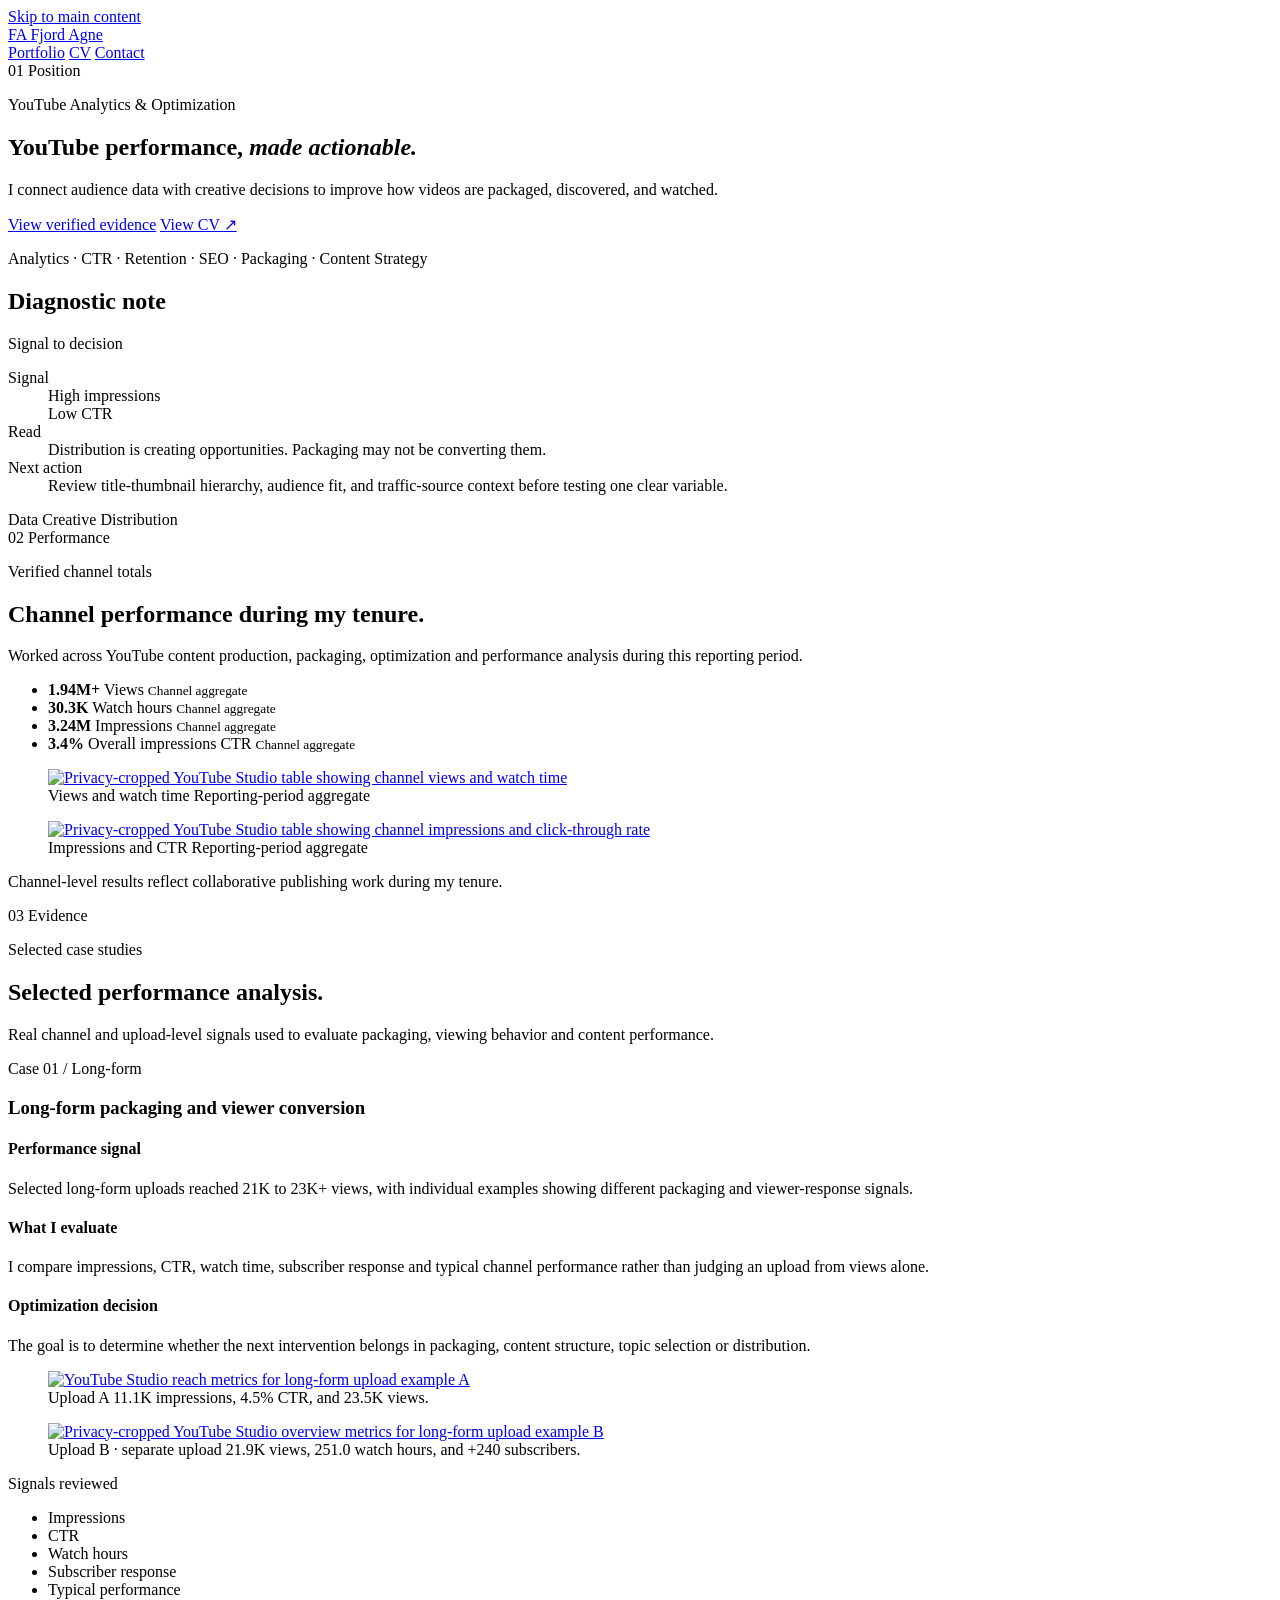
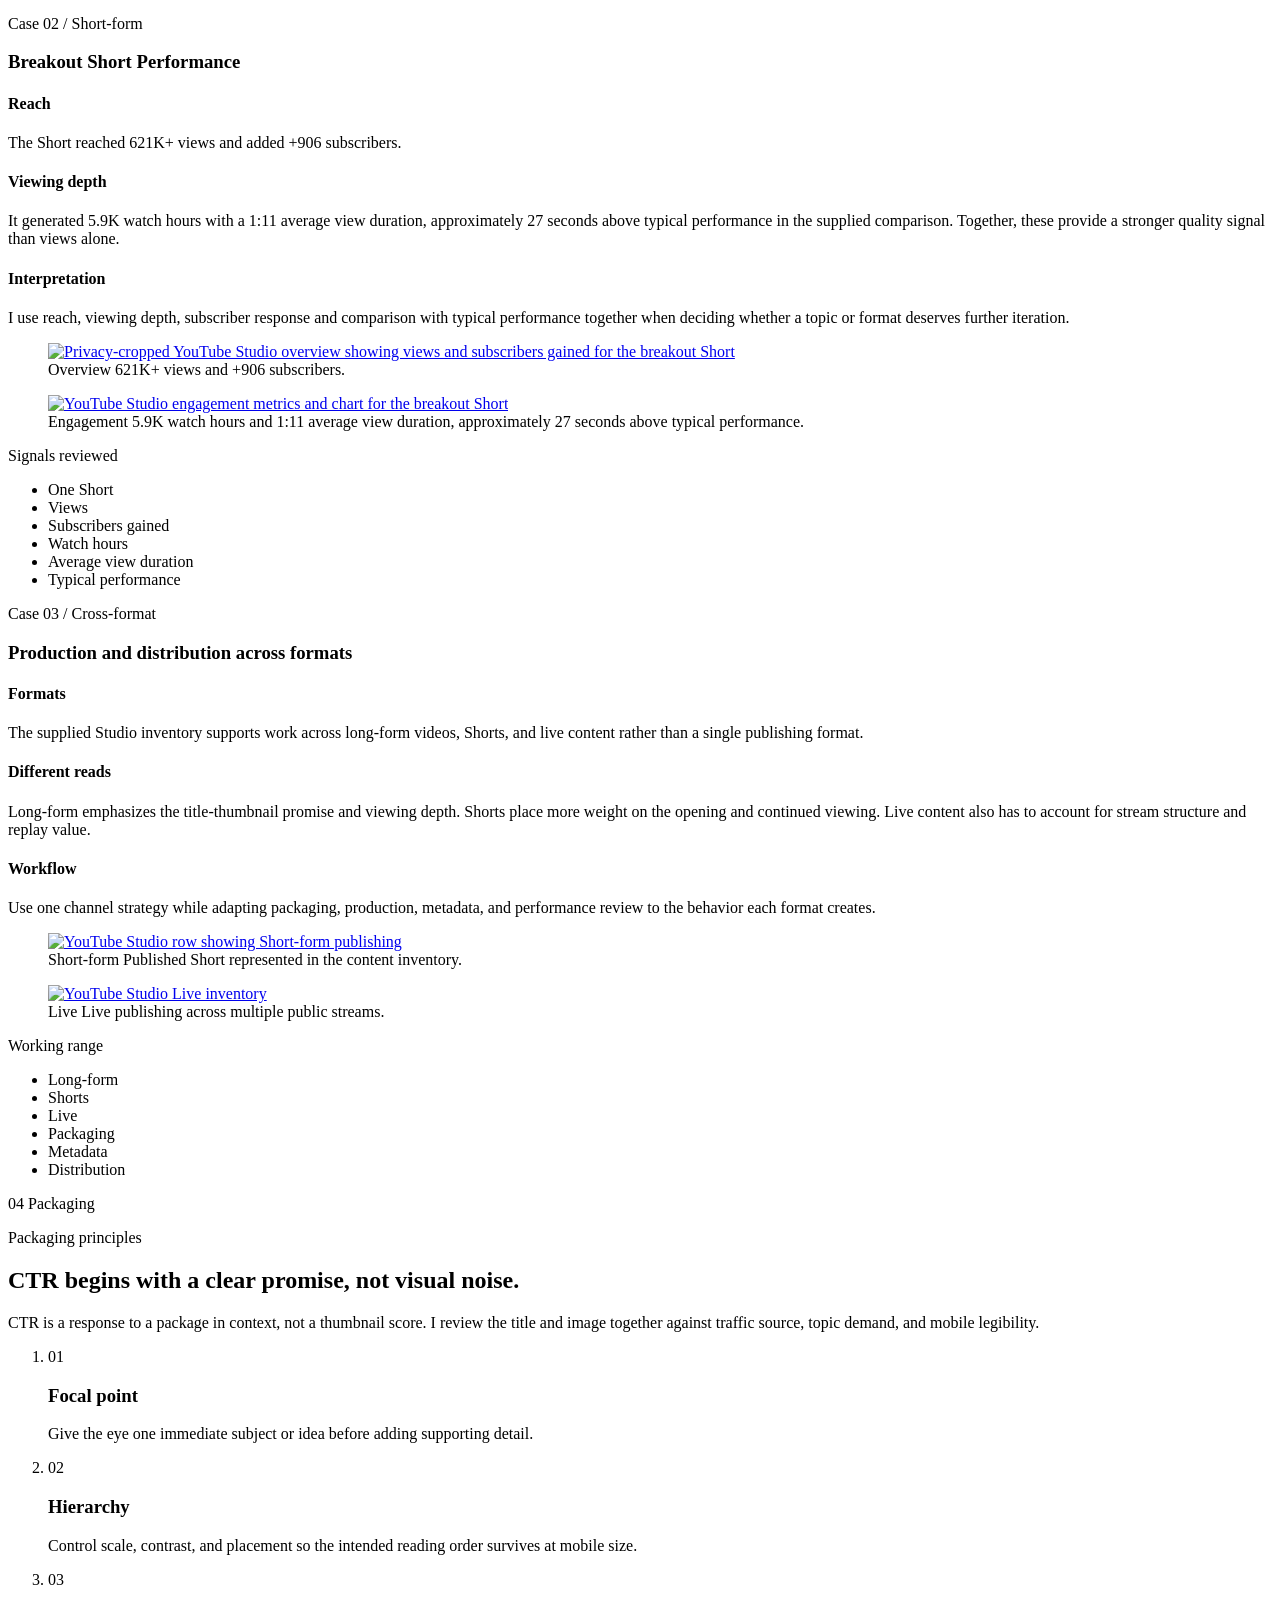
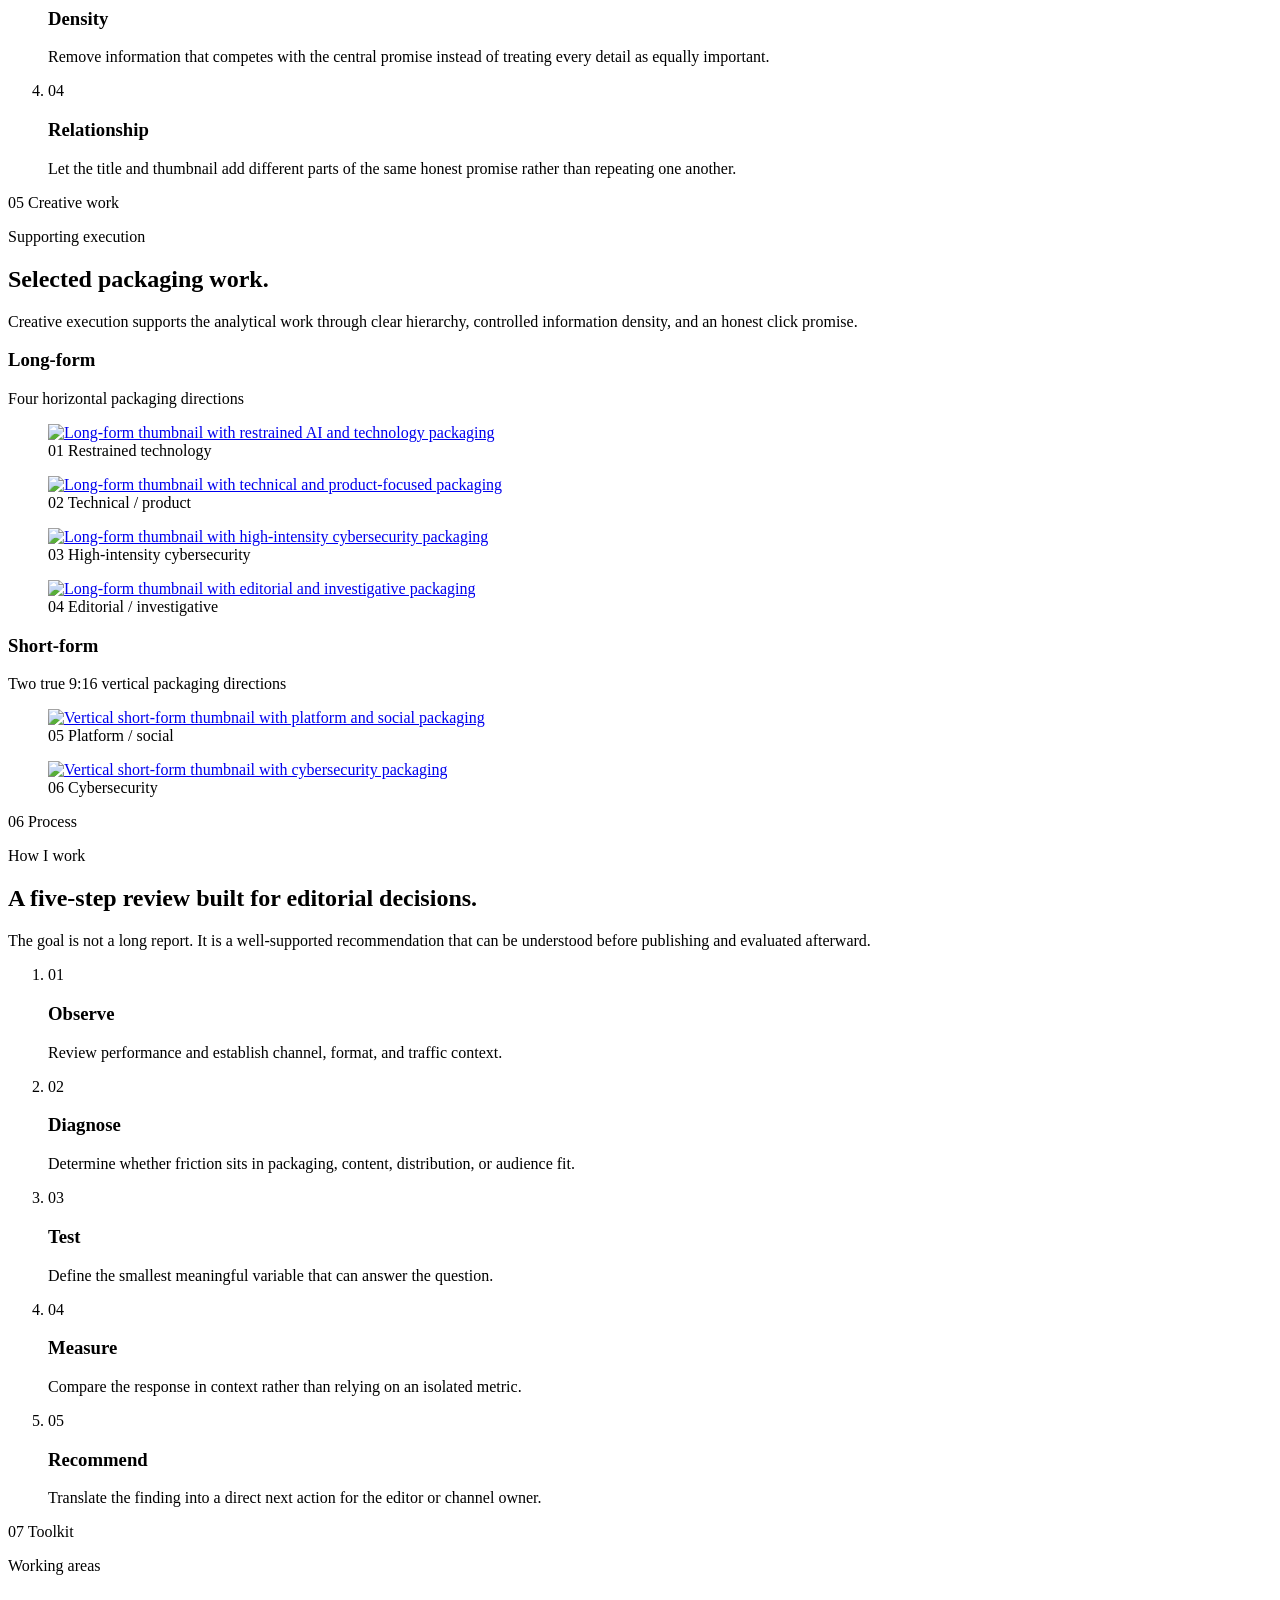
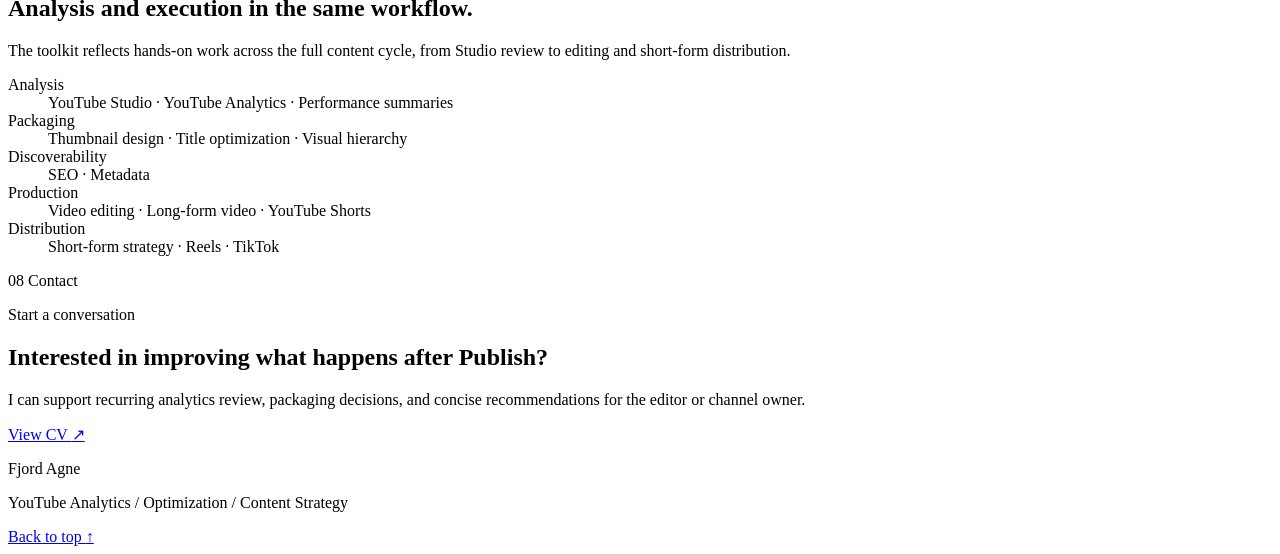
==== index.html @ 06c0db04 "Add files via upload" ====
<!doctype html>
<html lang="en">
<head>
  <meta charset="utf-8">
  <meta name="viewport" content="width=device-width, initial-scale=1">
  <title>Fjord Agne &mdash; YouTube Analytics &amp; Optimization</title>
  <meta name="description" content="Fjord Agne connects YouTube analytics with title, thumbnail, SEO, retention, and content decisions for long-form and short-form video.">
  <!-- STAGING: Change to "index, follow" only after the factual checklist in README.md is complete. -->
  <meta name="robots" content="noindex, nofollow">
  <meta name="theme-color" content="#f2efe7">
  <meta name="color-scheme" content="light">

  <meta property="og:type" content="website">
  <meta property="og:locale" content="en_US">
  <meta property="og:title" content="Fjord Agne &mdash; YouTube Analytics &amp; Optimization">
  <meta property="og:description" content="Audience data translated into practical decisions for packaging, content, and distribution.">
  <meta property="og:image" content="assets/og-cover.svg">
  <meta property="og:image:alt" content="Fjord Agne, YouTube Analytics and Optimization">
  <meta name="twitter:card" content="summary_large_image">
  <meta name="twitter:title" content="Fjord Agne &mdash; YouTube Analytics &amp; Optimization">
  <meta name="twitter:description" content="Audience data translated into practical decisions for packaging, content, and distribution.">
  <meta name="twitter:image" content="assets/og-cover.svg">

  <!-- DEPLOYMENT: Add the final absolute canonical URL here after GitHub Pages is enabled. -->
  <!-- Example: <link rel="canonical" href="https://USERNAME.github.io/youtube-analytics-portfolio/"> -->

  <link rel="icon" href="favicon.svg" type="image/svg+xml">
  <link rel="stylesheet" href="styles/main.css">
  <script src="scripts/main.js" defer></script>
</head>
<body class="page page--portfolio">
  <a class="skip-link" href="#main-content">Skip to main content</a>

  <header class="site-header">
    <div class="site-header__inner shell">
      <a class="brand" href="index.html" aria-label="Fjord Agne, portfolio home">
        <span class="brand__mark" aria-hidden="true">FA</span>
        <span class="brand__name">Fjord Agne</span>
      </a>

      <nav class="site-nav" aria-label="Primary navigation">
        <a href="index.html" aria-current="page">Portfolio</a>
        <a href="cv.html">CV</a>
        <a href="#contact">Contact</a>
      </nav>
    </div>
  </header>

  <main id="main-content">
    <section class="hero shell" aria-labelledby="hero-title">
      <div class="section-marker" aria-hidden="true">
        <span>01</span>
        <span>Position</span>
      </div>

      <div class="hero__grid">
        <div class="hero__content">
          <p class="eyebrow">YouTube Analytics &amp; Optimization</p>
          <h1 id="hero-title">
            <span>YouTube performance,</span>
            <em>made actionable.</em>
          </h1>
          <p class="hero__lede">I connect audience data with creative decisions to improve how videos are packaged, discovered, and watched.</p>

          <div class="hero__actions">
            <a class="button button--primary" href="#selected-work">View verified evidence</a>
            <a class="text-link" href="cv.html">View CV <span aria-hidden="true">&nearr;</span></a>
          </div>

          <p class="hero__scope">Analytics <span aria-hidden="true">&middot;</span> CTR <span aria-hidden="true">&middot;</span> Retention <span aria-hidden="true">&middot;</span> SEO <span aria-hidden="true">&middot;</span> Packaging <span aria-hidden="true">&middot;</span> Content Strategy</p>
        </div>

        <aside class="diagnostic-note" aria-labelledby="diagnostic-note-title">
          <div class="diagnostic-note__header">
            <h2 id="diagnostic-note-title">Diagnostic note</h2>
            <span>Signal to decision</span>
          </div>
          <dl>
            <div>
              <dt>Signal</dt>
              <dd>High impressions<br>Low CTR</dd>
            </div>
            <div>
              <dt>Read</dt>
              <dd>Distribution is creating opportunities. Packaging may not be converting them.</dd>
            </div>
            <div>
              <dt>Next action</dt>
              <dd>Review title-thumbnail hierarchy, audience fit, and traffic-source context before testing one clear variable.</dd>
            </div>
          </dl>
        </aside>
      </div>

      <div class="hero__footer" aria-hidden="true">
        <span>Data</span>
        <span>Creative</span>
        <span>Distribution</span>
      </div>
    </section>

    <section class="analytics-section channel-performance section" id="performance" aria-labelledby="performance-title">
      <div class="shell">
        <div class="section-heading section-heading--inverse">
          <div class="section-marker" aria-hidden="true">
            <span>02</span>
            <span>Performance</span>
          </div>
          <div>
            <p class="eyebrow">Verified channel totals</p>
            <h2 id="performance-title">Channel performance during my tenure.</h2>
          </div>
          <p class="section-heading__copy">Worked across YouTube content production, packaging, optimization and performance analysis during this reporting period.</p>
        </div>

        <ul class="channel-metrics" role="list" aria-label="Verified channel performance metrics">
          <li>
            <strong>1.94M+</strong>
            <span>Views</span>
            <small>Channel aggregate</small>
          </li>
          <li>
            <strong>30.3K</strong>
            <span>Watch hours</span>
            <small>Channel aggregate</small>
          </li>
          <li>
            <strong>3.24M</strong>
            <span>Impressions</span>
            <small>Channel aggregate</small>
          </li>
          <li>
            <strong>3.4%</strong>
            <span>Overall impressions CTR</span>
            <small>Channel aggregate</small>
          </li>
        </ul>

        <div class="channel-evidence" aria-label="Supporting channel screenshots">
          <figure>
            <a class="media-link" href="assets/analytics/channel-overview.png" target="_blank" rel="noopener" data-enlarge data-enlarge-caption="Reporting-period views and watch time from the supplied channel aggregate.">
              <img src="assets/analytics/channel-overview.png" width="359" height="135" alt="Privacy-cropped YouTube Studio table showing channel views and watch time" decoding="async">
            </a>
            <figcaption>Views and watch time <span>Reporting-period aggregate</span></figcaption>
          </figure>
          <figure>
            <a class="media-link" href="assets/analytics/channel-reach.png" target="_blank" rel="noopener" data-enlarge data-enlarge-caption="Reporting-period impressions and overall impressions click-through rate from the supplied channel aggregate.">
              <img src="assets/analytics/channel-reach.png" width="313" height="135" alt="Privacy-cropped YouTube Studio table showing channel impressions and click-through rate" decoding="async">
            </a>
            <figcaption>Impressions and CTR <span>Reporting-period aggregate</span></figcaption>
          </figure>
        </div>

        <p class="performance-attribution">Channel-level results reflect collaborative publishing work during my tenure.</p>
      </div>
    </section>

    <section class="work-section section shell" id="selected-work" aria-labelledby="work-title">
      <div class="section-heading">
        <div class="section-marker" aria-hidden="true">
          <span>03</span>
          <span>Evidence</span>
        </div>
        <div>
          <p class="eyebrow">Selected case studies</p>
          <h2 id="work-title">Selected performance analysis.</h2>
        </div>
        <p class="section-heading__copy">Real channel and upload-level signals used to evaluate packaging, viewing behavior and content performance.</p>
      </div>

      <article class="case-study" aria-labelledby="case-01-title">
        <header class="case-study__header">
          <p>Case 01 <span>/</span> Long-form</p>
          <h3 id="case-01-title">Long-form packaging and viewer conversion</h3>
        </header>

        <div class="case-study__grid">
          <div class="case-study__narrative">
            <section aria-labelledby="case-01-challenge">
              <h4 id="case-01-challenge">Performance signal</h4>
              <p>Selected long-form uploads reached 21K to 23K+ views, with individual examples showing different packaging and viewer-response signals.</p>
            </section>
            <section aria-labelledby="case-01-analysis">
              <h4 id="case-01-analysis">What I evaluate</h4>
              <p>I compare impressions, CTR, watch time, subscriber response and typical channel performance rather than judging an upload from views alone.</p>
            </section>
            <section aria-labelledby="case-01-recommendation">
              <h4 id="case-01-recommendation">Optimization decision</h4>
              <p>The goal is to determine whether the next intervention belongs in packaging, content structure, topic selection or distribution.</p>
            </section>
          </div>

          <div class="case-study__evidence evidence-stack">
            <figure class="evidence-card">
              <a class="media-link" href="assets/analytics/long-video-reach.png" target="_blank" rel="noopener" data-enlarge data-enlarge-caption="Long-form upload example A: 11.1K impressions, 4.5% impressions CTR, and 23.5K views.">
                <img src="assets/analytics/long-video-reach.png" width="1558" height="504" alt="YouTube Studio reach metrics for long-form upload example A" loading="lazy" decoding="async">
              </a>
              <figcaption><span>Upload A</span> 11.1K impressions, 4.5% CTR, and 23.5K views.</figcaption>
            </figure>
            <figure class="evidence-card">
              <a class="media-link" href="assets/analytics/long-video-overview.png" target="_blank" rel="noopener" data-enlarge data-enlarge-caption="Separate long-form upload example B: 21.9K views, 251.0 watch hours, and 240 subscribers gained.">
                <img src="assets/analytics/long-video-overview.png" width="830" height="140" alt="Privacy-cropped YouTube Studio overview metrics for long-form upload example B" loading="lazy" decoding="async">
              </a>
              <figcaption><span>Upload B &middot; separate upload</span> 21.9K views, 251.0 watch hours, and +240 subscribers.</figcaption>
            </figure>
          </div>
        </div>

        <div class="case-study__footer">
          <p>Signals reviewed</p>
          <ul class="term-list" role="list">
            <li>Impressions</li>
            <li>CTR</li>
            <li>Watch hours</li>
            <li>Subscriber response</li>
            <li>Typical performance</li>
          </ul>
        </div>
      </article>

      <article class="case-study" aria-labelledby="case-02-title">
        <header class="case-study__header">
          <p>Case 02 <span>/</span> Short-form</p>
          <h3 id="case-02-title">Breakout Short Performance</h3>
        </header>

        <div class="case-study__grid">
          <div class="case-study__narrative">
            <section aria-labelledby="case-02-challenge">
              <h4 id="case-02-challenge">Reach</h4>
              <p>The Short reached 621K+ views and added +906 subscribers.</p>
            </section>
            <section aria-labelledby="case-02-analysis">
              <h4 id="case-02-analysis">Viewing depth</h4>
              <p>It generated 5.9K watch hours with a 1:11 average view duration, approximately 27 seconds above typical performance in the supplied comparison. Together, these provide a stronger quality signal than views alone.</p>
            </section>
            <section aria-labelledby="case-02-recommendation">
              <h4 id="case-02-recommendation">Interpretation</h4>
              <p>I use reach, viewing depth, subscriber response and comparison with typical performance together when deciding whether a topic or format deserves further iteration.</p>
            </section>
          </div>

          <div class="case-study__evidence evidence-stack">
            <figure class="evidence-card">
              <a class="media-link" href="assets/analytics/short-overview.png" target="_blank" rel="noopener" data-enlarge data-enlarge-caption="Breakout Short overview: 621.1K views and 906 subscribers gained.">
                <img src="assets/analytics/short-overview.png" width="740" height="138" alt="Privacy-cropped YouTube Studio overview showing views and subscribers gained for the breakout Short" loading="lazy" decoding="async">
              </a>
              <figcaption><span>Overview</span> 621K+ views and +906 subscribers.</figcaption>
            </figure>
            <figure class="evidence-card">
              <a class="media-link" href="assets/analytics/short-engagement.png" target="_blank" rel="noopener" data-enlarge data-enlarge-caption="Breakout Short engagement: 5.9K watch hours and 1 minute 11 seconds average view duration, approximately 27 seconds above typical performance.">
                <img src="assets/analytics/short-engagement.png" width="1540" height="521" alt="YouTube Studio engagement metrics and chart for the breakout Short" loading="lazy" decoding="async">
              </a>
              <figcaption><span>Engagement</span> 5.9K watch hours and 1:11 average view duration, approximately 27 seconds above typical performance.</figcaption>
            </figure>
          </div>
        </div>

        <div class="case-study__footer">
          <p>Signals reviewed</p>
          <ul class="term-list" role="list">
            <li>One Short</li>
            <li>Views</li>
            <li>Subscribers gained</li>
            <li>Watch hours</li>
            <li>Average view duration</li>
            <li>Typical performance</li>
          </ul>
        </div>
      </article>

      <article class="case-study" aria-labelledby="case-03-title">
        <header class="case-study__header">
          <p>Case 03 <span>/</span> Cross-format</p>
          <h3 id="case-03-title">Production and distribution across formats</h3>
        </header>

        <div class="case-study__grid">
          <div class="case-study__narrative">
            <section aria-labelledby="case-03-challenge">
              <h4 id="case-03-challenge">Formats</h4>
              <p>The supplied Studio inventory supports work across long-form videos, Shorts, and live content rather than a single publishing format.</p>
            </section>
            <section aria-labelledby="case-03-analysis">
              <h4 id="case-03-analysis">Different reads</h4>
              <p>Long-form emphasizes the title-thumbnail promise and viewing depth. Shorts place more weight on the opening and continued viewing. Live content also has to account for stream structure and replay value.</p>
            </section>
            <section aria-labelledby="case-03-recommendation">
              <h4 id="case-03-recommendation">Workflow</h4>
              <p>Use one channel strategy while adapting packaging, production, metadata, and performance review to the behavior each format creates.</p>
            </section>
          </div>

          <div class="case-study__evidence evidence-stack format-evidence">
            <figure class="evidence-card">
              <a class="media-link" href="assets/analytics/content-formats.png" target="_blank" rel="noopener" data-enlarge data-enlarge-caption="Studio content row showing a published Short and its view count.">
                <img src="assets/analytics/content-formats.png" width="766" height="165" alt="YouTube Studio row showing Short-form publishing" loading="lazy" decoding="async">
              </a>
              <figcaption><span>Short-form</span> Published Short represented in the content inventory.</figcaption>
            </figure>
            <figure class="evidence-card">
              <a class="media-link" href="assets/analytics/content-live.png" target="_blank" rel="noopener" data-enlarge data-enlarge-caption="Studio Live inventory showing public streams, dates, and views.">
                <img src="assets/analytics/content-live.png" width="848" height="650" alt="YouTube Studio Live inventory" loading="lazy" decoding="async">
              </a>
              <figcaption><span>Live</span> Live publishing across multiple public streams.</figcaption>
            </figure>
          </div>
        </div>

        <div class="case-study__footer">
          <p>Working range</p>
          <ul class="term-list" role="list">
            <li>Long-form</li>
            <li>Shorts</li>
            <li>Live</li>
            <li>Packaging</li>
            <li>Metadata</li>
            <li>Distribution</li>
          </ul>
        </div>
      </article>
    </section>

    <section class="positioning section shell" id="packaging" aria-labelledby="packaging-title">
      <div class="section-heading">
        <div class="section-marker" aria-hidden="true">
          <span>04</span>
          <span>Packaging</span>
        </div>
        <div>
          <p class="eyebrow">Packaging principles</p>
          <h2 id="packaging-title">CTR begins with a clear promise, not visual noise.</h2>
        </div>
        <p class="section-heading__copy">CTR is a response to a package in context, not a thumbnail score. I review the title and image together against traffic source, topic demand, and mobile legibility.</p>
      </div>

      <ol class="practice-model packaging-principles" role="list" aria-label="Thumbnail and title packaging principles">
        <li>
          <div class="practice-model__topline">
            <span>01</span>
            <h3>Focal point</h3>
          </div>
          <p>Give the eye one immediate subject or idea before adding supporting detail.</p>
        </li>
        <li>
          <div class="practice-model__topline">
            <span>02</span>
            <h3>Hierarchy</h3>
          </div>
          <p>Control scale, contrast, and placement so the intended reading order survives at mobile size.</p>
        </li>
        <li>
          <div class="practice-model__topline">
            <span>03</span>
            <h3>Density</h3>
          </div>
          <p>Remove information that competes with the central promise instead of treating every detail as equally important.</p>
        </li>
        <li>
          <div class="practice-model__topline">
            <span>04</span>
            <h3>Relationship</h3>
          </div>
          <p>Let the title and thumbnail add different parts of the same honest promise rather than repeating one another.</p>
        </li>
      </ol>
    </section>

    <section class="creative-work section shell" id="creative-work" aria-labelledby="creative-work-title">
      <div class="section-heading section-heading--compact">
        <div class="section-marker" aria-hidden="true">
          <span>05</span>
          <span>Creative work</span>
        </div>
        <div>
          <p class="eyebrow">Supporting execution</p>
          <h2 id="creative-work-title">Selected packaging work.</h2>
        </div>
        <p class="section-heading__copy">Creative execution supports the analytical work through clear hierarchy, controlled information density, and an honest click promise.</p>
      </div>

      <section class="creative-group" aria-labelledby="long-form-work-title">
        <header class="creative-group__header">
          <h3 id="long-form-work-title">Long-form</h3>
          <p>Four horizontal packaging directions</p>
        </header>
        <div class="thumbnail-gallery thumbnail-gallery--long">
          <figure>
            <a class="media-link" href="assets/work/long-openai.png" target="_blank" rel="noopener" data-enlarge data-enlarge-caption="Restrained AI and technology packaging direction.">
              <img src="assets/work/long-openai.png" width="1672" height="941" alt="Long-form thumbnail with restrained AI and technology packaging" loading="lazy" decoding="async">
            </a>
            <figcaption><span>01</span> Restrained technology</figcaption>
          </figure>
          <figure>
            <a class="media-link" href="assets/work/long-hacking-gadgets.png" target="_blank" rel="noopener" data-enlarge data-enlarge-caption="Technical and product-focused long-form packaging direction.">
              <img src="assets/work/long-hacking-gadgets.png" width="1288" height="738" alt="Long-form thumbnail with technical and product-focused packaging" loading="lazy" decoding="async">
            </a>
            <figcaption><span>02</span> Technical / product</figcaption>
          </figure>
          <figure>
            <a class="media-link" href="assets/work/long-hacked.png" target="_blank" rel="noopener" data-enlarge data-enlarge-caption="High-intensity cybersecurity packaging direction.">
              <img src="assets/work/long-hacked.png" width="1282" height="730" alt="Long-form thumbnail with high-intensity cybersecurity packaging" loading="lazy" decoding="async">
            </a>
            <figcaption><span>03</span> High-intensity cybersecurity</figcaption>
          </figure>
          <figure>
            <a class="media-link" href="assets/work/long-editorial-investigation.png" target="_blank" rel="noopener" data-enlarge data-enlarge-caption="Editorial and investigative long-form packaging direction.">
              <img src="assets/work/long-editorial-investigation.png" width="1280" height="730" alt="Long-form thumbnail with editorial and investigative packaging" loading="lazy" decoding="async">
            </a>
            <figcaption><span>04</span> Editorial / investigative</figcaption>
          </figure>
        </div>
      </section>

      <section class="creative-group" aria-labelledby="short-form-work-title">
        <header class="creative-group__header">
          <h3 id="short-form-work-title">Short-form</h3>
          <p>Two true 9:16 vertical packaging directions</p>
        </header>
        <div class="thumbnail-gallery thumbnail-gallery--vertical">
          <figure>
            <a class="media-link" href="assets/work/short-linkedin.png" target="_blank" rel="noopener" data-enlarge data-enlarge-caption="Vertical platform and social packaging direction.">
              <img src="assets/work/short-linkedin.png" width="941" height="1672" alt="Vertical short-form thumbnail with platform and social packaging" loading="lazy" decoding="async">
            </a>
            <figcaption><span>05</span> Platform / social</figcaption>
          </figure>
          <figure>
            <a class="media-link" href="assets/work/short-spygram.png" target="_blank" rel="noopener" data-enlarge data-enlarge-caption="Vertical cybersecurity packaging direction.">
              <img src="assets/work/short-spygram.png" width="941" height="1672" alt="Vertical short-form thumbnail with cybersecurity packaging" loading="lazy" decoding="async">
            </a>
            <figcaption><span>06</span> Cybersecurity</figcaption>
          </figure>
        </div>
      </section>
    </section>

    <section class="process-section section shell" id="process" aria-labelledby="process-title">
      <div class="section-heading">
        <div class="section-marker" aria-hidden="true">
          <span>06</span>
          <span>Process</span>
        </div>
        <div>
          <p class="eyebrow">How I work</p>
          <h2 id="process-title">A five-step review built for editorial decisions.</h2>
        </div>
        <p class="section-heading__copy">The goal is not a long report. It is a well-supported recommendation that can be understood before publishing and evaluated afterward.</p>
      </div>

      <ol class="process-list" role="list">
        <li>
          <span>01</span>
          <h3>Observe</h3>
          <p>Review performance and establish channel, format, and traffic context.</p>
        </li>
        <li>
          <span>02</span>
          <h3>Diagnose</h3>
          <p>Determine whether friction sits in packaging, content, distribution, or audience fit.</p>
        </li>
        <li>
          <span>03</span>
          <h3>Test</h3>
          <p>Define the smallest meaningful variable that can answer the question.</p>
        </li>
        <li>
          <span>04</span>
          <h3>Measure</h3>
          <p>Compare the response in context rather than relying on an isolated metric.</p>
        </li>
        <li>
          <span>05</span>
          <h3>Recommend</h3>
          <p>Translate the finding into a direct next action for the editor or channel owner.</p>
        </li>
      </ol>
    </section>

    <section class="toolkit-section section shell" id="toolkit" aria-labelledby="toolkit-title">
      <div class="section-heading">
        <div class="section-marker" aria-hidden="true">
          <span>07</span>
          <span>Toolkit</span>
        </div>
        <div>
          <p class="eyebrow">Working areas</p>
          <h2 id="toolkit-title">Analysis and execution in the same workflow.</h2>
        </div>
        <p class="section-heading__copy">The toolkit reflects hands-on work across the full content cycle, from Studio review to editing and short-form distribution.</p>
      </div>

      <dl class="toolkit-list">
        <div>
          <dt>Analysis</dt>
          <dd>YouTube Studio <span>&middot;</span> YouTube Analytics <span>&middot;</span> Performance summaries</dd>
        </div>
        <div>
          <dt>Packaging</dt>
          <dd>Thumbnail design <span>&middot;</span> Title optimization <span>&middot;</span> Visual hierarchy</dd>
        </div>
        <div>
          <dt>Discoverability</dt>
          <dd>SEO <span>&middot;</span> Metadata</dd>
        </div>
        <div>
          <dt>Production</dt>
          <dd>Video editing <span>&middot;</span> Long-form video <span>&middot;</span> YouTube Shorts</dd>
        </div>
        <div>
          <dt>Distribution</dt>
          <dd>Short-form strategy <span>&middot;</span> Reels <span>&middot;</span> TikTok</dd>
        </div>
      </dl>
    </section>

    <section class="contact-section" id="contact" aria-labelledby="contact-title">
      <div class="contact-section__inner shell">
        <div class="section-marker section-marker--inverse" aria-hidden="true">
          <span>08</span>
          <span>Contact</span>
        </div>
        <div class="contact-section__main">
          <p class="eyebrow">Start a conversation</p>
          <h2 id="contact-title">Interested in improving what happens after Publish?</h2>
          <p>I can support recurring analytics review, packaging decisions, and concise recommendations for the editor or channel owner.</p>
        </div>
        <nav class="contact-section__links" aria-label="Contact links">
          <!-- Add a verified mailto href and remove hidden before publication. -->
          <a data-contact-link="email" hidden>Email <span aria-hidden="true">&nearr;</span></a>
          <!-- Add a verified https href and remove hidden before publication. -->
          <a data-contact-link="linkedin" hidden rel="me noopener noreferrer">LinkedIn <span aria-hidden="true">&nearr;</span></a>
          <a href="cv.html">View CV <span aria-hidden="true">&nearr;</span></a>
        </nav>
      </div>
    </section>
  </main>

  <footer class="site-footer">
    <div class="site-footer__inner shell">
      <p>Fjord Agne</p>
      <p>YouTube Analytics <span aria-hidden="true">/</span> Optimization <span aria-hidden="true">/</span> Content Strategy</p>
      <a href="#main-content">Back to top <span aria-hidden="true">&uarr;</span></a>
    </div>
  </footer>

  <dialog class="media-dialog" data-media-dialog aria-labelledby="media-dialog-caption">
    <div class="media-dialog__inner">
      <button class="media-dialog__close" type="button" data-media-dialog-close>Close <span aria-hidden="true">&times;</span></button>
      <img data-media-dialog-image alt="">
      <p id="media-dialog-caption" data-media-dialog-caption></p>
    </div>
  </dialog>
</body>
</html>
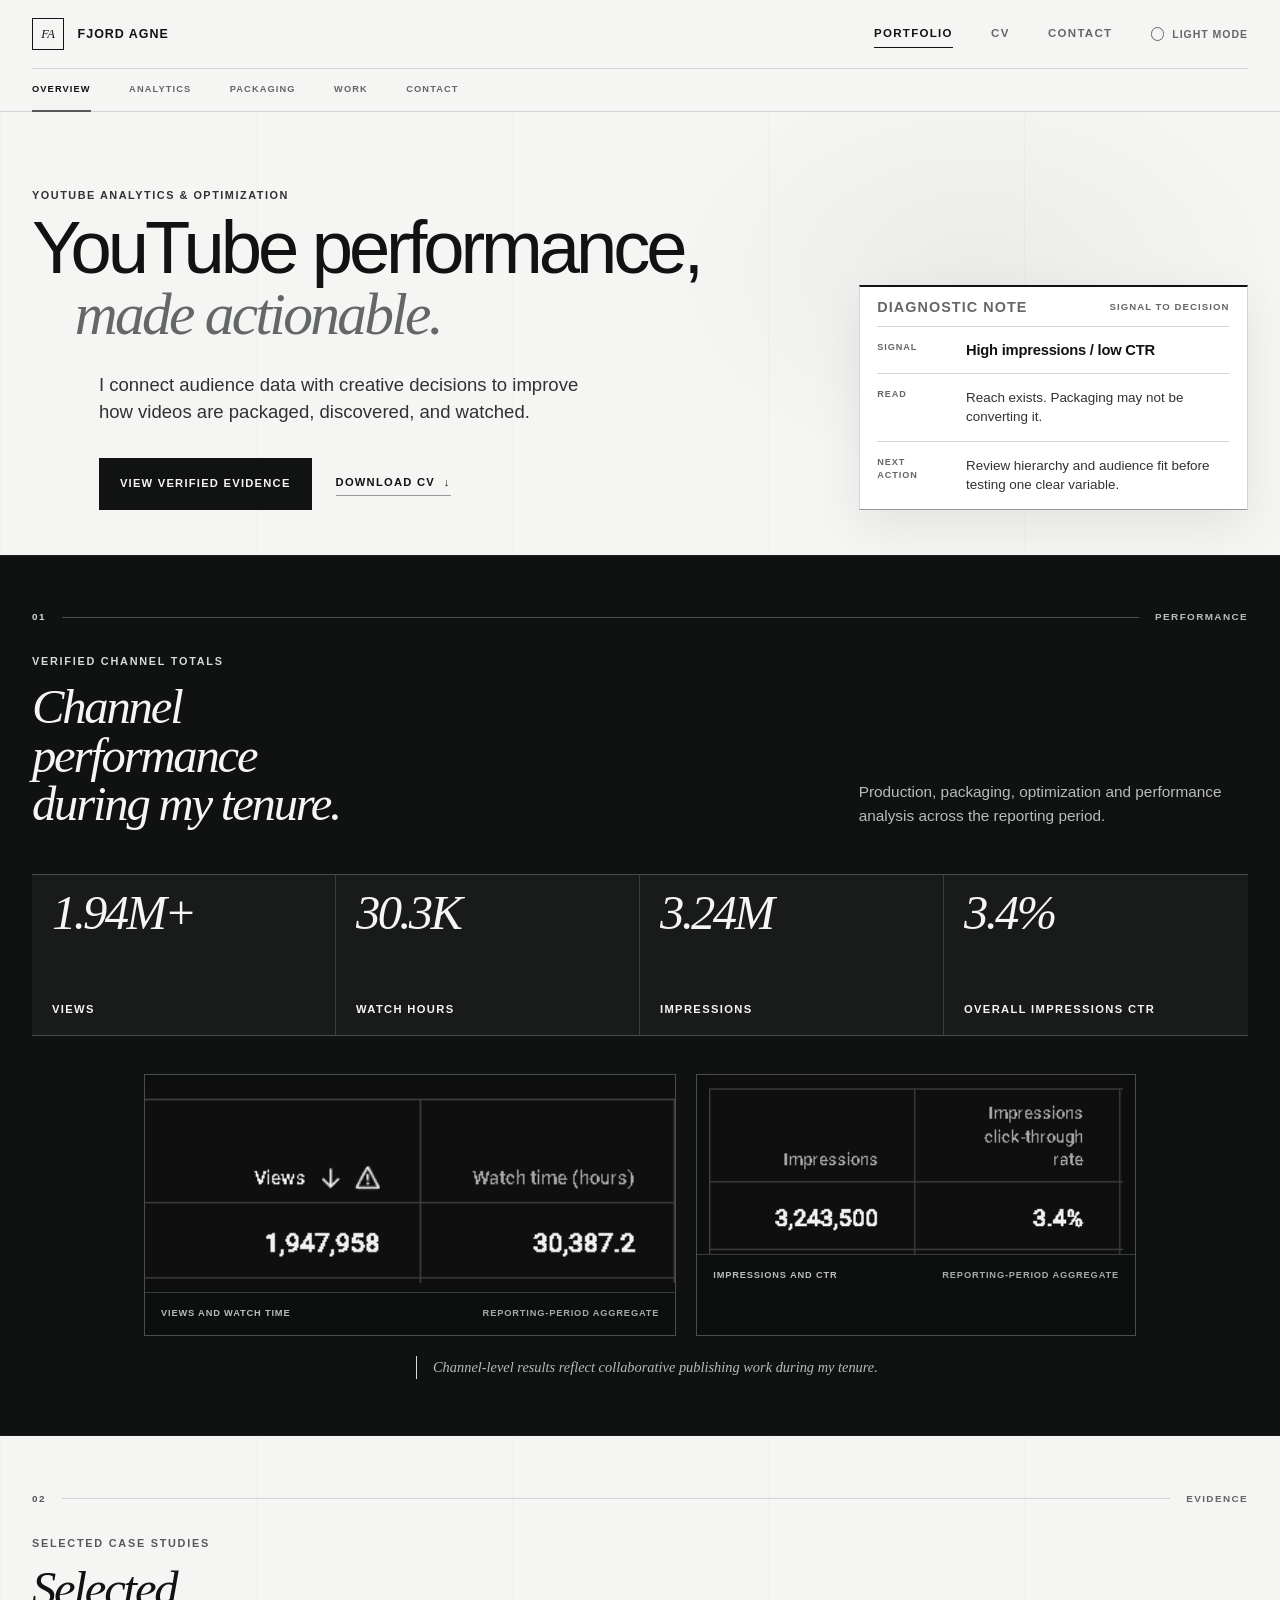
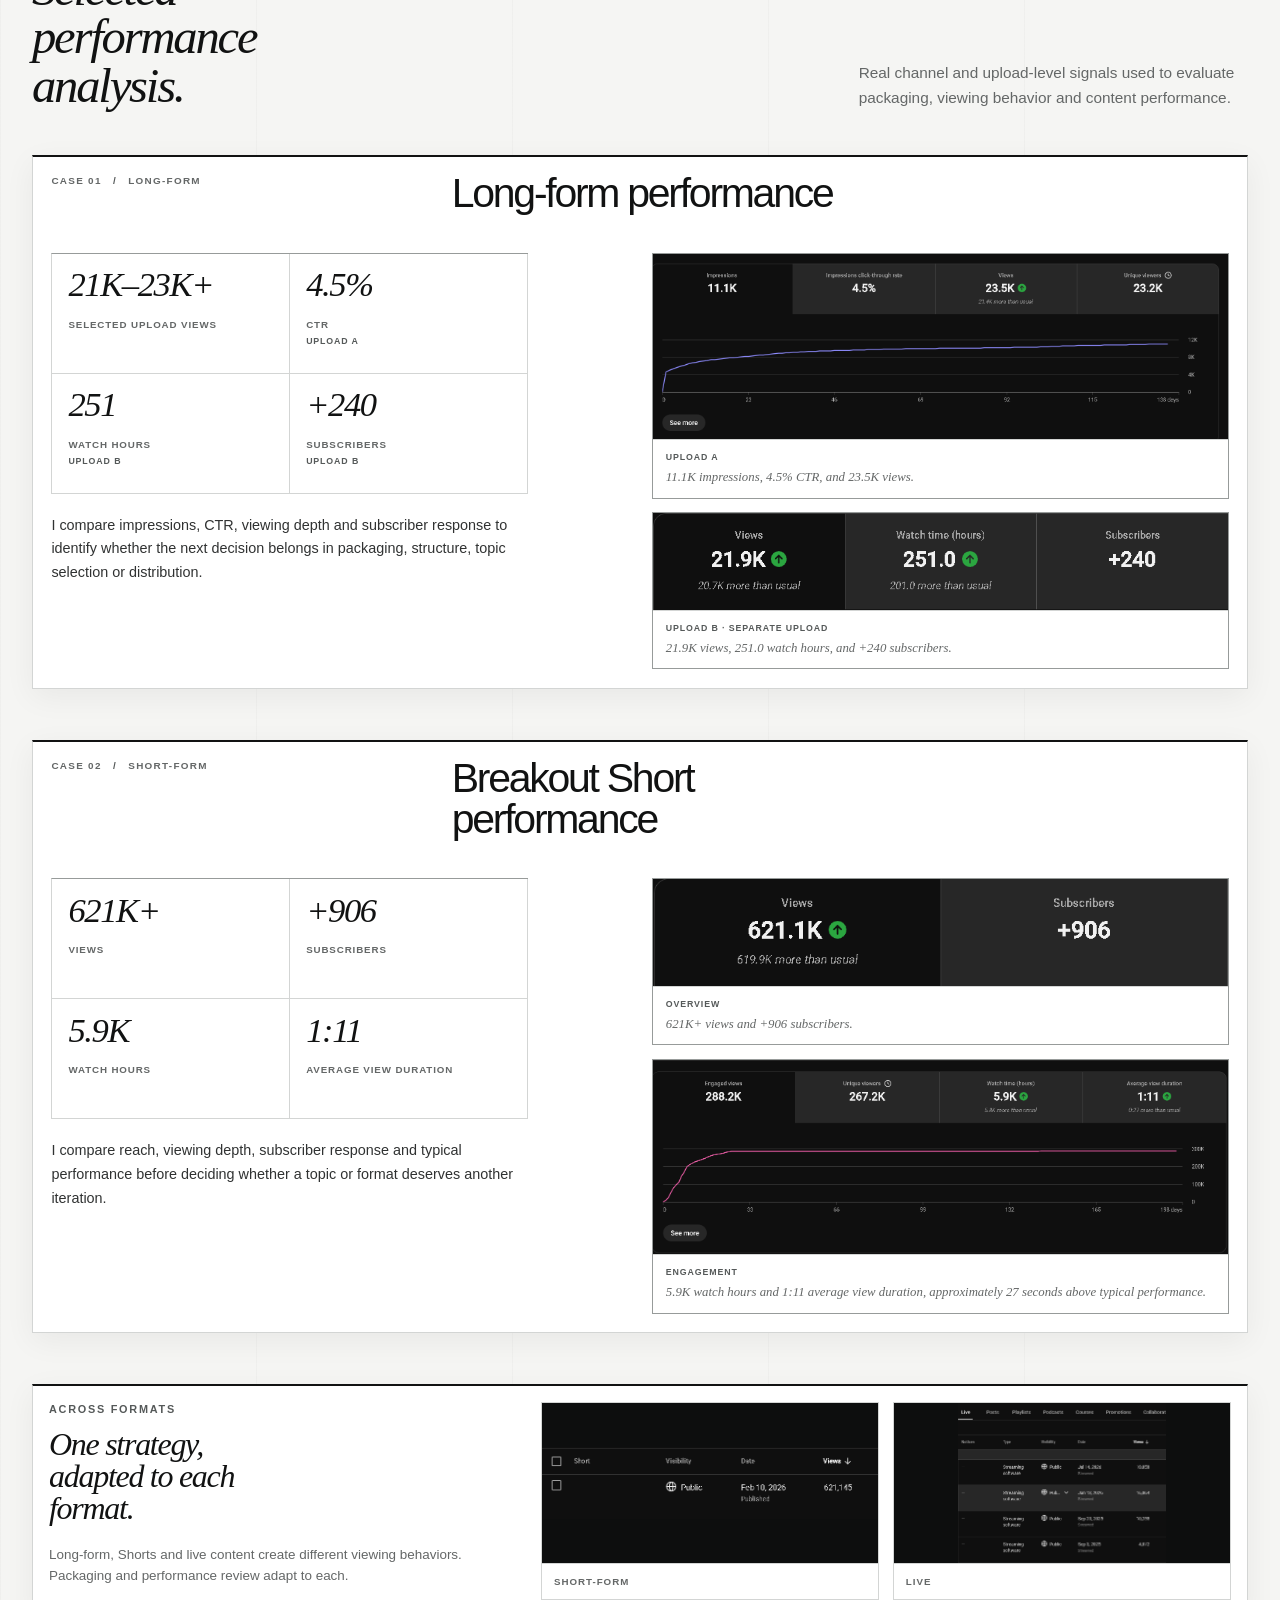
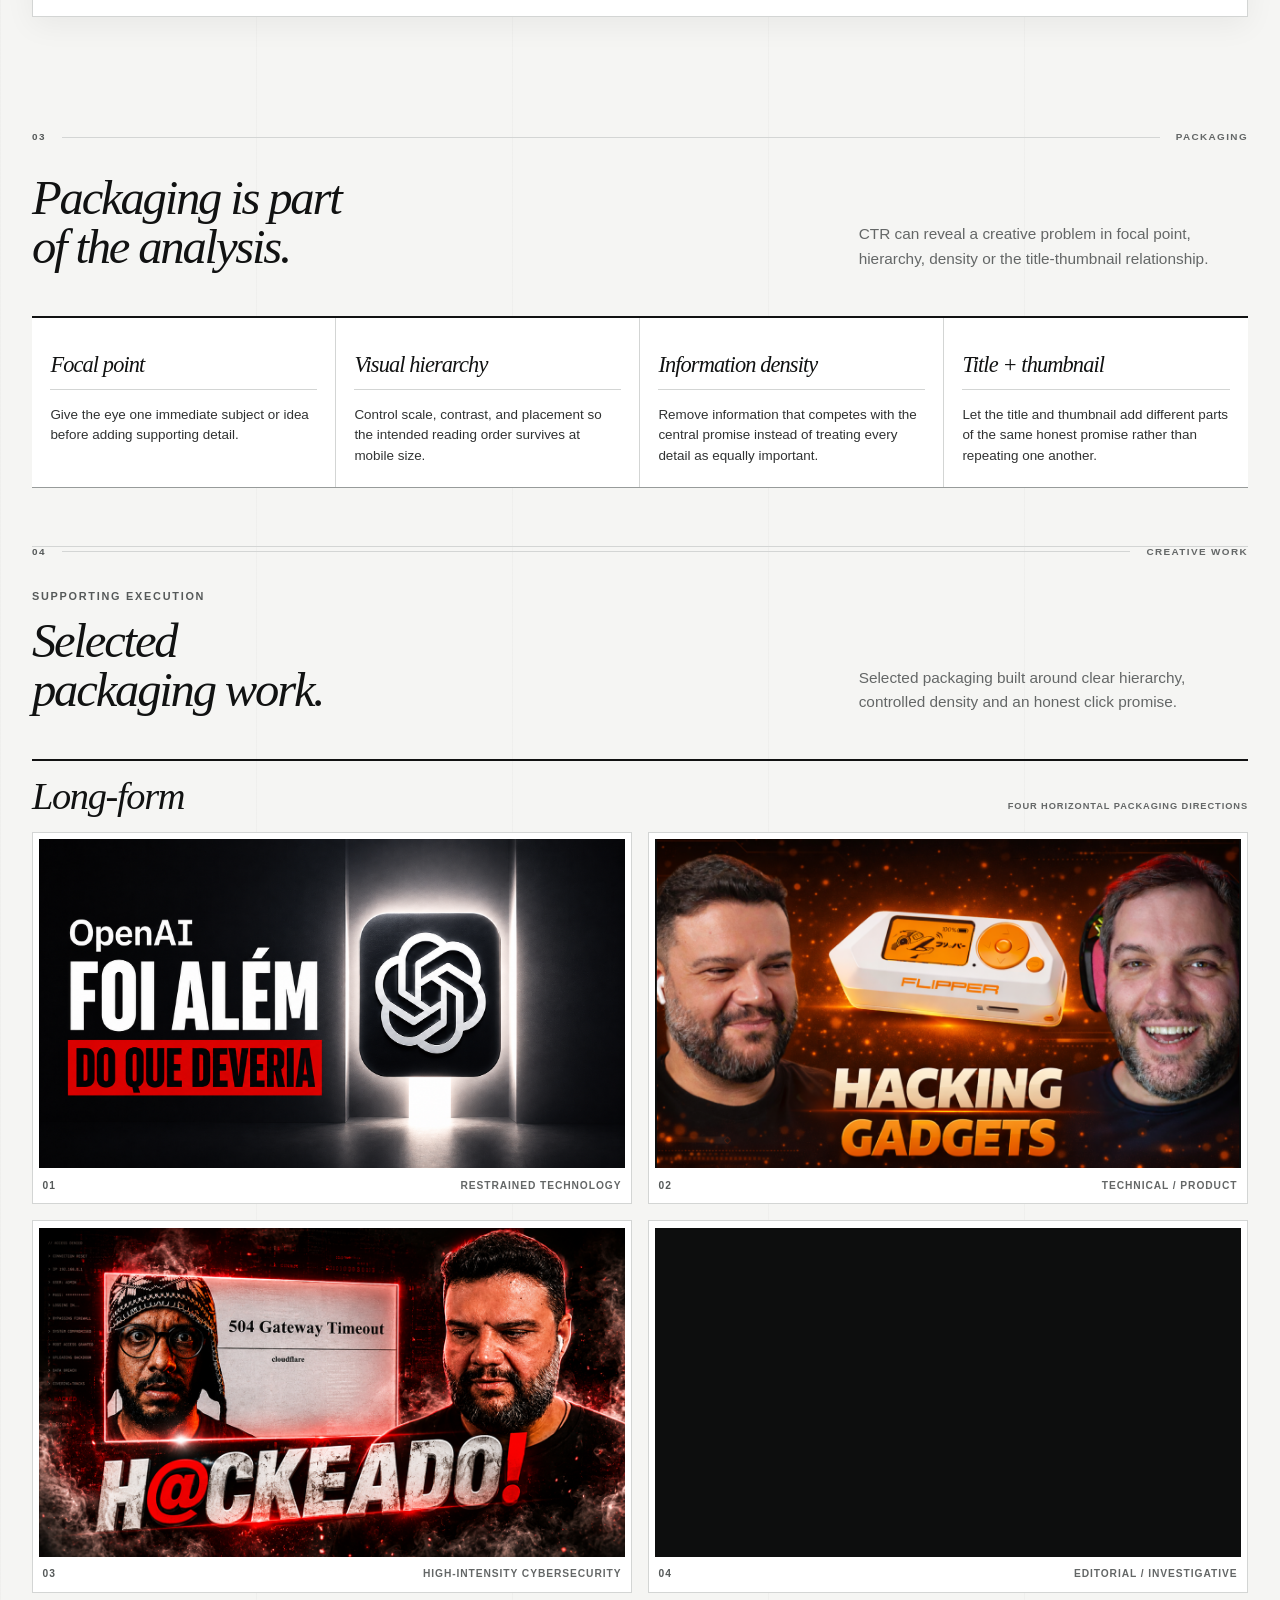
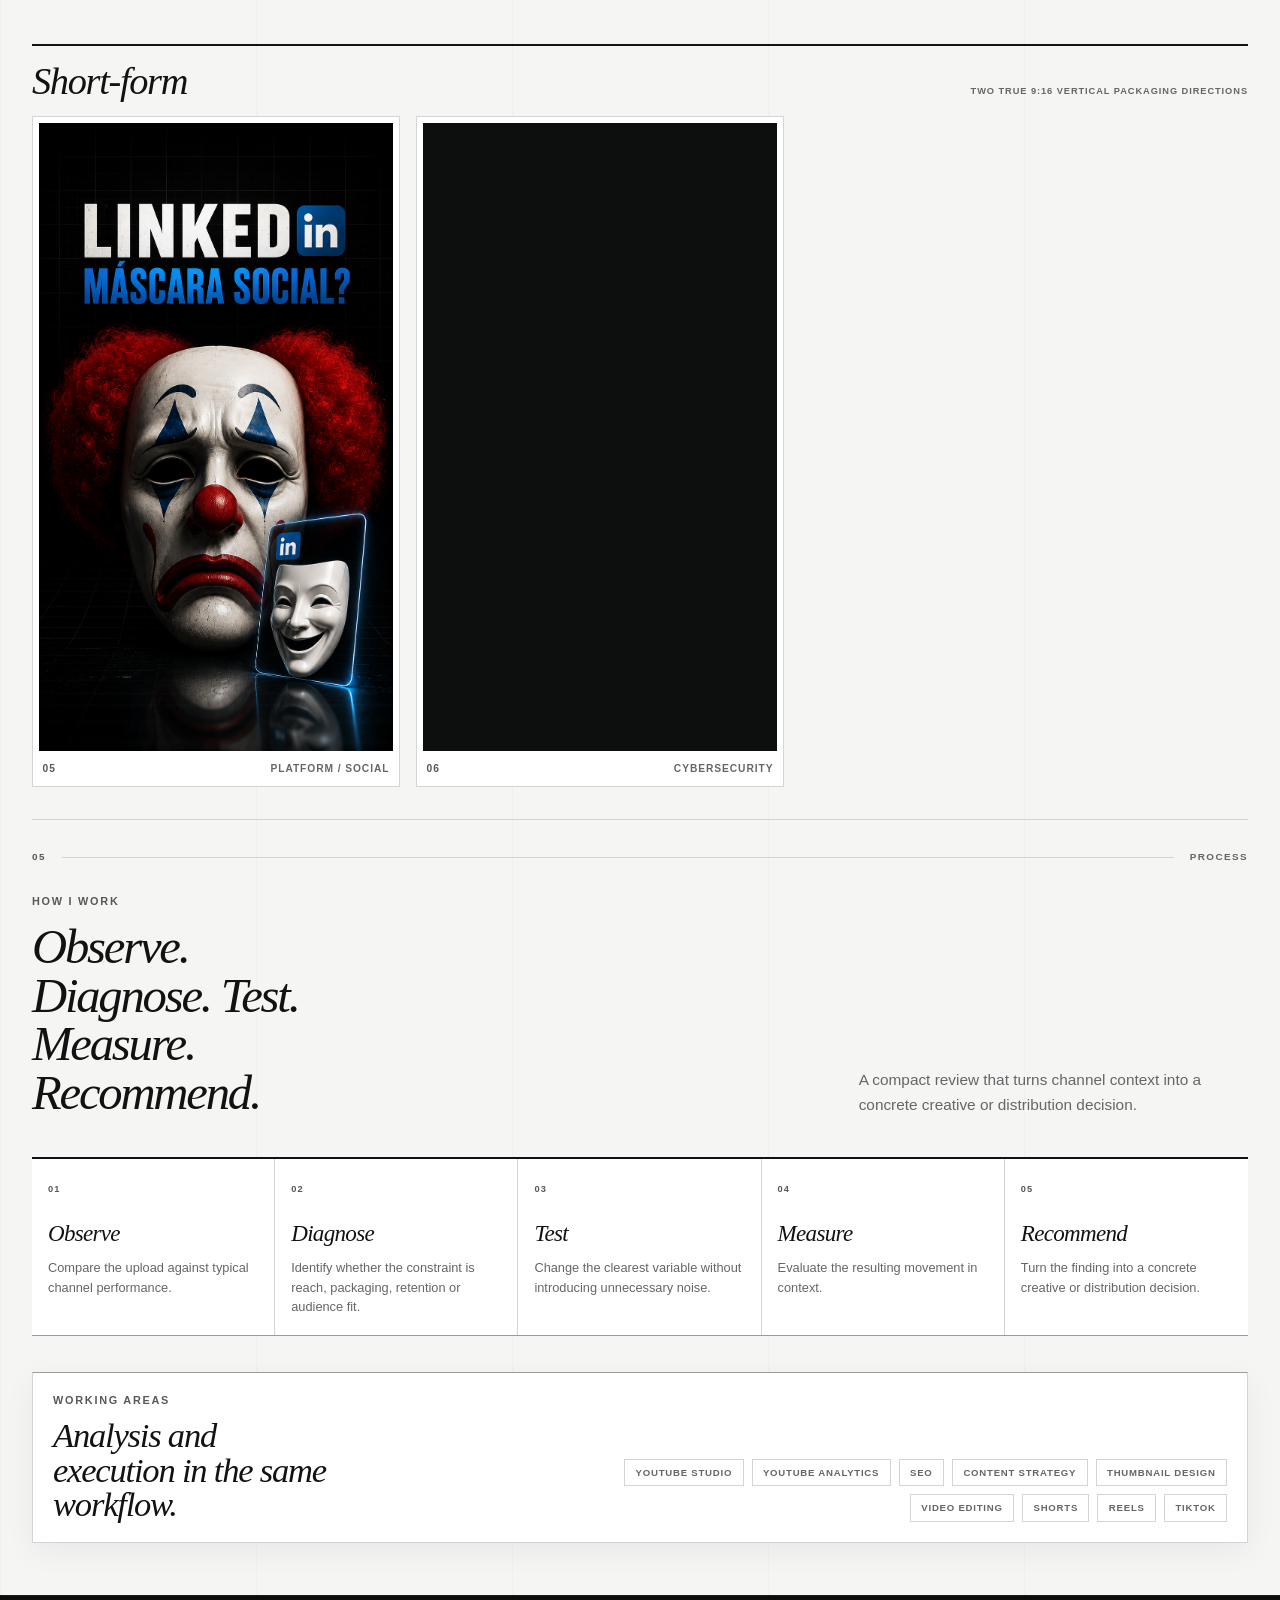
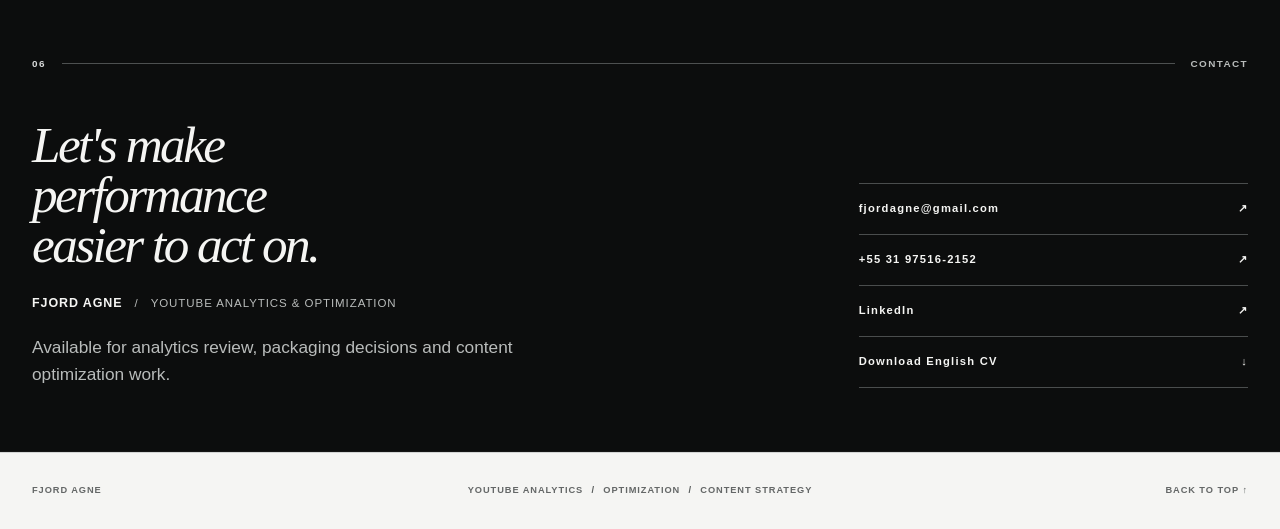
==== commit 22250fc4: "Add files via upload" ====
--- a/index.html
+++ b/index.html
@@ -7,8 +7,8 @@
   <meta name="description" content="Fjord Agne connects YouTube analytics with title, thumbnail, SEO, retention, and content decisions for long-form and short-form video.">
   <!-- STAGING: Change to "index, follow" only after the factual checklist in README.md is complete. -->
   <meta name="robots" content="noindex, nofollow">
-  <meta name="theme-color" content="#f2efe7">
-  <meta name="color-scheme" content="light">
+  <meta name="theme-color" content="#101111">
+  <meta name="color-scheme" content="dark light">
 
   <meta property="og:type" content="website">
   <meta property="og:locale" content="en_US">
@@ -22,9 +22,21 @@
   <meta name="twitter:image" content="assets/og-cover.svg">
 
   <!-- DEPLOYMENT: Add the final absolute canonical URL here after GitHub Pages is enabled. -->
-  <!-- Example: <link rel="canonical" href="https://USERNAME.github.io/youtube-analytics-portfolio/"> -->
 
   <link rel="icon" href="favicon.svg" type="image/svg+xml">
+  <script>
+    (() => {
+      const key = "fjord-theme";
+      let saved;
+      try { saved = localStorage.getItem(key); } catch {}
+      const theme = saved === "dark" || saved === "light"
+        ? saved
+        : matchMedia("(prefers-color-scheme: dark)").matches ? "dark" : "light";
+      document.documentElement.dataset.theme = theme;
+      document.documentElement.classList.add("has-js");
+      document.querySelector('meta[name="theme-color"]').content = theme === "dark" ? "#101111" : "#f5f5f3";
+    })();
+  </script>
   <link rel="stylesheet" href="styles/main.css">
   <script src="scripts/main.js" defer></script>
 </head>
@@ -42,17 +54,23 @@
         <a href="index.html" aria-current="page">Portfolio</a>
         <a href="cv.html">CV</a>
         <a href="#contact">Contact</a>
+        <button class="theme-toggle" type="button" data-theme-toggle aria-label="Switch theme">
+          <span class="theme-toggle__icon" aria-hidden="true"></span>
+          <span data-theme-label>Theme</span>
+        </button>
       </nav>
     </div>
+    <nav class="section-nav shell" aria-label="Portfolio sections">
+      <a href="#main-content" data-section-link="main-content">Overview</a>
+      <a href="#selected-work" data-section-link="selected-work">Analytics</a>
+      <a href="#packaging" data-section-link="packaging">Packaging</a>
+      <a href="#creative-work" data-section-link="creative-work">Work</a>
+      <a href="#contact" data-section-link="contact">Contact</a>
+    </nav>
   </header>
 
   <main id="main-content">
     <section class="hero shell" aria-labelledby="hero-title">
-      <div class="section-marker" aria-hidden="true">
-        <span>01</span>
-        <span>Position</span>
-      </div>
-
       <div class="hero__grid">
         <div class="hero__content">
           <p class="eyebrow">YouTube Analytics &amp; Optimization</p>
@@ -64,10 +82,8 @@
 
           <div class="hero__actions">
             <a class="button button--primary" href="#selected-work">View verified evidence</a>
-            <a class="text-link" href="cv.html">View CV <span aria-hidden="true">&nearr;</span></a>
-          </div>
-
-          <p class="hero__scope">Analytics <span aria-hidden="true">&middot;</span> CTR <span aria-hidden="true">&middot;</span> Retention <span aria-hidden="true">&middot;</span> SEO <span aria-hidden="true">&middot;</span> Packaging <span aria-hidden="true">&middot;</span> Content Strategy</p>
+            <a class="text-link" href="assets/Fjord_Agne_CV_EN.pdf" download>Download CV <span aria-hidden="true">&darr;</span></a>
+          </div>
         </div>
 
         <aside class="diagnostic-note" aria-labelledby="diagnostic-note-title">
@@ -78,61 +94,52 @@
           <dl>
             <div>
               <dt>Signal</dt>
-              <dd>High impressions<br>Low CTR</dd>
+              <dd>High impressions / low CTR</dd>
             </div>
             <div>
               <dt>Read</dt>
-              <dd>Distribution is creating opportunities. Packaging may not be converting them.</dd>
+              <dd>Reach exists. Packaging may not be converting it.</dd>
             </div>
             <div>
               <dt>Next action</dt>
-              <dd>Review title-thumbnail hierarchy, audience fit, and traffic-source context before testing one clear variable.</dd>
+              <dd>Review hierarchy and audience fit before testing one clear variable.</dd>
             </div>
           </dl>
         </aside>
       </div>
 
-      <div class="hero__footer" aria-hidden="true">
-        <span>Data</span>
-        <span>Creative</span>
-        <span>Distribution</span>
-      </div>
     </section>
 
     <section class="analytics-section channel-performance section" id="performance" aria-labelledby="performance-title">
       <div class="shell">
         <div class="section-heading section-heading--inverse">
           <div class="section-marker" aria-hidden="true">
-            <span>02</span>
+            <span>01</span>
             <span>Performance</span>
           </div>
           <div>
             <p class="eyebrow">Verified channel totals</p>
             <h2 id="performance-title">Channel performance during my tenure.</h2>
           </div>
-          <p class="section-heading__copy">Worked across YouTube content production, packaging, optimization and performance analysis during this reporting period.</p>
+          <p class="section-heading__copy">Production, packaging, optimization and performance analysis across the reporting period.</p>
         </div>
 
         <ul class="channel-metrics" role="list" aria-label="Verified channel performance metrics">
           <li>
             <strong>1.94M+</strong>
             <span>Views</span>
-            <small>Channel aggregate</small>
           </li>
           <li>
             <strong>30.3K</strong>
             <span>Watch hours</span>
-            <small>Channel aggregate</small>
           </li>
           <li>
             <strong>3.24M</strong>
             <span>Impressions</span>
-            <small>Channel aggregate</small>
           </li>
           <li>
             <strong>3.4%</strong>
             <span>Overall impressions CTR</span>
-            <small>Channel aggregate</small>
           </li>
         </ul>
 
@@ -158,7 +165,7 @@
     <section class="work-section section shell" id="selected-work" aria-labelledby="work-title">
       <div class="section-heading">
         <div class="section-marker" aria-hidden="true">
-          <span>03</span>
+          <span>02</span>
           <span>Evidence</span>
         </div>
         <div>
@@ -171,23 +178,18 @@
       <article class="case-study" aria-labelledby="case-01-title">
         <header class="case-study__header">
           <p>Case 01 <span>/</span> Long-form</p>
-          <h3 id="case-01-title">Long-form packaging and viewer conversion</h3>
+          <h3 id="case-01-title">Long-form performance</h3>
         </header>
 
         <div class="case-study__grid">
-          <div class="case-study__narrative">
-            <section aria-labelledby="case-01-challenge">
-              <h4 id="case-01-challenge">Performance signal</h4>
-              <p>Selected long-form uploads reached 21K to 23K+ views, with individual examples showing different packaging and viewer-response signals.</p>
-            </section>
-            <section aria-labelledby="case-01-analysis">
-              <h4 id="case-01-analysis">What I evaluate</h4>
-              <p>I compare impressions, CTR, watch time, subscriber response and typical channel performance rather than judging an upload from views alone.</p>
-            </section>
-            <section aria-labelledby="case-01-recommendation">
-              <h4 id="case-01-recommendation">Optimization decision</h4>
-              <p>The goal is to determine whether the next intervention belongs in packaging, content structure, topic selection or distribution.</p>
-            </section>
+          <div class="case-study__summary">
+            <dl class="case-metrics" aria-label="Selected long-form performance metrics">
+              <div><dt>21K&ndash;23K+</dt><dd>Selected upload views</dd></div>
+              <div><dt>4.5%</dt><dd>CTR <small>Upload A</small></dd></div>
+              <div><dt>251</dt><dd>Watch hours <small>Upload B</small></dd></div>
+              <div><dt>+240</dt><dd>Subscribers <small>Upload B</small></dd></div>
+            </dl>
+            <p>I compare impressions, CTR, viewing depth and subscriber response to identify whether the next decision belongs in packaging, structure, topic selection or distribution.</p>
           </div>
 
           <div class="case-study__evidence evidence-stack">
@@ -206,38 +208,23 @@
           </div>
         </div>
 
-        <div class="case-study__footer">
-          <p>Signals reviewed</p>
-          <ul class="term-list" role="list">
-            <li>Impressions</li>
-            <li>CTR</li>
-            <li>Watch hours</li>
-            <li>Subscriber response</li>
-            <li>Typical performance</li>
-          </ul>
-        </div>
       </article>
 
       <article class="case-study" aria-labelledby="case-02-title">
         <header class="case-study__header">
           <p>Case 02 <span>/</span> Short-form</p>
-          <h3 id="case-02-title">Breakout Short Performance</h3>
+          <h3 id="case-02-title">Breakout Short performance</h3>
         </header>
 
         <div class="case-study__grid">
-          <div class="case-study__narrative">
-            <section aria-labelledby="case-02-challenge">
-              <h4 id="case-02-challenge">Reach</h4>
-              <p>The Short reached 621K+ views and added +906 subscribers.</p>
-            </section>
-            <section aria-labelledby="case-02-analysis">
-              <h4 id="case-02-analysis">Viewing depth</h4>
-              <p>It generated 5.9K watch hours with a 1:11 average view duration, approximately 27 seconds above typical performance in the supplied comparison. Together, these provide a stronger quality signal than views alone.</p>
-            </section>
-            <section aria-labelledby="case-02-recommendation">
-              <h4 id="case-02-recommendation">Interpretation</h4>
-              <p>I use reach, viewing depth, subscriber response and comparison with typical performance together when deciding whether a topic or format deserves further iteration.</p>
-            </section>
+          <div class="case-study__summary">
+            <dl class="case-metrics" aria-label="Breakout Short performance metrics">
+              <div><dt>621K+</dt><dd>Views</dd></div>
+              <div><dt>+906</dt><dd>Subscribers</dd></div>
+              <div><dt>5.9K</dt><dd>Watch hours</dd></div>
+              <div><dt>1:11</dt><dd>Average view duration</dd></div>
+            </dl>
+            <p>I compare reach, viewing depth, subscriber response and typical performance before deciding whether a topic or format deserves another iteration.</p>
           </div>
 
           <div class="case-study__evidence evidence-stack">
@@ -256,67 +243,29 @@
           </div>
         </div>
 
-        <div class="case-study__footer">
-          <p>Signals reviewed</p>
-          <ul class="term-list" role="list">
-            <li>One Short</li>
-            <li>Views</li>
-            <li>Subscribers gained</li>
-            <li>Watch hours</li>
-            <li>Average view duration</li>
-            <li>Typical performance</li>
-          </ul>
-        </div>
       </article>
 
-      <article class="case-study" aria-labelledby="case-03-title">
-        <header class="case-study__header">
-          <p>Case 03 <span>/</span> Cross-format</p>
-          <h3 id="case-03-title">Production and distribution across formats</h3>
+      <article class="format-proof" aria-labelledby="format-proof-title">
+        <header>
+          <div>
+            <p class="eyebrow">Across formats</p>
+            <h3 id="format-proof-title">One strategy, adapted to each format.</h3>
+          </div>
+          <p>Long-form, Shorts and live content create different viewing behaviors. Packaging and performance review adapt to each.</p>
         </header>
-
-        <div class="case-study__grid">
-          <div class="case-study__narrative">
-            <section aria-labelledby="case-03-challenge">
-              <h4 id="case-03-challenge">Formats</h4>
-              <p>The supplied Studio inventory supports work across long-form videos, Shorts, and live content rather than a single publishing format.</p>
-            </section>
-            <section aria-labelledby="case-03-analysis">
-              <h4 id="case-03-analysis">Different reads</h4>
-              <p>Long-form emphasizes the title-thumbnail promise and viewing depth. Shorts place more weight on the opening and continued viewing. Live content also has to account for stream structure and replay value.</p>
-            </section>
-            <section aria-labelledby="case-03-recommendation">
-              <h4 id="case-03-recommendation">Workflow</h4>
-              <p>Use one channel strategy while adapting packaging, production, metadata, and performance review to the behavior each format creates.</p>
-            </section>
-          </div>
-
-          <div class="case-study__evidence evidence-stack format-evidence">
-            <figure class="evidence-card">
+        <div class="format-proof__evidence">
+            <figure>
               <a class="media-link" href="assets/analytics/content-formats.png" target="_blank" rel="noopener" data-enlarge data-enlarge-caption="Studio content row showing a published Short and its view count.">
                 <img src="assets/analytics/content-formats.png" width="766" height="165" alt="YouTube Studio row showing Short-form publishing" loading="lazy" decoding="async">
               </a>
-              <figcaption><span>Short-form</span> Published Short represented in the content inventory.</figcaption>
-            </figure>
-            <figure class="evidence-card">
+              <figcaption>Short-form</figcaption>
+            </figure>
+            <figure>
               <a class="media-link" href="assets/analytics/content-live.png" target="_blank" rel="noopener" data-enlarge data-enlarge-caption="Studio Live inventory showing public streams, dates, and views.">
                 <img src="assets/analytics/content-live.png" width="848" height="650" alt="YouTube Studio Live inventory" loading="lazy" decoding="async">
               </a>
-              <figcaption><span>Live</span> Live publishing across multiple public streams.</figcaption>
-            </figure>
-          </div>
-        </div>
-
-        <div class="case-study__footer">
-          <p>Working range</p>
-          <ul class="term-list" role="list">
-            <li>Long-form</li>
-            <li>Shorts</li>
-            <li>Live</li>
-            <li>Packaging</li>
-            <li>Metadata</li>
-            <li>Distribution</li>
-          </ul>
+              <figcaption>Live</figcaption>
+            </figure>
         </div>
       </article>
     </section>
@@ -324,42 +273,37 @@
     <section class="positioning section shell" id="packaging" aria-labelledby="packaging-title">
       <div class="section-heading">
         <div class="section-marker" aria-hidden="true">
-          <span>04</span>
+          <span>03</span>
           <span>Packaging</span>
         </div>
         <div>
-          <p class="eyebrow">Packaging principles</p>
-          <h2 id="packaging-title">CTR begins with a clear promise, not visual noise.</h2>
-        </div>
-        <p class="section-heading__copy">CTR is a response to a package in context, not a thumbnail score. I review the title and image together against traffic source, topic demand, and mobile legibility.</p>
+          <h2 id="packaging-title">Packaging is part of the analysis.</h2>
+        </div>
+        <p class="section-heading__copy">CTR can reveal a creative problem in focal point, hierarchy, density or the title-thumbnail relationship.</p>
       </div>
 
       <ol class="practice-model packaging-principles" role="list" aria-label="Thumbnail and title packaging principles">
         <li>
           <div class="practice-model__topline">
-            <span>01</span>
             <h3>Focal point</h3>
           </div>
           <p>Give the eye one immediate subject or idea before adding supporting detail.</p>
         </li>
         <li>
           <div class="practice-model__topline">
-            <span>02</span>
-            <h3>Hierarchy</h3>
+            <h3>Visual hierarchy</h3>
           </div>
           <p>Control scale, contrast, and placement so the intended reading order survives at mobile size.</p>
         </li>
         <li>
           <div class="practice-model__topline">
-            <span>03</span>
-            <h3>Density</h3>
+            <h3>Information density</h3>
           </div>
           <p>Remove information that competes with the central promise instead of treating every detail as equally important.</p>
         </li>
         <li>
           <div class="practice-model__topline">
-            <span>04</span>
-            <h3>Relationship</h3>
+            <h3>Title + thumbnail</h3>
           </div>
           <p>Let the title and thumbnail add different parts of the same honest promise rather than repeating one another.</p>
         </li>
@@ -369,14 +313,14 @@
     <section class="creative-work section shell" id="creative-work" aria-labelledby="creative-work-title">
       <div class="section-heading section-heading--compact">
         <div class="section-marker" aria-hidden="true">
-          <span>05</span>
+          <span>04</span>
           <span>Creative work</span>
         </div>
         <div>
           <p class="eyebrow">Supporting execution</p>
           <h2 id="creative-work-title">Selected packaging work.</h2>
         </div>
-        <p class="section-heading__copy">Creative execution supports the analytical work through clear hierarchy, controlled information density, and an honest click promise.</p>
+        <p class="section-heading__copy">Selected packaging built around clear hierarchy, controlled density and an honest click promise.</p>
       </div>
 
       <section class="creative-group" aria-labelledby="long-form-work-title">
@@ -437,100 +381,82 @@
     <section class="process-section section shell" id="process" aria-labelledby="process-title">
       <div class="section-heading">
         <div class="section-marker" aria-hidden="true">
-          <span>06</span>
+          <span>05</span>
           <span>Process</span>
         </div>
         <div>
           <p class="eyebrow">How I work</p>
-          <h2 id="process-title">A five-step review built for editorial decisions.</h2>
-        </div>
-        <p class="section-heading__copy">The goal is not a long report. It is a well-supported recommendation that can be understood before publishing and evaluated afterward.</p>
+          <h2 id="process-title">Observe. Diagnose. Test. Measure. Recommend.</h2>
+        </div>
+        <p class="section-heading__copy">A compact review that turns channel context into a concrete creative or distribution decision.</p>
       </div>
 
       <ol class="process-list" role="list">
         <li>
           <span>01</span>
           <h3>Observe</h3>
-          <p>Review performance and establish channel, format, and traffic context.</p>
+          <p>Compare the upload against typical channel performance.</p>
         </li>
         <li>
           <span>02</span>
           <h3>Diagnose</h3>
-          <p>Determine whether friction sits in packaging, content, distribution, or audience fit.</p>
+          <p>Identify whether the constraint is reach, packaging, retention or audience fit.</p>
         </li>
         <li>
           <span>03</span>
           <h3>Test</h3>
-          <p>Define the smallest meaningful variable that can answer the question.</p>
+          <p>Change the clearest variable without introducing unnecessary noise.</p>
         </li>
         <li>
           <span>04</span>
           <h3>Measure</h3>
-          <p>Compare the response in context rather than relying on an isolated metric.</p>
+          <p>Evaluate the resulting movement in context.</p>
         </li>
         <li>
           <span>05</span>
           <h3>Recommend</h3>
-          <p>Translate the finding into a direct next action for the editor or channel owner.</p>
+          <p>Turn the finding into a concrete creative or distribution decision.</p>
         </li>
       </ol>
     </section>
 
     <section class="toolkit-section section shell" id="toolkit" aria-labelledby="toolkit-title">
-      <div class="section-heading">
-        <div class="section-marker" aria-hidden="true">
-          <span>07</span>
-          <span>Toolkit</span>
-        </div>
+      <div class="toolkit-compact">
         <div>
           <p class="eyebrow">Working areas</p>
           <h2 id="toolkit-title">Analysis and execution in the same workflow.</h2>
         </div>
-        <p class="section-heading__copy">The toolkit reflects hands-on work across the full content cycle, from Studio review to editing and short-form distribution.</p>
-      </div>
-
-      <dl class="toolkit-list">
-        <div>
-          <dt>Analysis</dt>
-          <dd>YouTube Studio <span>&middot;</span> YouTube Analytics <span>&middot;</span> Performance summaries</dd>
-        </div>
-        <div>
-          <dt>Packaging</dt>
-          <dd>Thumbnail design <span>&middot;</span> Title optimization <span>&middot;</span> Visual hierarchy</dd>
-        </div>
-        <div>
-          <dt>Discoverability</dt>
-          <dd>SEO <span>&middot;</span> Metadata</dd>
-        </div>
-        <div>
-          <dt>Production</dt>
-          <dd>Video editing <span>&middot;</span> Long-form video <span>&middot;</span> YouTube Shorts</dd>
-        </div>
-        <div>
-          <dt>Distribution</dt>
-          <dd>Short-form strategy <span>&middot;</span> Reels <span>&middot;</span> TikTok</dd>
-        </div>
-      </dl>
+        <ul class="toolkit-strip" role="list">
+          <li>YouTube Studio</li>
+          <li>YouTube Analytics</li>
+          <li>SEO</li>
+          <li>Content Strategy</li>
+          <li>Thumbnail Design</li>
+          <li>Video Editing</li>
+          <li>Shorts</li>
+          <li>Reels</li>
+          <li>TikTok</li>
+        </ul>
+      </div>
     </section>
 
     <section class="contact-section" id="contact" aria-labelledby="contact-title">
       <div class="contact-section__inner shell">
         <div class="section-marker section-marker--inverse" aria-hidden="true">
-          <span>08</span>
+          <span>06</span>
           <span>Contact</span>
         </div>
         <div class="contact-section__main">
-          <p class="eyebrow">Start a conversation</p>
-          <h2 id="contact-title">Interested in improving what happens after Publish?</h2>
-          <p>I can support recurring analytics review, packaging decisions, and concise recommendations for the editor or channel owner.</p>
-        </div>
-        <nav class="contact-section__links" aria-label="Contact links">
-          <!-- Add a verified mailto href and remove hidden before publication. -->
-          <a data-contact-link="email" hidden>Email <span aria-hidden="true">&nearr;</span></a>
-          <!-- Add a verified https href and remove hidden before publication. -->
-          <a data-contact-link="linkedin" hidden rel="me noopener noreferrer">LinkedIn <span aria-hidden="true">&nearr;</span></a>
-          <a href="cv.html">View CV <span aria-hidden="true">&nearr;</span></a>
-        </nav>
+          <h2 id="contact-title">Let's make performance easier to act on.</h2>
+          <p class="contact-section__identity"><strong>Fjord Agne</strong><span>YouTube Analytics &amp; Optimization</span></p>
+          <p>Available for analytics review, packaging decisions and content optimization work.</p>
+        </div>
+        <address class="contact-section__links" aria-label="Contact details">
+          <a href="mailto:fjordagne@gmail.com"><span>fjordagne@gmail.com</span><span aria-hidden="true">&nearr;</span></a>
+          <a href="tel:+5531975162152"><span>+55 31 97516-2152</span><span aria-hidden="true">&nearr;</span></a>
+          <a href="https://www.linkedin.com/in/fjord-agne" target="_blank" rel="me noopener noreferrer"><span>LinkedIn</span><span aria-hidden="true">&nearr;</span></a>
+          <a href="assets/Fjord_Agne_CV_EN.pdf" download><span>Download English CV</span><span aria-hidden="true">&darr;</span></a>
+        </address>
       </div>
     </section>
   </main>
--- a/styles/main.css
+++ b/styles/main.css
@@ -0,0 +1,3763 @@
+:root {
+  color-scheme: light;
+  --paper: #f5f5f3;
+  --paper-light: #ffffff;
+  --paper-deep: #e9eae8;
+  --ink: #111212;
+  --ink-soft: #303232;
+  --muted: #646767;
+  --muted-light: #8d9090;
+  --line: #d3d5d4;
+  --line-strong: #979b9a;
+  --charcoal: #101111;
+  --charcoal-light: #191a1a;
+  --steel: #a7aaaa;
+  --bronze: #555959;
+  --champagne: #d8dada;
+  --focus: #252828;
+  --focus-inverse: #f1f2f1;
+  --inverse: #f5f5f3;
+  --inverse-muted: #b9bcbb;
+  --contact: #0c0d0d;
+  --ambient-glow: rgba(17, 18, 18, 0.045);
+  --ambient-line: rgba(17, 18, 18, 0.025);
+  --surface-hover: #f0f1ef;
+  --surface-shadow: 0 1rem 3rem rgba(0, 0, 0, 0.08);
+  --surface-shadow-soft: 0 0.5rem 1.8rem rgba(0, 0, 0, 0.055);
+  --font-sans: "Helvetica Neue", "Segoe UI", Arial, sans-serif;
+  --font-serif: "Iowan Old Style", Baskerville, "Times New Roman", serif;
+  --shell: min(calc(100% - 4rem), 87.5rem);
+  --section-space: clamp(6rem, 10vw, 10rem);
+  --ease: cubic-bezier(0.22, 1, 0.36, 1);
+}
+
+:root[data-theme="dark"] {
+  color-scheme: dark;
+  --paper: #101111;
+  --paper-light: #171818;
+  --paper-deep: #222424;
+  --ink: #f3f3f1;
+  --ink-soft: #d4d6d5;
+  --muted: #a6a9a8;
+  --muted-light: #7f8281;
+  --line: #343636;
+  --line-strong: #5d6060;
+  --charcoal: #090a0a;
+  --charcoal-light: #151616;
+  --steel: #adb0af;
+  --bronze: #b9bcbb;
+  --champagne: #e0e1df;
+  --focus: #f1f2f1;
+  --focus-inverse: #f1f2f1;
+  --inverse: #f5f5f3;
+  --inverse-muted: #b9bcbb;
+  --contact: #080909;
+  --ambient-glow: rgba(255, 255, 255, 0.035);
+  --ambient-line: rgba(255, 255, 255, 0.018);
+  --surface-hover: #1c1e1e;
+  --surface-shadow: 0 1rem 3rem rgba(0, 0, 0, 0.28), 0 0 2.5rem rgba(255, 255, 255, 0.025);
+  --surface-shadow-soft: 0 0.75rem 2rem rgba(0, 0, 0, 0.18), 0 0 2rem rgba(255, 255, 255, 0.012);
+}
+
+*,
+*::before,
+*::after {
+  box-sizing: border-box;
+}
+
+html {
+  overflow-x: clip;
+  scroll-behavior: smooth;
+  scroll-padding-top: 6rem;
+}
+
+body {
+  margin: 0;
+  overflow-x: clip;
+  background: var(--paper);
+  background-image: linear-gradient(to right, var(--ambient-line) 1px, transparent 1px);
+  background-position: center top;
+  background-size: clamp(12rem, 20vw, 18rem) 100%;
+  color: var(--ink);
+  font-family: var(--font-sans);
+  font-size: 1rem;
+  font-kerning: normal;
+  line-height: 1.6;
+  text-rendering: optimizeLegibility;
+  -webkit-font-smoothing: antialiased;
+  -moz-osx-font-smoothing: grayscale;
+}
+
+[hidden] {
+  display: none !important;
+}
+
+img,
+svg {
+  display: block;
+  max-width: 100%;
+}
+
+button,
+input,
+textarea,
+select {
+  font: inherit;
+}
+
+button,
+a {
+  -webkit-tap-highlight-color: transparent;
+}
+
+a {
+  color: inherit;
+}
+
+p,
+h1,
+h2,
+h3,
+h4,
+dl,
+dd,
+figure,
+blockquote {
+  margin: 0;
+}
+
+ul,
+ol {
+  margin: 0;
+  padding: 0;
+}
+
+::selection {
+  background: var(--champagne);
+  color: var(--ink);
+}
+
+:focus-visible {
+  outline: 2px solid var(--focus);
+  outline-offset: 4px;
+}
+
+.analytics-section :focus-visible,
+.contact-section :focus-visible {
+  outline-color: var(--focus-inverse);
+}
+
+.shell {
+  width: var(--shell);
+  margin-inline: auto;
+}
+
+.skip-link {
+  position: fixed;
+  z-index: 100;
+  top: 0.75rem;
+  left: 0.75rem;
+  padding: 0.65rem 0.9rem;
+  background: var(--ink);
+  color: var(--paper);
+  font-size: 0.8rem;
+  font-weight: 700;
+  text-decoration: none;
+  transform: translateY(-180%);
+  transition: transform 180ms var(--ease);
+}
+
+.skip-link:focus {
+  transform: translateY(0);
+}
+
+.site-header {
+  position: sticky;
+  top: 0;
+  z-index: 20;
+  border-bottom: 1px solid var(--line);
+  background: var(--paper);
+}
+
+.site-header__inner {
+  display: flex;
+  min-height: 5rem;
+  align-items: center;
+  justify-content: space-between;
+  gap: 2rem;
+}
+
+.brand {
+  display: inline-flex;
+  align-items: center;
+  gap: 0.85rem;
+  font-size: 0.78rem;
+  font-weight: 700;
+  letter-spacing: 0.08em;
+  line-height: 1;
+  text-decoration: none;
+  text-transform: uppercase;
+}
+
+.brand__mark {
+  display: grid;
+  width: 2rem;
+  height: 2rem;
+  border: 1px solid var(--ink);
+  place-items: center;
+  font-family: var(--font-serif);
+  font-size: 0.78rem;
+  font-style: italic;
+  font-weight: 400;
+  letter-spacing: 0;
+}
+
+.brand__name {
+  position: relative;
+}
+
+.site-nav {
+  display: flex;
+  align-items: center;
+  gap: clamp(1.3rem, 3vw, 3rem);
+}
+
+.site-nav a {
+  position: relative;
+  padding-block: 0.5rem;
+  color: var(--muted);
+  font-size: 0.72rem;
+  font-weight: 700;
+  letter-spacing: 0.11em;
+  line-height: 1;
+  text-decoration: none;
+  text-transform: uppercase;
+  transition: color 180ms ease;
+}
+
+.site-nav a::after {
+  position: absolute;
+  right: 0;
+  bottom: 0;
+  left: 0;
+  height: 1px;
+  background: currentColor;
+  content: "";
+  transform: scaleX(0);
+  transform-origin: right;
+  transition: transform 220ms var(--ease);
+}
+
+.site-nav a:hover,
+.site-nav a[aria-current="page"] {
+  color: var(--ink);
+}
+
+.site-nav a:hover::after,
+.site-nav a[aria-current="page"]::after {
+  transform: scaleX(1);
+  transform-origin: left;
+}
+
+.section {
+  padding-block: clamp(4rem, 6vw, 5rem);
+}
+
+.eyebrow {
+  color: var(--bronze);
+  font-size: 0.68rem;
+  font-weight: 700;
+  letter-spacing: 0.16em;
+  line-height: 1.4;
+  text-transform: uppercase;
+}
+
+.section-marker {
+  display: grid;
+  grid-template-columns: auto 1fr auto;
+  align-items: center;
+  gap: 1rem;
+  color: var(--muted);
+  font-size: 0.62rem;
+  font-weight: 700;
+  letter-spacing: 0.14em;
+  line-height: 1;
+  text-transform: uppercase;
+}
+
+.section-marker::before {
+  grid-column: 2;
+  grid-row: 1;
+  height: 1px;
+  background: var(--line);
+  content: "";
+}
+
+.section-marker span:first-child {
+  grid-column: 1;
+  grid-row: 1;
+  color: var(--bronze);
+}
+
+.section-marker span:last-child {
+  grid-column: 3;
+  grid-row: 1;
+}
+
+.section-marker--inverse,
+.section-heading--inverse .section-marker {
+  color: var(--inverse-muted);
+}
+
+.section-marker--inverse::before,
+.section-heading--inverse .section-marker::before {
+  background: #4d5050;
+}
+
+.section-marker--inverse span:first-child,
+.section-heading--inverse .section-marker span:first-child {
+  color: var(--champagne);
+}
+
+.section-heading {
+  display: grid;
+  grid-template-columns: repeat(12, minmax(0, 1fr));
+  column-gap: 1.5rem;
+  row-gap: clamp(2.5rem, 5vw, 4.5rem);
+  margin-bottom: clamp(4rem, 7vw, 6.5rem);
+}
+
+.section-heading > .section-marker {
+  grid-column: 1 / -1;
+}
+
+.section-heading > div:not(.section-marker) {
+  grid-column: 1 / span 8;
+}
+
+.section-heading__copy {
+  grid-column: 9 / -1;
+  align-self: end;
+  max-width: 31.5rem;
+  color: var(--muted);
+  font-size: clamp(0.95rem, 1.2vw, 1.08rem);
+  line-height: 1.6;
+}
+
+.section-heading h2 {
+  max-width: 13ch;
+  margin-top: 0.85rem;
+  font-family: var(--font-serif);
+  font-size: clamp(2.7rem, 5vw, 5rem);
+  font-style: italic;
+  font-weight: 400;
+  letter-spacing: -0.045em;
+  line-height: 0.98;
+}
+
+.section-heading--inverse h2 {
+  color: var(--inverse);
+}
+
+.section-heading--inverse .section-heading__copy {
+  color: var(--inverse-muted);
+}
+
+.section-heading--compact {
+  margin-bottom: 3rem;
+}
+
+.button {
+  display: inline-flex;
+  min-height: 3.25rem;
+  align-items: center;
+  justify-content: center;
+  border: 1px solid var(--ink);
+  padding: 0.8rem 1.25rem;
+  font-size: 0.7rem;
+  font-weight: 700;
+  letter-spacing: 0.11em;
+  line-height: 1;
+  text-decoration: none;
+  text-transform: uppercase;
+  transition: background-color 180ms ease, border-color 180ms ease, box-shadow 220ms ease, color 180ms ease, transform 180ms var(--ease);
+}
+
+.button:hover {
+  transform: translateY(-2px);
+}
+
+.button--primary {
+  background: var(--ink);
+  color: var(--paper);
+}
+
+.button--primary:hover {
+  background: var(--bronze);
+  border-color: var(--bronze);
+}
+
+.text-link,
+.print-link {
+  position: relative;
+  display: inline-flex;
+  align-items: center;
+  gap: 0.55rem;
+  border: 0;
+  border-bottom: 1px solid var(--line-strong);
+  padding: 0.35rem 0 0.4rem;
+  background: transparent;
+  color: var(--ink);
+  cursor: pointer;
+  font-size: 0.7rem;
+  font-weight: 700;
+  letter-spacing: 0.11em;
+  line-height: 1;
+  text-decoration: none;
+  text-transform: uppercase;
+  transition: border-color 180ms ease, color 180ms ease;
+}
+
+.text-link:hover,
+.print-link:hover {
+  border-color: var(--bronze);
+  color: var(--bronze);
+}
+
+.print-link {
+  display: none;
+}
+
+.has-js .print-link {
+  display: inline-flex;
+}
+
+/* Hero */
+
+.hero {
+  display: flex;
+  flex-direction: column;
+  padding-top: clamp(2.5rem, 5vw, 4rem);
+}
+
+.hero__grid {
+  display: grid;
+  flex: 1 0 auto;
+  grid-template-columns: repeat(12, minmax(0, 1fr));
+  align-items: center;
+  gap: 1.5rem;
+  padding-block: clamp(2.5rem, 5vw, 4rem);
+}
+
+.hero__content {
+  grid-column: 1 / span 8;
+}
+
+.hero h1 {
+  margin-top: 1.1rem;
+  font-size: clamp(4.2rem, 7vw, 6.8rem);
+  font-weight: 500;
+  letter-spacing: -0.072em;
+  line-height: 0.86;
+}
+
+.hero h1 span,
+.hero h1 em {
+  display: block;
+}
+
+.hero h1 em {
+  margin-left: 0.7em;
+  color: var(--bronze);
+  font-family: var(--font-serif);
+  font-size: 0.96em;
+  font-weight: 400;
+}
+
+.hero__lede {
+  max-width: 35rem;
+  margin-top: clamp(2rem, 4vw, 3.5rem);
+  margin-left: max(0rem, 8.333%);
+  color: var(--ink-soft);
+  font-size: clamp(1.1rem, 1.7vw, 1.4rem);
+  line-height: 1.55;
+}
+
+.hero__actions {
+  display: flex;
+  align-items: center;
+  gap: 1.5rem;
+  margin-top: 2rem;
+  margin-left: max(0rem, 8.333%);
+}
+
+.diagnostic-note {
+  grid-column: 9 / -1;
+  align-self: end;
+  border-top: 2px solid var(--ink);
+  border-bottom: 1px solid var(--line-strong);
+}
+
+.diagnostic-note__header {
+  display: flex;
+  align-items: center;
+  justify-content: space-between;
+  padding-block: 0.85rem;
+  border-bottom: 1px solid var(--line);
+  color: var(--muted);
+  font-size: 0.61rem;
+  font-weight: 700;
+  letter-spacing: 0.13em;
+  line-height: 1;
+  text-transform: uppercase;
+}
+
+.diagnostic-note dl > div {
+  display: grid;
+  grid-template-columns: 5rem 1fr;
+  gap: 1rem;
+  padding-block: 1rem;
+  border-bottom: 1px solid var(--line);
+}
+
+.diagnostic-note dl > div:last-child {
+  border-bottom: 0;
+}
+
+.diagnostic-note dt {
+  color: var(--bronze);
+  font-size: 0.58rem;
+  font-weight: 700;
+  letter-spacing: 0.12em;
+  line-height: 1.5;
+  text-transform: uppercase;
+}
+
+.diagnostic-note dd {
+  color: var(--ink-soft);
+  font-size: 0.84rem;
+  line-height: 1.55;
+}
+
+.diagnostic-note dl > div:first-child dd {
+  color: var(--ink);
+  font-family: var(--font-serif);
+  font-size: 1.35rem;
+  font-style: italic;
+  line-height: 1.15;
+}
+
+/* Positioning */
+
+.positioning {
+  border-bottom: 1px solid var(--line);
+}
+
+.practice-model {
+  display: grid;
+  grid-template-columns: repeat(3, minmax(0, 1fr));
+  border-top: 2px solid var(--ink);
+  border-bottom: 1px solid var(--line-strong);
+  list-style: none;
+}
+
+.practice-model > li {
+  min-height: 22rem;
+  padding: 1.2rem 1.5rem 1.5rem;
+}
+
+.practice-model > li:not(:last-child) {
+  border-right: 1px solid var(--line);
+}
+
+.practice-model__topline {
+  display: flex;
+  align-items: baseline;
+  justify-content: space-between;
+  gap: 1rem;
+  padding-bottom: 1rem;
+  border-bottom: 1px solid var(--line);
+}
+
+.practice-model__topline span {
+  color: var(--bronze);
+  font-size: 0.6rem;
+  font-weight: 700;
+  letter-spacing: 0.12em;
+}
+
+.practice-model h3 {
+  font-family: var(--font-serif);
+  font-size: clamp(2rem, 3.4vw, 3.4rem);
+  font-style: italic;
+  font-weight: 400;
+  letter-spacing: -0.04em;
+  line-height: 1;
+}
+
+.practice-model > li > p {
+  max-width: 19rem;
+  margin-top: 2rem;
+  color: var(--ink-soft);
+  font-size: clamp(1.05rem, 1.4vw, 1.25rem);
+  line-height: 1.55;
+}
+
+.practice-model .term-list {
+  margin-top: 4rem;
+}
+
+.term-list {
+  display: flex;
+  flex-wrap: wrap;
+  gap: 0.45rem 0.65rem;
+  list-style: none;
+}
+
+.term-list li {
+  border: 1px solid var(--line);
+  padding: 0.42rem 0.62rem;
+  color: var(--muted);
+  font-size: 0.58rem;
+  font-weight: 700;
+  letter-spacing: 0.09em;
+  line-height: 1;
+  text-transform: uppercase;
+}
+
+.model-summary {
+  display: flex;
+  align-items: center;
+  justify-content: center;
+  gap: 1rem;
+  padding-top: 2rem;
+  color: var(--muted);
+  font-family: var(--font-serif);
+  font-size: clamp(1rem, 1.5vw, 1.25rem);
+  font-style: italic;
+  text-align: center;
+}
+
+.model-summary span {
+  color: var(--bronze);
+  font-family: var(--font-sans);
+  font-size: 0.58rem;
+  font-style: normal;
+  font-weight: 700;
+  letter-spacing: 0.13em;
+  text-transform: uppercase;
+}
+
+.model-summary i {
+  color: var(--bronze);
+  font-family: var(--font-sans);
+  font-style: normal;
+}
+
+/* Analytics framework */
+
+.analytics-section {
+  background: var(--charcoal);
+  color: var(--inverse);
+}
+
+.channel-metrics {
+  display: grid;
+  grid-template-columns: repeat(4, minmax(0, 1fr));
+  border-top: 1px solid #4a4d4d;
+  border-bottom: 1px solid #4a4d4d;
+  list-style: none;
+}
+
+.channel-metrics li {
+  display: flex;
+  min-height: 15rem;
+  flex-direction: column;
+  padding: 1.35rem 1.4rem;
+}
+
+.channel-metrics li:not(:last-child) {
+  border-right: 1px solid #393c3c;
+}
+
+.channel-metrics strong {
+  color: var(--inverse);
+  font-family: var(--font-serif);
+  font-size: clamp(2.8rem, 5vw, 5.2rem);
+  font-style: italic;
+  font-weight: 400;
+  letter-spacing: -0.055em;
+  line-height: 0.9;
+}
+
+.channel-metrics span {
+  max-width: 12rem;
+  margin-top: auto;
+  color: var(--inverse);
+  font-size: 0.7rem;
+  font-weight: 700;
+  letter-spacing: 0.12em;
+  line-height: 1.45;
+  text-transform: uppercase;
+}
+
+.channel-metrics small {
+  margin-top: 0.7rem;
+  color: var(--steel);
+  font-size: 0.54rem;
+  font-weight: 700;
+  letter-spacing: 0.1em;
+  text-transform: uppercase;
+}
+
+.channel-evidence {
+  display: grid;
+  grid-template-columns: 1.15fr 0.95fr;
+  gap: 1.25rem;
+  margin-top: clamp(2.5rem, 5vw, 4rem);
+}
+
+.channel-evidence figure {
+  border: 1px solid #4a4d4d;
+  background: #0d0e0e;
+}
+
+.channel-evidence .media-link {
+  display: flex;
+  aspect-ratio: 2.45 / 1;
+  align-items: center;
+  justify-content: center;
+}
+
+.channel-evidence img {
+  width: 100%;
+  height: 100%;
+  object-fit: contain;
+}
+
+.channel-evidence figcaption {
+  display: flex;
+  align-items: center;
+  justify-content: space-between;
+  gap: 1rem;
+  padding: 0.85rem 1rem;
+  border-top: 1px solid #393c3c;
+  color: var(--inverse-muted);
+  font-size: 0.58rem;
+  font-weight: 700;
+  letter-spacing: 0.09em;
+  text-transform: uppercase;
+}
+
+.channel-evidence figcaption span {
+  color: var(--steel);
+  text-align: right;
+}
+
+.performance-attribution {
+  max-width: 52rem;
+  margin-top: 2rem;
+  margin-left: auto;
+  padding-left: 1rem;
+  border-left: 1px solid var(--champagne);
+  color: var(--inverse-muted);
+  font-family: var(--font-serif);
+  font-size: 0.9rem;
+  font-style: italic;
+  line-height: 1.6;
+}
+
+.performance-sequence {
+  display: grid;
+  grid-template-columns: repeat(5, minmax(0, 1fr));
+  border-top: 1px solid #4a4d4d;
+  border-bottom: 1px solid #4a4d4d;
+  list-style: none;
+}
+
+.performance-sequence > li {
+  position: relative;
+  display: flex;
+  min-height: 22rem;
+  flex-direction: column;
+  padding: 1rem 1.25rem 1.4rem;
+}
+
+.performance-sequence > li:not(:last-child) {
+  border-right: 1px solid #393c3c;
+}
+
+.performance-sequence > li:not(:last-child)::after {
+  position: absolute;
+  z-index: 1;
+  top: 50%;
+  right: 0;
+  display: grid;
+  width: 1.65rem;
+  height: 1.65rem;
+  border: 1px solid #4a4d4d;
+  background: var(--charcoal);
+  color: var(--champagne);
+  content: "\2192";
+  font-size: 0.75rem;
+  place-items: center;
+  transform: translate(50%, -50%);
+}
+
+.performance-sequence__number {
+  color: var(--champagne);
+  font-size: 0.58rem;
+  font-weight: 700;
+  letter-spacing: 0.12em;
+}
+
+.performance-sequence__stage {
+  margin-top: auto;
+  color: var(--inverse-muted);
+  font-size: 0.59rem;
+  font-weight: 700;
+  letter-spacing: 0.13em;
+  text-transform: uppercase;
+}
+
+.performance-sequence h3 {
+  margin-top: 0.35rem;
+  font-family: var(--font-serif);
+  font-size: clamp(1.65rem, 2.3vw, 2.5rem);
+  font-style: italic;
+  font-weight: 400;
+  letter-spacing: -0.035em;
+  line-height: 1;
+}
+
+.performance-sequence li > p:not(.performance-sequence__stage) {
+  min-height: 5rem;
+  margin-top: 1.25rem;
+  color: var(--inverse-muted);
+  font-size: 0.82rem;
+  line-height: 1.55;
+}
+
+.performance-sequence small {
+  padding-top: 0.9rem;
+  border-top: 1px solid #393c3c;
+  color: var(--steel);
+  font-size: 0.57rem;
+  font-weight: 700;
+  letter-spacing: 0.08em;
+  line-height: 1.45;
+  text-transform: uppercase;
+}
+
+.diagnostic-reads {
+  display: grid;
+  grid-template-columns: repeat(12, minmax(0, 1fr));
+  gap: 1.5rem;
+  margin-top: clamp(4rem, 8vw, 7rem);
+}
+
+.diagnostic-reads__intro {
+  grid-column: 1 / span 3;
+}
+
+.diagnostic-reads__intro > p:last-child {
+  max-width: 15rem;
+  margin-top: 1.2rem;
+  color: var(--inverse-muted);
+  font-size: 0.86rem;
+}
+
+.analytics-section .eyebrow {
+  color: var(--champagne);
+}
+
+.diagnostic-list {
+  grid-column: 5 / -1;
+  border-top: 1px solid #4a4d4d;
+}
+
+.diagnostic-list > div {
+  display: grid;
+  grid-template-columns: minmax(14rem, 1fr) 1.35fr;
+  gap: 2rem;
+  padding-block: 1.25rem;
+  border-bottom: 1px solid #393c3c;
+}
+
+.diagnostic-list dt {
+  font-family: var(--font-serif);
+  font-size: clamp(1.05rem, 1.6vw, 1.35rem);
+  font-style: italic;
+  line-height: 1.35;
+}
+
+.diagnostic-list dt span {
+  margin-inline: 0.4rem;
+  color: var(--champagne);
+  font-family: var(--font-sans);
+  font-style: normal;
+}
+
+.diagnostic-list dd {
+  color: var(--inverse-muted);
+  font-size: 0.84rem;
+  line-height: 1.55;
+}
+
+.diagnostic-list dd strong {
+  display: block;
+  margin-bottom: 0.35rem;
+  color: var(--steel);
+  font-size: 0.56rem;
+  letter-spacing: 0.12em;
+  text-transform: uppercase;
+}
+
+.framework-footnote {
+  max-width: 47rem;
+  margin-top: 3.5rem;
+  margin-left: auto;
+  padding-left: 1rem;
+  border-left: 1px solid var(--champagne);
+  color: var(--inverse-muted);
+  font-family: var(--font-serif);
+  font-size: 0.95rem;
+  font-style: italic;
+  line-height: 1.55;
+}
+
+/* Case studies */
+
+.case-study {
+  padding-top: 1rem;
+  border-top: 2px solid var(--ink);
+}
+
+.case-study + .case-study {
+  margin-top: clamp(3rem, 6vw, 4rem);
+}
+
+.case-study__header {
+  display: grid;
+  grid-template-columns: repeat(12, minmax(0, 1fr));
+  gap: 1.5rem;
+  align-items: start;
+  padding-bottom: clamp(2.5rem, 5vw, 4rem);
+}
+
+.case-study__header > p {
+  grid-column: 1 / span 4;
+  color: var(--muted);
+  font-size: 0.62rem;
+  font-weight: 700;
+  letter-spacing: 0.13em;
+  text-transform: uppercase;
+}
+
+.case-study__header > p span {
+  margin-inline: 0.45rem;
+  color: var(--bronze);
+}
+
+.case-study__header h3 {
+  grid-column: 5 / -1;
+  max-width: 19ch;
+  font-size: clamp(2.1rem, 4.5vw, 4.5rem);
+  font-weight: 500;
+  letter-spacing: -0.055em;
+  line-height: 0.98;
+}
+
+.case-study__grid {
+  display: grid;
+  grid-template-columns: repeat(12, minmax(0, 1fr));
+  gap: 1.5rem;
+  align-items: start;
+}
+
+.case-study__narrative {
+  grid-column: 1 / span 5;
+}
+
+.case-study__narrative section {
+  display: grid;
+  grid-template-columns: 6.5rem 1fr;
+  gap: 1.25rem;
+  padding-block: 1.3rem;
+  border-top: 1px solid var(--line);
+}
+
+.case-study__narrative section:last-child {
+  border-bottom: 1px solid var(--line);
+}
+
+.case-study__narrative h4 {
+  color: var(--bronze);
+  font-size: 0.57rem;
+  font-weight: 700;
+  letter-spacing: 0.11em;
+  line-height: 1.5;
+  text-transform: uppercase;
+}
+
+.case-study__narrative p {
+  color: var(--ink-soft);
+  font-size: 0.93rem;
+  line-height: 1.68;
+}
+
+.case-study__grid > figure {
+  grid-column: 7 / -1;
+}
+
+.case-study__evidence {
+  grid-column: 7 / -1;
+}
+
+.evidence-stack {
+  display: grid;
+  gap: 1.25rem;
+}
+
+.evidence-card {
+  border: 1px solid var(--line-strong);
+  background: var(--paper-light);
+}
+
+.evidence-card img {
+  width: 100%;
+  height: auto;
+  background: #0d0e0e;
+}
+
+.evidence-card figcaption {
+  padding: 0.85rem 1rem;
+  border-top: 1px solid var(--line);
+  color: var(--muted);
+  font-family: var(--font-serif);
+  font-size: 0.8rem;
+  font-style: italic;
+  line-height: 1.5;
+}
+
+.evidence-card figcaption span {
+  display: block;
+  margin-bottom: 0.25rem;
+  color: var(--bronze);
+  font-family: var(--font-sans);
+  font-size: 0.55rem;
+  font-style: normal;
+  font-weight: 700;
+  letter-spacing: 0.1em;
+  text-transform: uppercase;
+}
+
+.format-evidence .evidence-card:last-child img {
+  max-height: 29rem;
+  object-fit: contain;
+}
+
+.analysis-map,
+.packaging-board,
+.distribution-map {
+  border: 1px solid var(--line-strong);
+  background: var(--paper-light);
+}
+
+.analysis-map__header,
+.packaging-board__header {
+  display: flex;
+  align-items: center;
+  justify-content: space-between;
+  padding: 0.85rem 1rem;
+  border-bottom: 1px solid var(--line);
+  color: var(--muted);
+  font-size: 0.56rem;
+  font-weight: 700;
+  letter-spacing: 0.1em;
+  text-transform: uppercase;
+}
+
+.analysis-map ol {
+  display: grid;
+  grid-template-columns: repeat(4, 1fr);
+  min-height: 20rem;
+  list-style: none;
+}
+
+.analysis-map li {
+  position: relative;
+  display: flex;
+  flex-direction: column;
+  justify-content: flex-end;
+  padding: 1rem;
+}
+
+.analysis-map li:not(:last-child) {
+  border-right: 1px solid var(--line);
+}
+
+.analysis-map li:not(:last-child)::after {
+  position: absolute;
+  z-index: 1;
+  top: 40%;
+  right: 0;
+  display: grid;
+  width: 1.4rem;
+  height: 1.4rem;
+  border: 1px solid var(--line);
+  background: var(--paper-light);
+  color: var(--bronze);
+  content: "\2192";
+  font-size: 0.66rem;
+  place-items: center;
+  transform: translate(50%, -50%);
+}
+
+.analysis-map li span {
+  color: var(--ink);
+  font-family: var(--font-serif);
+  font-size: clamp(1rem, 1.5vw, 1.3rem);
+  font-style: italic;
+  line-height: 1.15;
+}
+
+.analysis-map li small {
+  margin-top: 0.65rem;
+  color: var(--muted);
+  font-size: 0.54rem;
+  font-weight: 700;
+  letter-spacing: 0.07em;
+  line-height: 1.4;
+  text-transform: uppercase;
+}
+
+.analysis-map figcaption,
+.packaging-board figcaption,
+.distribution-map figcaption {
+  padding: 0.85rem 1rem;
+  border-top: 1px solid var(--line);
+  color: var(--muted);
+  font-family: var(--font-serif);
+  font-size: 0.8rem;
+  font-style: italic;
+  line-height: 1.45;
+}
+
+.packaging-variants {
+  display: grid;
+  grid-template-columns: 1fr 1fr;
+}
+
+.packaging-variant {
+  padding: 1rem;
+}
+
+.packaging-variant + .packaging-variant {
+  border-left: 1px solid var(--line);
+}
+
+.packaging-variant__meta {
+  display: flex;
+  align-items: center;
+  justify-content: space-between;
+  margin-bottom: 0.75rem;
+  color: var(--muted);
+  font-size: 0.54rem;
+  font-weight: 700;
+  letter-spacing: 0.1em;
+  text-transform: uppercase;
+}
+
+.packaging-variant__meta span:first-child {
+  color: var(--bronze);
+}
+
+.thumbnail-wireframe {
+  position: relative;
+  overflow: hidden;
+  aspect-ratio: 16 / 9;
+  background: var(--charcoal-light);
+}
+
+.thumbnail-wireframe::after {
+  position: absolute;
+  inset: 0.65rem;
+  border: 1px solid #4a4d4d;
+  content: "";
+}
+
+.thumbnail-wireframe__subject,
+.thumbnail-wireframe__copy {
+  position: absolute;
+  z-index: 1;
+  display: block;
+}
+
+.thumbnail-wireframe__subject {
+  border: 1px solid var(--champagne);
+}
+
+.thumbnail-wireframe__copy {
+  background: var(--paper-deep);
+}
+
+.thumbnail-wireframe--image .thumbnail-wireframe__subject {
+  top: 18%;
+  right: 12%;
+  width: 43%;
+  height: 64%;
+  border-radius: 50% 50% 44% 44%;
+}
+
+.thumbnail-wireframe--image .thumbnail-wireframe__copy {
+  bottom: 20%;
+  left: 12%;
+  width: 29%;
+  height: 10%;
+}
+
+.thumbnail-wireframe--title .thumbnail-wireframe__subject {
+  top: 18%;
+  left: 10%;
+  width: 32%;
+  height: 64%;
+}
+
+.thumbnail-wireframe--title .thumbnail-wireframe__copy {
+  top: 31%;
+  right: 10%;
+  width: 42%;
+  height: 12%;
+}
+
+.thumbnail-wireframe--title .thumbnail-wireframe__copy::before,
+.thumbnail-wireframe--title .thumbnail-wireframe__copy::after {
+  position: absolute;
+  right: 0;
+  width: 100%;
+  height: 100%;
+  background: var(--paper-deep);
+  content: "";
+}
+
+.thumbnail-wireframe--title .thumbnail-wireframe__copy::before {
+  top: 1.5rem;
+}
+
+.thumbnail-wireframe--title .thumbnail-wireframe__copy::after {
+  top: 3rem;
+}
+
+.packaging-variant > p {
+  min-height: 4.3rem;
+  margin-top: 0.9rem;
+  color: var(--muted);
+  font-size: 0.74rem;
+  line-height: 1.5;
+}
+
+.distribution-map {
+  display: grid;
+  grid-template-columns: 0.85fr 1.15fr;
+  min-height: 24rem;
+}
+
+.distribution-map__source {
+  display: flex;
+  flex-direction: column;
+  justify-content: center;
+  padding: 2rem;
+  border-right: 1px solid var(--line);
+  background: var(--charcoal-light);
+  color: var(--inverse);
+}
+
+.distribution-map__source span {
+  color: var(--champagne);
+  font-size: 0.55rem;
+  font-weight: 700;
+  letter-spacing: 0.11em;
+  text-transform: uppercase;
+}
+
+.distribution-map__source strong {
+  margin-top: 0.8rem;
+  font-family: var(--font-serif);
+  font-size: clamp(1.65rem, 2.6vw, 2.8rem);
+  font-style: italic;
+  font-weight: 400;
+  line-height: 1;
+}
+
+.distribution-map__source small {
+  margin-top: 1.2rem;
+  color: var(--inverse-muted);
+  font-size: 0.57rem;
+  font-weight: 700;
+  letter-spacing: 0.08em;
+  text-transform: uppercase;
+}
+
+.distribution-map ul {
+  display: flex;
+  flex-direction: column;
+  justify-content: center;
+  list-style: none;
+}
+
+.distribution-map li {
+  position: relative;
+  padding: 1rem 1rem 1rem 2.5rem;
+  border-bottom: 1px solid var(--line);
+}
+
+.distribution-map li:last-child {
+  border-bottom: 0;
+}
+
+.distribution-map li::before {
+  position: absolute;
+  top: 1.55rem;
+  left: 1rem;
+  width: 0.75rem;
+  height: 1px;
+  background: var(--bronze);
+  content: "";
+}
+
+.distribution-map li span {
+  display: block;
+  color: var(--muted);
+  font-size: 0.53rem;
+  font-weight: 700;
+  letter-spacing: 0.1em;
+  text-transform: uppercase;
+}
+
+.distribution-map li strong {
+  display: block;
+  margin-top: 0.2rem;
+  font-family: var(--font-serif);
+  font-size: 1.05rem;
+  font-style: italic;
+  font-weight: 400;
+}
+
+.distribution-map figcaption {
+  grid-column: 1 / -1;
+}
+
+.case-study__footer {
+  display: grid;
+  grid-template-columns: repeat(12, minmax(0, 1fr));
+  gap: 1.5rem;
+  margin-top: 2.5rem;
+  padding-top: 1rem;
+  border-top: 1px solid var(--line);
+}
+
+.case-study__footer > p {
+  grid-column: 1 / span 3;
+  color: var(--bronze);
+  font-size: 0.57rem;
+  font-weight: 700;
+  letter-spacing: 0.11em;
+  text-transform: uppercase;
+}
+
+.case-study__footer .term-list {
+  grid-column: 5 / -1;
+}
+
+.case-asset {
+  width: 100%;
+  aspect-ratio: 16 / 9;
+  object-fit: cover;
+}
+
+.media-link {
+  display: block;
+  overflow: hidden;
+  background: #0d0e0e;
+  cursor: zoom-in;
+  text-decoration: none;
+}
+
+.media-link img {
+  transition: filter 220ms ease;
+}
+
+.media-link:hover img {
+  filter: contrast(1.03);
+}
+
+/* Creative work */
+
+.creative-work {
+  border-top: 1px solid var(--line);
+}
+
+.thumbnail-gallery {
+  display: grid;
+  grid-template-columns: repeat(2, minmax(0, 1fr));
+  gap: 1.25rem;
+}
+
+.creative-group + .creative-group {
+  margin-top: clamp(4rem, 8vw, 7rem);
+}
+
+.creative-group__header {
+  display: flex;
+  align-items: baseline;
+  justify-content: space-between;
+  gap: 2rem;
+  margin-bottom: 1.5rem;
+  padding-top: 1rem;
+  border-top: 2px solid var(--ink);
+}
+
+.creative-group__header h3 {
+  font-family: var(--font-serif);
+  font-size: clamp(1.8rem, 3vw, 3rem);
+  font-style: italic;
+  font-weight: 400;
+  letter-spacing: -0.035em;
+  line-height: 1;
+}
+
+.creative-group__header p {
+  color: var(--muted);
+  font-size: 0.58rem;
+  font-weight: 700;
+  letter-spacing: 0.1em;
+  text-align: right;
+  text-transform: uppercase;
+}
+
+.thumbnail-gallery--vertical {
+  max-width: 47rem;
+}
+
+.thumbnail-gallery figure {
+  margin: 0;
+  padding: 0.4rem;
+  border: 1px solid var(--line);
+  background: var(--paper-light);
+}
+
+.thumbnail-gallery img {
+  width: 100%;
+  height: auto;
+  aspect-ratio: 16 / 9;
+  border: 0;
+  object-fit: cover;
+  transition: filter 220ms ease, transform 220ms var(--ease);
+}
+
+.thumbnail-gallery--vertical img {
+  aspect-ratio: 9 / 16;
+}
+
+.thumbnail-gallery figure:hover img {
+  filter: contrast(1.03);
+  transform: translateY(-4px) scale(1.01);
+}
+
+.thumbnail-gallery figcaption {
+  display: flex;
+  align-items: center;
+  justify-content: space-between;
+  padding-top: 0.75rem;
+  color: var(--muted);
+  font-size: 0.6rem;
+  font-weight: 700;
+  letter-spacing: 0.09em;
+  text-transform: uppercase;
+}
+
+.thumbnail-gallery figcaption span {
+  color: var(--bronze);
+}
+
+.packaging-principles {
+  grid-template-columns: repeat(4, minmax(0, 1fr));
+}
+
+.packaging-principles > li {
+  min-height: auto;
+  padding: 1rem 1.5rem;
+}
+
+.packaging-principles h3 {
+  font-size: clamp(1.6rem, 2.65vw, 2.75rem);
+}
+
+/* Image enlargement */
+
+.media-dialog {
+  width: min(94vw, 90rem);
+  max-width: none;
+  max-height: 94vh;
+  border: 1px solid #555858;
+  padding: 0;
+  background: var(--charcoal);
+  color: var(--inverse);
+  overflow: hidden;
+}
+
+.media-dialog::backdrop {
+  background: rgba(8, 9, 9, 0.9);
+}
+
+.media-dialog__inner {
+  display: grid;
+  max-height: 94vh;
+  padding: 1rem;
+}
+
+.media-dialog__close {
+  justify-self: end;
+  border: 0;
+  border-bottom: 1px solid #666969;
+  padding: 0.45rem 0;
+  background: transparent;
+  color: var(--inverse);
+  cursor: pointer;
+  font-size: 0.62rem;
+  font-weight: 700;
+  letter-spacing: 0.1em;
+  text-transform: uppercase;
+}
+
+.media-dialog__close:hover {
+  color: var(--champagne);
+}
+
+.media-dialog img {
+  width: 100%;
+  height: 76vh;
+  margin-top: 0.75rem;
+  object-fit: contain;
+}
+
+.media-dialog p {
+  margin-top: 0.8rem;
+  color: var(--inverse-muted);
+  font-family: var(--font-serif);
+  font-size: 0.82rem;
+  font-style: italic;
+  line-height: 1.5;
+  text-align: center;
+}
+
+html.is-dialog-open {
+  overflow: hidden;
+}
+
+/* Process and toolkit */
+
+.process-section {
+  border-top: 1px solid var(--line);
+}
+
+.process-list {
+  display: grid;
+  grid-template-columns: repeat(5, minmax(0, 1fr));
+  border-top: 2px solid var(--ink);
+  border-bottom: 1px solid var(--line-strong);
+  list-style: none;
+}
+
+.process-list li {
+  padding: 1rem 1.2rem 1.5rem;
+}
+
+.process-list li:not(:last-child) {
+  border-right: 1px solid var(--line);
+}
+
+.process-list span {
+  color: var(--bronze);
+  font-size: 0.58rem;
+  font-weight: 700;
+  letter-spacing: 0.12em;
+}
+
+.process-list h3 {
+  margin-top: 2rem;
+  font-size: clamp(1.5rem, 2vw, 2rem);
+}
+
+.process-list p {
+  margin-top: 1.2rem;
+  color: var(--muted);
+  font-size: 0.8rem;
+  line-height: 1.58;
+}
+
+.toolkit-section {
+  padding-top: 0;
+}
+
+.toolkit-list {
+  border-top: 2px solid var(--ink);
+}
+
+.toolkit-list > div {
+  display: grid;
+  grid-template-columns: repeat(12, minmax(0, 1fr));
+  gap: 1rem;
+  align-items: baseline;
+  padding-block: 1rem;
+  border-bottom: 1px solid var(--line);
+}
+
+.toolkit-list dt {
+  grid-column: 1 / span 4;
+  font-family: var(--font-serif);
+  font-size: clamp(1.3rem, 2.1vw, 2rem);
+  font-style: italic;
+  line-height: 1;
+}
+
+.toolkit-list dd {
+  grid-column: 5 / -1;
+  color: var(--muted);
+  font-size: 0.86rem;
+  line-height: 1.7;
+}
+
+.toolkit-list dd span {
+  margin-inline: 0.5rem;
+  color: var(--bronze);
+}
+
+/* Contact and footer */
+
+.contact-section {
+  padding-block: clamp(5rem, 9vw, 8rem);
+  background: var(--contact);
+  color: var(--inverse);
+}
+
+.contact-section__inner {
+  display: grid;
+  grid-template-columns: repeat(12, minmax(0, 1fr));
+  column-gap: 1.5rem;
+  row-gap: clamp(3.5rem, 7vw, 6rem);
+}
+
+.contact-section__inner > .section-marker {
+  grid-column: 1 / -1;
+}
+
+.contact-section__main {
+  grid-column: 1 / span 8;
+}
+
+.contact-section .eyebrow {
+  color: var(--champagne);
+}
+
+.contact-section h2 {
+  max-width: 13ch;
+  margin-top: 1rem;
+  font-family: var(--font-serif);
+  font-size: clamp(3rem, 6vw, 6rem);
+  font-style: italic;
+  font-weight: 400;
+  letter-spacing: -0.05em;
+  line-height: 0.95;
+}
+
+.contact-section__main > p:last-child {
+  max-width: 35rem;
+  margin-top: 2rem;
+  color: var(--inverse-muted);
+  font-size: clamp(0.95rem, 1.35vw, 1.1rem);
+}
+
+.contact-section__links {
+  grid-column: 9 / -1;
+  align-self: end;
+  border-top: 1px solid #4a4d4d;
+  font-style: normal;
+}
+
+.contact-section__links a {
+  display: flex;
+  align-items: center;
+  justify-content: space-between;
+  padding-block: 1rem;
+  border-bottom: 1px solid #4a4d4d;
+  color: var(--inverse);
+  font-size: 0.7rem;
+  font-weight: 700;
+  letter-spacing: 0.11em;
+  text-decoration: none;
+  text-transform: uppercase;
+  transition: color 180ms ease, padding-left 180ms var(--ease);
+}
+
+.contact-section__links a:hover {
+  padding-left: 0.4rem;
+  color: var(--champagne);
+}
+
+.site-footer {
+  border-top: 1px solid var(--line);
+  background: var(--paper);
+}
+
+.site-footer__inner {
+  display: grid;
+  grid-template-columns: 1fr 2fr 1fr;
+  gap: 1.5rem;
+  align-items: center;
+  min-height: 6rem;
+  color: var(--muted);
+  font-size: 0.58rem;
+  font-weight: 700;
+  letter-spacing: 0.1em;
+  line-height: 1.5;
+  text-transform: uppercase;
+}
+
+.site-footer__inner p:nth-child(2) {
+  text-align: center;
+}
+
+.site-footer__inner p span {
+  margin-inline: 0.3rem;
+  color: var(--bronze);
+}
+
+.site-footer__inner a {
+  justify-self: end;
+  text-decoration: none;
+}
+
+.site-footer__inner a:hover {
+  color: var(--bronze);
+}
+
+/* CV */
+
+.cv-main {
+  padding-top: clamp(3rem, 6vw, 6rem);
+  padding-bottom: var(--section-space);
+}
+
+.cv-hero {
+  display: grid;
+  grid-template-columns: repeat(12, minmax(0, 1fr));
+  column-gap: 1.5rem;
+  row-gap: clamp(2.5rem, 5vw, 4.5rem);
+  padding-bottom: clamp(4rem, 8vw, 7rem);
+  border-bottom: 2px solid var(--ink);
+}
+
+.cv-hero > .section-marker {
+  grid-column: 1 / -1;
+}
+
+.cv-hero__title {
+  grid-column: 1 / span 8;
+}
+
+.cv-hero h1 {
+  margin-top: 0.9rem;
+  font-size: clamp(3.8rem, 7.5vw, 7.5rem);
+  font-weight: 500;
+  letter-spacing: -0.07em;
+  line-height: 0.88;
+}
+
+.cv-hero__actions {
+  grid-column: 9 / -1;
+  align-self: end;
+}
+
+.button--download {
+  width: 100%;
+  justify-content: space-between;
+}
+
+.button--download small {
+  padding-left: 1rem;
+  border-left: 1px solid var(--paper);
+  font-size: 0.55rem;
+  letter-spacing: 0.12em;
+}
+
+.cv-hero__actions > p {
+  margin-top: 0.8rem;
+  color: var(--muted);
+  font-size: 0.7rem;
+  line-height: 1.5;
+}
+
+.print-link {
+  margin-top: 1.5rem;
+}
+
+.cv-layout {
+  display: grid;
+  grid-template-columns: repeat(12, minmax(0, 1fr));
+  gap: 1.5rem;
+  padding-top: clamp(4rem, 7vw, 6rem);
+}
+
+.cv-sidebar {
+  grid-column: 1 / span 3;
+  grid-row: 1;
+  padding-right: 1.5rem;
+  border-right: 1px solid var(--line);
+}
+
+.cv-sidebar__section + .cv-sidebar__section {
+  margin-top: 3rem;
+}
+
+.cv-sidebar__section h2 {
+  padding-bottom: 0.7rem;
+  border-bottom: 1px solid var(--line);
+  color: var(--bronze);
+  font-size: 0.6rem;
+  font-weight: 700;
+  letter-spacing: 0.12em;
+  text-transform: uppercase;
+}
+
+.cv-sidebar__section ul {
+  margin-top: 0.7rem;
+  list-style: none;
+}
+
+.cv-sidebar__section li {
+  padding-block: 0.4rem;
+  border-bottom: 1px solid rgba(180, 182, 181, 0.55);
+  color: var(--muted);
+  font-size: 0.76rem;
+  line-height: 1.4;
+}
+
+.cv-contact-links {
+  display: flex;
+  flex-direction: column;
+  margin-top: 0.7rem;
+}
+
+.cv-contact-links a {
+  display: flex;
+  align-items: center;
+  justify-content: space-between;
+  padding-block: 0.55rem;
+  border-bottom: 1px solid rgba(180, 182, 181, 0.55);
+  color: var(--muted);
+  font-size: 0.68rem;
+  font-weight: 700;
+  letter-spacing: 0.08em;
+  text-decoration: none;
+  text-transform: uppercase;
+}
+
+.cv-contact-links a:hover {
+  color: var(--bronze);
+}
+
+.cv-content {
+  grid-column: 5 / -1;
+  grid-row: 1;
+}
+
+.cv-section {
+  display: grid;
+  grid-template-columns: 4.5rem 1fr;
+  gap: 1.5rem;
+  padding-bottom: clamp(4rem, 7vw, 6rem);
+}
+
+.cv-section + .cv-section {
+  padding-top: clamp(3rem, 5vw, 4.5rem);
+  border-top: 1px solid var(--line-strong);
+}
+
+.cv-section__index {
+  color: var(--bronze);
+  font-size: 0.59rem;
+  font-weight: 700;
+  letter-spacing: 0.12em;
+}
+
+.cv-section h2 {
+  margin-bottom: 2rem;
+  font-family: var(--font-serif);
+  font-size: clamp(2rem, 3.5vw, 3.5rem);
+  font-style: italic;
+  font-weight: 400;
+  letter-spacing: -0.04em;
+  line-height: 1;
+}
+
+.cv-summary {
+  max-width: 48rem;
+  color: var(--ink-soft);
+  font-size: clamp(1.05rem, 1.65vw, 1.3rem);
+  line-height: 1.65;
+}
+
+.cv-role + .cv-role {
+  margin-top: 3.5rem;
+  padding-top: 2rem;
+  border-top: 1px solid var(--line);
+}
+
+.cv-role header {
+  display: flex;
+  align-items: start;
+  justify-content: space-between;
+  gap: 2rem;
+}
+
+.cv-role h3 {
+  font-size: clamp(1.15rem, 1.7vw, 1.45rem);
+  font-weight: 600;
+  letter-spacing: -0.02em;
+  line-height: 1.3;
+}
+
+.cv-role header p {
+  margin-top: 0.25rem;
+  color: var(--muted);
+  font-family: var(--font-serif);
+  font-size: 0.95rem;
+  font-style: italic;
+}
+
+.cv-role > ul {
+  margin-top: 1.4rem;
+  padding-left: 1.2rem;
+}
+
+.cv-role > ul li {
+  padding-left: 0.35rem;
+  color: var(--ink-soft);
+  font-size: 0.9rem;
+  line-height: 1.65;
+}
+
+.cv-role > ul li + li {
+  margin-top: 0.75rem;
+}
+
+.cv-role > ul li::marker {
+  color: var(--bronze);
+}
+
+.cv-capabilities {
+  border-top: 1px solid var(--line-strong);
+}
+
+.cv-capabilities > div {
+  display: grid;
+  grid-template-columns: 8rem 1fr;
+  gap: 1.5rem;
+  padding-block: 1.2rem;
+  border-bottom: 1px solid var(--line);
+}
+
+.cv-capabilities dt {
+  font-family: var(--font-serif);
+  font-size: 1.1rem;
+  font-style: italic;
+}
+
+.cv-capabilities dd {
+  color: var(--muted);
+  font-size: 0.86rem;
+  line-height: 1.6;
+}
+
+.cv-principles {
+  list-style: none;
+}
+
+.cv-principles li {
+  padding-block: 1.1rem;
+  border-top: 1px solid var(--line);
+  color: var(--muted);
+  font-size: 0.9rem;
+  line-height: 1.6;
+}
+
+.cv-principles li:last-child {
+  border-bottom: 1px solid var(--line);
+}
+
+.cv-principles strong {
+  color: var(--ink);
+  font-weight: 600;
+}
+
+/* Laptop and tablet */
+
+@media (max-width: 68rem) {
+  :root {
+    --shell: min(calc(100% - 3rem), 87.5rem);
+  }
+
+  .hero__content {
+    grid-column: 1 / span 7;
+  }
+
+  .diagnostic-note {
+    grid-column: 8 / -1;
+  }
+
+  .hero h1 {
+    font-size: clamp(3.9rem, 7.8vw, 6.7rem);
+  }
+
+  .channel-metrics {
+    grid-template-columns: repeat(2, minmax(0, 1fr));
+  }
+
+  .channel-metrics li {
+    min-height: 12rem;
+  }
+
+  .channel-metrics li:nth-child(2) {
+    border-right: 0;
+  }
+
+  .channel-metrics li:nth-child(-n + 2) {
+    border-bottom: 1px solid #393c3c;
+  }
+
+  .packaging-principles {
+    grid-template-columns: repeat(2, minmax(0, 1fr));
+  }
+
+  .packaging-principles > li {
+    min-height: 17rem;
+  }
+
+  .packaging-principles > li:nth-child(2) {
+    border-right: 0;
+  }
+
+  .packaging-principles > li:nth-child(-n + 2) {
+    border-bottom: 1px solid var(--line);
+  }
+
+  .performance-sequence {
+    grid-template-columns: repeat(3, 1fr);
+  }
+
+  .performance-sequence > li {
+    min-height: 19rem;
+    border-bottom: 1px solid #393c3c;
+  }
+
+  .performance-sequence > li:nth-child(3) {
+    border-right: 0;
+  }
+
+  .performance-sequence > li:nth-child(3)::after {
+    display: none;
+  }
+
+  .performance-sequence > li:nth-child(n + 4) {
+    border-bottom: 0;
+  }
+
+  .performance-sequence > li:nth-child(4) {
+    grid-column: 1 / span 1;
+  }
+
+  .case-study__narrative {
+    grid-column: 1 / span 6;
+  }
+
+  .case-study__grid > figure,
+  .case-study__evidence {
+    grid-column: 7 / -1;
+  }
+
+  .case-study__narrative section {
+    grid-template-columns: 5.5rem 1fr;
+  }
+
+  .analysis-map ol {
+    grid-template-columns: 1fr 1fr;
+  }
+
+  .analysis-map li:nth-child(2) {
+    border-right: 0;
+  }
+
+  .analysis-map li:nth-child(2)::after {
+    display: none;
+  }
+
+  .analysis-map li:nth-child(-n + 2) {
+    border-bottom: 1px solid var(--line);
+  }
+
+  .packaging-variants {
+    grid-template-columns: 1fr;
+  }
+
+  .packaging-variant + .packaging-variant {
+    border-top: 1px solid var(--line);
+    border-left: 0;
+  }
+
+  .distribution-map {
+    grid-template-columns: 1fr;
+  }
+
+  .distribution-map__source {
+    min-height: 13rem;
+    border-right: 0;
+    border-bottom: 1px solid var(--line);
+  }
+
+  .process-list {
+    grid-template-columns: repeat(3, minmax(0, 1fr));
+  }
+
+  .process-list li {
+    min-height: 15rem;
+    border-bottom: 1px solid var(--line);
+  }
+
+  .process-list li:nth-child(3) {
+    border-right: 0;
+  }
+
+  .process-list li:nth-child(n + 4) {
+    border-bottom: 0;
+  }
+
+  .process-list h3 {
+    margin-top: 4rem;
+  }
+}
+
+@media (max-width: 52rem) {
+  .section-heading > div:not(.section-marker) {
+    grid-column: 1 / span 7;
+  }
+
+  .section-heading__copy {
+    grid-column: 8 / -1;
+  }
+
+  .hero {
+    min-height: auto;
+  }
+
+  .hero__grid {
+    align-items: start;
+  }
+
+  .hero__content {
+    grid-column: 1 / -1;
+  }
+
+  .diagnostic-note {
+    grid-column: 5 / -1;
+    margin-top: 3rem;
+  }
+
+  .hero h1 {
+    max-width: 10ch;
+    font-size: clamp(4rem, 10vw, 5.6rem);
+  }
+
+  .hero__lede,
+  .hero__actions {
+    margin-left: 16.666%;
+  }
+
+  .practice-model > li {
+    min-height: 19rem;
+  }
+
+  .practice-model .term-list {
+    margin-top: 2.5rem;
+  }
+
+  .diagnostic-reads__intro {
+    grid-column: 1 / span 4;
+  }
+
+  .diagnostic-list {
+    grid-column: 5 / -1;
+  }
+
+  .diagnostic-list > div {
+    grid-template-columns: 1fr;
+    gap: 0.75rem;
+  }
+
+  .case-study__header > p {
+    grid-column: 1 / span 3;
+  }
+
+  .case-study__header h3 {
+    grid-column: 4 / -1;
+  }
+
+  .case-study__narrative,
+  .case-study__grid > figure,
+  .case-study__evidence {
+    grid-column: 1 / -1;
+  }
+
+  .case-study__grid > figure,
+  .case-study__evidence {
+    margin-top: 2rem;
+  }
+
+  .case-study__narrative section {
+    grid-template-columns: 7rem 1fr;
+  }
+
+  .packaging-variants {
+    grid-template-columns: 1fr 1fr;
+  }
+
+  .packaging-variant + .packaging-variant {
+    border-top: 0;
+    border-left: 1px solid var(--line);
+  }
+
+  .distribution-map {
+    grid-template-columns: 0.8fr 1.2fr;
+  }
+
+  .distribution-map__source {
+    border-right: 1px solid var(--line);
+    border-bottom: 0;
+  }
+
+  .contact-section__main {
+    grid-column: 1 / span 8;
+  }
+
+  .contact-section__links {
+    grid-column: 9 / -1;
+  }
+
+  .cv-hero__title {
+    grid-column: 1 / span 7;
+  }
+
+  .cv-hero__actions {
+    grid-column: 8 / -1;
+  }
+
+  .cv-sidebar {
+    grid-column: 1 / span 4;
+  }
+
+  .cv-content {
+    grid-column: 5 / -1;
+  }
+}
+
+/* Mobile */
+
+@media (max-width: 42rem) {
+  :root {
+    --shell: min(calc(100% - 2.25rem), 87.5rem);
+    --section-space: 5.5rem;
+  }
+
+  html {
+    scroll-padding-top: 1.5rem;
+  }
+
+  .site-header__inner {
+    min-height: 4.25rem;
+    gap: 1rem;
+  }
+
+  .brand__name {
+    display: none;
+  }
+
+  .site-nav {
+    gap: 1.15rem;
+  }
+
+  .site-nav a {
+    font-size: 0.62rem;
+    letter-spacing: 0.08em;
+  }
+
+  .section-marker {
+    gap: 0.7rem;
+  }
+
+  .section-heading {
+    display: block;
+    margin-bottom: 3.5rem;
+  }
+
+  .section-heading > .section-marker {
+    margin-bottom: 2.75rem;
+  }
+
+  .section-heading__copy {
+    margin-top: 1.5rem;
+  }
+
+  .section-heading h2 {
+    font-size: clamp(2.55rem, 13vw, 3.6rem);
+  }
+
+  .hero {
+    padding-top: 1.8rem;
+  }
+
+  .hero__grid {
+    display: block;
+    padding-block: 3.8rem 4.5rem;
+  }
+
+  .hero h1 {
+    max-width: none;
+    font-size: clamp(3.35rem, 15vw, 4.6rem);
+    line-height: 0.88;
+  }
+
+  .hero h1 em {
+    margin-left: 0;
+  }
+
+  .hero__lede,
+  .hero__actions {
+    margin-left: 0;
+  }
+
+  .hero__lede {
+    max-width: 29rem;
+    margin-top: 2rem;
+    font-size: 1.05rem;
+  }
+
+  .hero__actions {
+    align-items: flex-start;
+    flex-direction: column;
+    gap: 1.2rem;
+  }
+
+  .diagnostic-note {
+    margin-top: 4rem;
+  }
+
+  .channel-metrics {
+    grid-template-columns: 1fr;
+  }
+
+  .channel-metrics li,
+  .channel-metrics li:nth-child(2) {
+    min-height: auto;
+    padding: 1.4rem 0;
+    border-right: 0;
+  }
+
+  .channel-metrics li:not(:last-child) {
+    border-right: 0;
+    border-bottom: 1px solid #393c3c;
+  }
+
+  .channel-metrics span {
+    margin-top: 2rem;
+  }
+
+  .channel-evidence {
+    grid-template-columns: 1fr;
+  }
+
+  .channel-evidence figcaption {
+    align-items: flex-start;
+    flex-direction: column;
+    gap: 0.25rem;
+  }
+
+  .channel-evidence figcaption span {
+    text-align: left;
+  }
+
+  .practice-model {
+    grid-template-columns: 1fr;
+  }
+
+  .practice-model > li {
+    min-height: auto;
+    padding: 1.2rem 0 2rem;
+  }
+
+  .practice-model > li:not(:last-child) {
+    border-right: 0;
+    border-bottom: 1px solid var(--line);
+  }
+
+  .practice-model > li > p {
+    margin-top: 1.3rem;
+  }
+
+  .practice-model .term-list {
+    margin-top: 1.7rem;
+  }
+
+  .model-summary {
+    display: block;
+    text-align: left;
+  }
+
+  .model-summary span {
+    display: block;
+    margin-bottom: 0.65rem;
+  }
+
+  .model-summary i {
+    margin-inline: 0.25rem;
+  }
+
+  .performance-sequence {
+    grid-template-columns: 1fr;
+  }
+
+  .performance-sequence > li,
+  .performance-sequence > li:nth-child(n + 4) {
+    display: grid;
+    min-height: auto;
+    grid-template-columns: 2.7rem 1fr;
+    padding: 1.3rem 0;
+    border-right: 0;
+    border-bottom: 1px solid #393c3c;
+  }
+
+  .performance-sequence > li:last-child {
+    border-bottom: 0;
+  }
+
+  .performance-sequence > li::after {
+    display: none !important;
+  }
+
+  .performance-sequence__number {
+    grid-column: 1;
+    grid-row: 1 / span 4;
+  }
+
+  .performance-sequence__stage,
+  .performance-sequence h3,
+  .performance-sequence li > p:not(.performance-sequence__stage),
+  .performance-sequence small {
+    grid-column: 2;
+  }
+
+  .performance-sequence__stage {
+    margin-top: 0;
+  }
+
+  .performance-sequence h3 {
+    font-size: 2rem;
+  }
+
+  .performance-sequence li > p:not(.performance-sequence__stage) {
+    min-height: auto;
+    margin-top: 0.9rem;
+  }
+
+  .performance-sequence small {
+    margin-top: 1rem;
+  }
+
+  .diagnostic-reads {
+    display: block;
+    margin-top: 4.5rem;
+  }
+
+  .diagnostic-reads__intro > p:last-child {
+    max-width: 28rem;
+  }
+
+  .diagnostic-list {
+    margin-top: 2rem;
+  }
+
+  .diagnostic-list > div {
+    grid-template-columns: 1fr;
+  }
+
+  .framework-footnote {
+    margin-top: 2.5rem;
+  }
+
+  .case-study__header {
+    display: block;
+  }
+
+  .case-study__header h3 {
+    margin-top: 1.2rem;
+    font-size: clamp(2.35rem, 12vw, 3.4rem);
+  }
+
+  .case-study__grid {
+    display: block;
+  }
+
+  .case-study__narrative section {
+    display: block;
+  }
+
+  .case-study__narrative p {
+    margin-top: 0.65rem;
+  }
+
+  .analysis-map ol {
+    grid-template-columns: 1fr 1fr;
+    min-height: 18rem;
+  }
+
+  .analysis-map__header,
+  .packaging-board__header {
+    align-items: flex-start;
+    flex-direction: column;
+    gap: 0.25rem;
+  }
+
+  .packaging-variants {
+    grid-template-columns: 1fr;
+  }
+
+  .packaging-variant + .packaging-variant {
+    border-top: 1px solid var(--line);
+    border-left: 0;
+  }
+
+  .distribution-map {
+    grid-template-columns: 1fr;
+  }
+
+  .distribution-map__source {
+    border-right: 0;
+    border-bottom: 1px solid var(--line);
+  }
+
+  .case-study__footer {
+    display: block;
+  }
+
+  .case-study__footer .term-list {
+    margin-top: 1rem;
+  }
+
+  .thumbnail-gallery {
+    grid-template-columns: 1fr;
+    gap: 2rem;
+  }
+
+  .creative-group__header {
+    display: block;
+  }
+
+  .creative-group__header p {
+    margin-top: 0.75rem;
+    text-align: left;
+  }
+
+  .process-list {
+    grid-template-columns: 1fr;
+  }
+
+  .process-list li,
+  .process-list li:nth-child(n + 4) {
+    display: grid;
+    min-height: auto;
+    grid-template-columns: 2.7rem 1fr;
+    padding: 1.2rem 0;
+    border-right: 0;
+    border-bottom: 1px solid var(--line);
+  }
+
+  .process-list li:last-child {
+    border-bottom: 0;
+  }
+
+  .process-list li:not(:last-child) {
+    border-right: 0;
+  }
+
+  .process-list span {
+    grid-column: 1;
+    grid-row: 1 / span 2;
+  }
+
+  .process-list h3,
+  .process-list p {
+    grid-column: 2;
+  }
+
+  .process-list h3 {
+    margin-top: 0;
+  }
+
+  .process-list p {
+    margin-top: 0.7rem;
+  }
+
+  .toolkit-list > div {
+    display: block;
+  }
+
+  .toolkit-list dd {
+    margin-top: 0.7rem;
+  }
+
+  .contact-section__inner {
+    display: block;
+  }
+
+  .contact-section__inner > .section-marker {
+    margin-bottom: 3.5rem;
+  }
+
+  .contact-section h2 {
+    font-size: clamp(3rem, 15vw, 4.5rem);
+  }
+
+  .contact-section__links {
+    margin-top: 3rem;
+  }
+
+  .site-footer__inner {
+    grid-template-columns: 1fr auto;
+    padding-block: 1.5rem;
+  }
+
+  .site-footer__inner p:nth-child(2) {
+    display: none;
+  }
+
+  .media-dialog {
+    width: 96vw;
+    max-height: 92vh;
+  }
+
+  .media-dialog__inner {
+    max-height: 92vh;
+    padding: 0.75rem;
+  }
+
+  .media-dialog img {
+    height: 70vh;
+  }
+
+  .cv-hero {
+    display: block;
+  }
+
+  .cv-hero > .section-marker {
+    margin-bottom: 3.5rem;
+  }
+
+  .cv-hero h1 {
+    font-size: clamp(3.3rem, 15.5vw, 5rem);
+  }
+
+  .cv-hero__actions {
+    margin-top: 3rem;
+  }
+
+  .cv-layout {
+    display: flex;
+    flex-direction: column;
+    gap: 4rem;
+  }
+
+  .cv-sidebar {
+    padding-top: 3rem;
+    padding-right: 0;
+    border-top: 1px solid var(--line-strong);
+    border-right: 0;
+  }
+
+  .cv-section {
+    grid-template-columns: 2.5rem 1fr;
+    gap: 0.5rem;
+  }
+
+  .cv-section h2 {
+    font-size: 2.3rem;
+  }
+
+  .cv-role header {
+    display: block;
+  }
+
+  .cv-capabilities > div {
+    display: block;
+  }
+
+  .cv-capabilities dd {
+    margin-top: 0.4rem;
+  }
+}
+
+@media (max-width: 23.5rem) {
+  :root {
+    --shell: calc(100% - 1.5rem);
+  }
+
+  .site-nav {
+    gap: 0.8rem;
+  }
+
+  .site-nav a {
+    font-size: 0.58rem;
+  }
+
+  .hero h1 {
+    font-size: clamp(3rem, 15.5vw, 3.35rem);
+  }
+
+  .diagnostic-note dl > div {
+    grid-template-columns: 4.3rem 1fr;
+  }
+}
+
+@media (prefers-reduced-motion: reduce) {
+  html {
+    scroll-behavior: auto;
+  }
+
+  *,
+  *::before,
+  *::after {
+    scroll-behavior: auto !important;
+    transition-duration: 0.01ms !important;
+    transition-delay: 0ms !important;
+  }
+}
+
+/* Focused UX compression, theme controls, and restrained motion */
+
+html {
+  scroll-padding-top: 8rem;
+}
+
+.site-header {
+  background: var(--paper);
+}
+
+.site-header__inner {
+  min-height: 4.25rem;
+}
+
+.theme-toggle {
+  display: inline-flex;
+  min-height: 2.75rem;
+  align-items: center;
+  gap: 0.5rem;
+  border: 0;
+  padding: 0.5rem 0;
+  background: transparent;
+  color: var(--muted);
+  cursor: pointer;
+  font-size: 0.66rem;
+  font-weight: 700;
+  letter-spacing: 0.09em;
+  text-transform: uppercase;
+  transition: color 180ms ease;
+}
+
+.theme-toggle:hover {
+  color: var(--ink);
+}
+
+.theme-toggle__icon {
+  position: relative;
+  width: 0.85rem;
+  height: 0.85rem;
+  border: 1px solid currentColor;
+  border-radius: 50%;
+}
+
+.theme-toggle__icon::after {
+  position: absolute;
+  inset: 0.18rem;
+  border-radius: 50%;
+  background: currentColor;
+  content: "";
+  transform: scale(0);
+  transition: transform 180ms var(--ease);
+}
+
+:root[data-theme="dark"] .theme-toggle__icon::after {
+  transform: scale(1);
+}
+
+.section-nav {
+  display: flex;
+  min-height: 2.6rem;
+  align-items: center;
+  gap: clamp(1.25rem, 3vw, 2.75rem);
+  border-top: 1px solid var(--line);
+}
+
+.section-nav a {
+  position: relative;
+  display: inline-flex;
+  min-height: 2.6rem;
+  align-items: center;
+  color: var(--muted);
+  font-size: 0.58rem;
+  font-weight: 700;
+  letter-spacing: 0.12em;
+  text-decoration: none;
+  text-transform: uppercase;
+  transition: color 180ms ease;
+}
+
+.section-nav a::after {
+  position: absolute;
+  right: 0;
+  bottom: -1px;
+  left: 0;
+  height: 2px;
+  background: var(--bronze);
+  content: "";
+  transform: scaleX(0);
+  transform-origin: right;
+  transition: transform 220ms var(--ease);
+}
+
+.section-nav a:hover,
+.section-nav a.is-active {
+  color: var(--ink);
+}
+
+.section-nav a.is-active::after {
+  transform: scaleX(1);
+  transform-origin: left;
+}
+
+.section {
+  padding-block: clamp(3.25rem, 4.5vw, 4.5rem);
+}
+
+.section-heading {
+  row-gap: clamp(1.5rem, 2.5vw, 2.25rem);
+  margin-bottom: clamp(2.25rem, 3.5vw, 3.25rem);
+}
+
+.section-heading h2 {
+  font-size: clamp(2.35rem, 3.8vw, 3.85rem);
+  line-height: 1;
+}
+
+.eyebrow,
+.section-marker,
+.site-nav a,
+.section-nav a,
+.case-study__header > p,
+.thumbnail-gallery figcaption {
+  font-weight: 600;
+}
+
+.hero {
+  position: relative;
+  isolation: isolate;
+  padding-top: clamp(1.75rem, 2.5vw, 2.5rem);
+}
+
+.hero::before {
+  position: absolute;
+  z-index: -1;
+  top: -8rem;
+  right: -10rem;
+  width: min(54rem, 72vw);
+  height: 36rem;
+  border-radius: 50%;
+  background: radial-gradient(closest-side, var(--ambient-glow), transparent 72%);
+  content: "";
+  pointer-events: none;
+  animation: ambient-drift 22s ease-in-out infinite alternate;
+}
+
+@keyframes ambient-drift {
+  from {
+    transform: translate3d(-1.5rem, -0.5rem, 0) scale(0.98);
+  }
+  to {
+    transform: translate3d(1.5rem, 0.75rem, 0) scale(1.03);
+  }
+}
+
+.hero__grid {
+  padding-block: clamp(2.25rem, 3.5vw, 3rem);
+}
+
+.hero h1 {
+  margin-top: 0.7rem;
+  font-size: clamp(3.55rem, 5.8vw, 5.4rem);
+  font-weight: 500;
+  letter-spacing: -0.055em;
+  line-height: 0.9;
+}
+
+.hero h1 em {
+  margin-top: 0.08em;
+  margin-left: 0.72em;
+  color: var(--muted);
+  font-size: 0.8em;
+  letter-spacing: -0.045em;
+  line-height: 0.95;
+}
+
+.hero .eyebrow {
+  color: var(--ink-soft);
+  letter-spacing: 0.14em;
+}
+
+.hero__lede {
+  max-width: 32rem;
+  margin-top: clamp(1.4rem, 2.2vw, 1.9rem);
+  font-size: clamp(1.05rem, 1.45vw, 1.25rem);
+  line-height: 1.48;
+}
+
+.diagnostic-note {
+  padding-inline: 1.1rem;
+  border-right: 1px solid var(--line);
+  border-left: 1px solid var(--line);
+  background: var(--paper-light);
+  box-shadow: var(--surface-shadow);
+  transition: border-color 220ms ease, box-shadow 260ms ease, transform 260ms var(--ease);
+}
+
+.diagnostic-note dd {
+  line-height: 1.48;
+}
+
+.diagnostic-note__header {
+  padding-block: 0.78rem;
+  font-size: 0.6rem;
+  letter-spacing: 0.11em;
+}
+
+.diagnostic-note dl > div {
+  grid-template-columns: 4.4rem 1fr;
+  gap: 1.15rem;
+  padding-block: 0.85rem;
+}
+
+.diagnostic-note dt {
+  color: var(--muted);
+  font-size: 0.57rem;
+  letter-spacing: 0.1em;
+}
+
+.diagnostic-note dl > div:first-child dd {
+  align-self: center;
+  font-family: var(--font-sans);
+  font-size: clamp(0.92rem, 1.15vw, 1.05rem);
+  font-style: normal;
+  font-weight: 600;
+  letter-spacing: -0.015em;
+  line-height: 1.25;
+}
+
+.channel-metrics {
+  background: var(--charcoal-light);
+}
+
+.channel-metrics li {
+  min-height: 10rem;
+  padding: 1.1rem 1.25rem;
+  transition: background-color 220ms ease;
+}
+
+.channel-metrics strong {
+  font-size: clamp(2.55rem, 3.8vw, 4rem);
+}
+
+.channel-evidence {
+  max-width: 62rem;
+  margin-top: clamp(1.75rem, 3vw, 2.5rem);
+  margin-inline: auto;
+}
+
+.performance-attribution {
+  margin-top: 1.25rem;
+}
+
+.case-study + .case-study {
+  margin-top: clamp(3rem, 4vw, 4rem);
+}
+
+.case-study {
+  padding: 1rem 1.15rem 1.15rem;
+  border-right: 1px solid var(--line);
+  border-bottom: 1px solid var(--line);
+  border-left: 1px solid var(--line);
+  background: var(--paper-light);
+  box-shadow: var(--surface-shadow-soft);
+  transition: border-color 220ms ease, box-shadow 260ms ease, transform 260ms var(--ease);
+}
+
+.case-study__header {
+  padding-bottom: clamp(1.75rem, 3vw, 2.5rem);
+}
+
+.case-study__header h3 {
+  font-size: clamp(1.95rem, 3.2vw, 3.15rem);
+  line-height: 1;
+}
+
+.case-study__summary {
+  grid-column: 1 / span 5;
+}
+
+.case-metrics {
+  display: grid;
+  grid-template-columns: repeat(2, minmax(0, 1fr));
+  border-top: 1px solid var(--line-strong);
+  border-left: 1px solid var(--line);
+}
+
+.case-metrics > div {
+  min-height: 7.5rem;
+  padding: 0.85rem 1rem;
+  border-right: 1px solid var(--line);
+  border-bottom: 1px solid var(--line);
+}
+
+.case-metrics dt {
+  color: var(--ink);
+  font-family: var(--font-serif);
+  font-size: clamp(1.7rem, 2.7vw, 2.7rem);
+  font-style: italic;
+  letter-spacing: -0.04em;
+  line-height: 1;
+}
+
+.case-metrics dd {
+  margin-top: 1rem;
+  color: var(--muted);
+  font-size: 0.61rem;
+  font-weight: 700;
+  letter-spacing: 0.09em;
+  line-height: 1.4;
+  text-transform: uppercase;
+}
+
+.case-metrics small {
+  display: block;
+  margin-top: 0.2rem;
+  color: var(--bronze);
+  font-size: 0.55rem;
+}
+
+.case-study__summary > p {
+  max-width: 34rem;
+  margin-top: 1.25rem;
+  color: var(--ink-soft);
+  font-size: 0.9rem;
+  line-height: 1.65;
+}
+
+.evidence-stack {
+  gap: 0.85rem;
+}
+
+.evidence-card figcaption {
+  padding: 0.65rem 0.8rem;
+}
+
+.format-proof {
+  display: grid;
+  grid-template-columns: 0.8fr 1.2fr;
+  gap: 2rem;
+  align-items: start;
+  margin-top: clamp(3rem, 4vw, 4rem);
+  padding: 1rem;
+  border-top: 2px solid var(--ink);
+  border-right: 1px solid var(--line);
+  border-bottom: 1px solid var(--line);
+  border-left: 1px solid var(--line);
+  background: var(--paper-light);
+  box-shadow: var(--surface-shadow-soft);
+  transition: border-color 220ms ease, box-shadow 260ms ease, transform 260ms var(--ease);
+}
+
+.format-proof header h3 {
+  max-width: 13ch;
+  margin-top: 0.65rem;
+  font-family: var(--font-serif);
+  font-size: clamp(1.65rem, 2.5vw, 2.45rem);
+  font-style: italic;
+  font-weight: 400;
+  letter-spacing: -0.04em;
+  line-height: 1;
+}
+
+.format-proof header > p {
+  max-width: 27rem;
+  margin-top: 1.25rem;
+  color: var(--muted);
+  font-size: 0.84rem;
+  line-height: 1.6;
+}
+
+.format-proof__evidence {
+  display: grid;
+  grid-template-columns: repeat(2, minmax(0, 1fr));
+  gap: 0.85rem;
+}
+
+.format-proof__evidence figure {
+  border: 1px solid var(--line);
+  background: var(--paper-light);
+}
+
+.format-proof__evidence .media-link {
+  display: flex;
+  height: 10rem;
+  align-items: center;
+}
+
+.format-proof__evidence img {
+  width: 100%;
+  max-height: 100%;
+  object-fit: contain;
+}
+
+.format-proof__evidence figcaption {
+  padding: 0.6rem 0.75rem;
+  border-top: 1px solid var(--line);
+  color: var(--muted);
+  font-size: 0.61rem;
+  font-weight: 700;
+  letter-spacing: 0.1em;
+  text-transform: uppercase;
+}
+
+.positioning {
+  border-bottom: 0;
+}
+
+.positioning .section-heading h2 {
+  margin-top: 0;
+}
+
+.packaging-principles > li {
+  padding: 1rem 1.15rem 1.25rem;
+  background: var(--paper-light);
+  transition: background-color 220ms ease;
+}
+
+.packaging-principles .practice-model__topline {
+  min-height: 3.5rem;
+  align-items: flex-end;
+  padding-bottom: 0.8rem;
+}
+
+.packaging-principles h3 {
+  font-size: clamp(1.35rem, 1.75vw, 1.8rem);
+  line-height: 1.05;
+}
+
+.packaging-principles > li > p {
+  margin-top: 0.9rem;
+  font-size: 0.84rem;
+  line-height: 1.55;
+}
+
+.creative-work {
+  padding-top: 0;
+  padding-bottom: 2rem;
+}
+
+.creative-group + .creative-group {
+  margin-top: clamp(2.75rem, 4vw, 4rem);
+}
+
+.creative-group__header {
+  margin-bottom: 1rem;
+}
+
+.thumbnail-gallery {
+  gap: 1rem;
+}
+
+.thumbnail-gallery figcaption {
+  padding: 0.6rem 0.2rem 0.15rem;
+  font-size: 0.64rem;
+}
+
+.thumbnail-gallery figure {
+  transition: border-color 220ms ease, box-shadow 260ms ease, transform 260ms var(--ease);
+}
+
+.process-section {
+  padding-top: 2rem;
+  padding-bottom: 2.25rem;
+}
+
+.process-section .section-heading {
+  margin-bottom: 2.5rem;
+}
+
+.process-list {
+  background: var(--paper-light);
+}
+
+.process-list li {
+  min-height: auto;
+  padding: 0.9rem 1rem 1.15rem;
+  transition: background-color 220ms ease;
+}
+
+.process-list h3 {
+  margin-top: 1.4rem;
+  font-family: var(--font-serif);
+  font-size: clamp(1.35rem, 1.8vw, 1.8rem);
+  font-style: italic;
+  font-weight: 400;
+  letter-spacing: -0.03em;
+  line-height: 1;
+}
+
+.process-list p {
+  margin-top: 0.85rem;
+  font-size: 0.8rem;
+  line-height: 1.52;
+}
+
+.toolkit-section {
+  padding-block: 0 3.25rem;
+}
+
+.toolkit-compact {
+  display: grid;
+  grid-template-columns: minmax(16rem, 0.8fr) 1.2fr;
+  gap: 2rem;
+  align-items: end;
+  padding: 1.25rem;
+  border-top: 1px solid var(--line-strong);
+  border-right: 1px solid var(--line);
+  border-bottom: 1px solid var(--line);
+  border-left: 1px solid var(--line);
+  background: var(--paper-light);
+  box-shadow: var(--surface-shadow-soft);
+}
+
+.toolkit-compact h2 {
+  max-width: 16ch;
+  margin-top: 0.6rem;
+  font-family: var(--font-serif);
+  font-size: clamp(1.65rem, 2.7vw, 2.6rem);
+  font-style: italic;
+  font-weight: 400;
+  letter-spacing: -0.035em;
+  line-height: 1;
+}
+
+.toolkit-strip {
+  display: flex;
+  flex-wrap: wrap;
+  gap: 0.5rem;
+  justify-content: flex-end;
+  list-style: none;
+}
+
+.toolkit-strip li {
+  border: 1px solid var(--line);
+  padding: 0.5rem 0.65rem;
+  color: var(--muted);
+  font-size: 0.6rem;
+  font-weight: 700;
+  letter-spacing: 0.08em;
+  line-height: 1;
+  text-transform: uppercase;
+  transition: background-color 180ms ease, border-color 180ms ease, color 180ms ease;
+}
+
+.contact-section {
+  padding-block: clamp(3.5rem, 5vw, 4.75rem);
+}
+
+.contact-section__inner {
+  row-gap: clamp(2.5rem, 4vw, 3.5rem);
+}
+
+.contact-section h2 {
+  max-width: 12ch;
+  margin-top: 0;
+  font-size: clamp(2.55rem, 4vw, 4.1rem);
+  line-height: 0.98;
+}
+
+.contact-section__identity {
+  display: flex;
+  align-items: baseline;
+  gap: 0.75rem;
+  margin-top: 1.5rem;
+  color: var(--inverse-muted);
+  font-size: 0.72rem;
+  letter-spacing: 0.08em;
+  text-transform: uppercase;
+}
+
+.contact-section__identity strong {
+  color: var(--inverse);
+  font-size: 0.78rem;
+  font-weight: 600;
+}
+
+.contact-section__identity span::before {
+  margin-right: 0.75rem;
+  color: var(--inverse-muted);
+  content: "/";
+}
+
+.contact-section__main > p:last-child {
+  margin-top: 1.25rem;
+  line-height: 1.55;
+}
+
+.contact-section__links a {
+  gap: 1rem;
+  text-transform: none;
+  transition: background-color 180ms ease, color 180ms ease, padding 220ms var(--ease);
+}
+
+.contact-section__links a span:first-child {
+  overflow-wrap: anywhere;
+}
+
+.site-footer__inner {
+  min-height: 4.75rem;
+}
+
+.cv-main {
+  padding-top: clamp(3rem, 4vw, 4.5rem);
+  padding-bottom: clamp(4rem, 6vw, 6rem);
+}
+
+.cv-hero {
+  padding-bottom: clamp(3rem, 5vw, 4.5rem);
+}
+
+.cv-hero h1 {
+  font-size: clamp(3.25rem, 6.3vw, 6.25rem);
+  letter-spacing: -0.055em;
+  line-height: 0.9;
+}
+
+.cv-layout {
+  padding-top: clamp(3rem, 5vw, 4.5rem);
+}
+
+.cv-section {
+  padding-bottom: clamp(3rem, 5vw, 4.5rem);
+}
+
+.cv-section + .cv-section {
+  padding-top: clamp(2.5rem, 4vw, 3.5rem);
+}
+
+.cv-sidebar {
+  padding: 1rem 1.25rem;
+  border: 1px solid var(--line);
+  background: var(--paper-light);
+  box-shadow: var(--surface-shadow-soft);
+}
+
+.analytics-section,
+.contact-section {
+  box-shadow: inset 0 1px rgba(255, 255, 255, 0.06), inset 0 -1px rgba(255, 255, 255, 0.04);
+}
+
+@media (hover: hover) and (pointer: fine) {
+  .button:hover {
+    box-shadow: var(--surface-shadow-soft);
+  }
+
+  .diagnostic-note:hover,
+  .case-study:hover,
+  .format-proof:hover {
+    border-color: var(--line-strong);
+    box-shadow: var(--surface-shadow);
+    transform: translateY(-2px);
+  }
+
+  .case-study:focus-within,
+  .format-proof:focus-within {
+    border-color: var(--line-strong);
+    box-shadow: var(--surface-shadow);
+  }
+
+  .has-js .case-study.is-visible:hover,
+  .has-js .format-proof.is-visible:hover {
+    transform: translateY(-2px);
+  }
+
+  .packaging-principles > li:hover,
+  .process-list li:hover {
+    background: var(--surface-hover);
+  }
+
+  .channel-metrics li:hover {
+    background: rgba(255, 255, 255, 0.04);
+  }
+
+  .thumbnail-gallery figure:hover,
+  .thumbnail-gallery figure:focus-within {
+    border-color: var(--line-strong);
+    box-shadow: var(--surface-shadow-soft);
+    transform: translateY(-3px);
+  }
+
+  .thumbnail-gallery figure:hover img {
+    filter: contrast(1.025) brightness(1.02);
+    transform: scale(1.008);
+  }
+
+  .toolkit-strip li:hover {
+    border-color: var(--line-strong);
+    background: var(--surface-hover);
+    color: var(--ink);
+  }
+
+  .contact-section__links a:hover {
+    background: rgba(255, 255, 255, 0.035);
+  }
+}
+
+.has-js [data-reveal] {
+  opacity: 0;
+  transform: translateY(1rem);
+  transition: opacity 480ms var(--ease), transform 560ms var(--ease);
+  transition-delay: var(--reveal-delay, 0ms);
+}
+
+.has-js [data-reveal].is-visible {
+  opacity: 1;
+  transform: none;
+}
+
+.has-js [data-divider]::before {
+  transform: scaleX(0);
+  transform-origin: left;
+  transition: transform 620ms var(--ease);
+}
+
+.has-js [data-divider].is-visible::before {
+  transform: scaleX(1);
+}
+
+@media (max-width: 68rem) {
+  .packaging-principles > li {
+    min-height: auto;
+  }
+
+  .process-list li {
+    min-height: auto;
+  }
+
+  .process-list h3 {
+    margin-top: 1.4rem;
+  }
+}
+
+@media (max-width: 52rem) {
+  .case-study__summary,
+  .case-study__evidence {
+    grid-column: 1 / -1;
+  }
+
+  .case-study__evidence {
+    margin-top: 1.5rem;
+  }
+
+  .format-proof {
+    grid-template-columns: 1fr;
+  }
+}
+
+@media (max-width: 42rem) {
+  html {
+    scroll-padding-top: 5.25rem;
+  }
+
+  .site-header__inner {
+    min-height: 4.25rem;
+  }
+
+  .site-nav {
+    gap: 0.9rem;
+  }
+
+  .site-nav a[aria-current="page"] {
+    display: none;
+  }
+
+  .theme-toggle {
+    font-size: 0.58rem;
+    letter-spacing: 0.06em;
+  }
+
+  .section-nav {
+    display: none;
+  }
+
+  .section {
+    padding-block: 3rem;
+  }
+
+  .section-heading {
+    margin-bottom: 2.25rem;
+  }
+
+  .section-heading > .section-marker {
+    margin-bottom: 2rem;
+  }
+
+  .section-heading__copy {
+    margin-top: 1.1rem;
+  }
+
+  .hero__grid {
+    padding-block: 2.35rem 2.6rem;
+  }
+
+  .hero h1 {
+    font-size: clamp(2.95rem, 13vw, 3.7rem);
+  }
+
+  .hero__lede {
+    margin-top: 1.5rem;
+  }
+
+  .hero__actions {
+    margin-top: 1.5rem;
+  }
+
+  .diagnostic-note {
+    margin-top: 2.25rem;
+  }
+
+  .channel-metrics {
+    grid-template-columns: repeat(2, minmax(0, 1fr));
+  }
+
+  .channel-metrics li,
+  .channel-metrics li:nth-child(2) {
+    min-height: 8.5rem;
+    padding: 1rem 0.75rem;
+  }
+
+  .channel-metrics li:nth-child(odd) {
+    border-right: 1px solid #393c3c;
+  }
+
+  .channel-metrics li:nth-child(-n + 2) {
+    border-bottom: 1px solid #393c3c;
+  }
+
+  .channel-metrics span {
+    margin-top: auto;
+    font-size: 0.6rem;
+  }
+
+  .channel-metrics small {
+    margin-top: 0.35rem;
+    font-size: 0.48rem;
+  }
+
+  .channel-evidence {
+    margin-top: 1.5rem;
+  }
+
+  .case-study__header {
+    padding-bottom: 1.5rem;
+  }
+
+  .case-study__header h3 {
+    margin-top: 0.75rem;
+    font-size: clamp(1.95rem, 10vw, 2.6rem);
+  }
+
+  .case-metrics > div {
+    min-height: 6.8rem;
+    padding: 0.75rem;
+  }
+
+  .case-metrics dt {
+    font-size: clamp(1.6rem, 8vw, 2.15rem);
+  }
+
+  .case-study__evidence {
+    margin-top: 1.25rem;
+  }
+
+  .format-proof {
+    gap: 1.5rem;
+    margin-top: 2.75rem;
+  }
+
+  .format-proof__evidence {
+    gap: 0.6rem;
+  }
+
+  .format-proof__evidence .media-link {
+    height: 7rem;
+  }
+
+  .packaging-principles {
+    grid-template-columns: repeat(2, minmax(0, 1fr));
+  }
+
+  .packaging-principles > li {
+    min-height: auto;
+    padding: 0.85rem 0.75rem 1rem;
+  }
+
+  .packaging-principles > li:nth-child(odd) {
+    border-right: 1px solid var(--line);
+  }
+
+  .packaging-principles > li:nth-child(-n + 2) {
+    border-bottom: 1px solid var(--line);
+  }
+
+  .packaging-principles h3 {
+    font-size: clamp(1.2rem, 6vw, 1.55rem);
+  }
+
+  .packaging-principles > li > p {
+    margin-top: 0.8rem;
+    font-size: 0.74rem;
+    line-height: 1.5;
+  }
+
+  .creative-work {
+    padding-top: 0;
+    padding-bottom: 2rem;
+  }
+
+  .thumbnail-gallery {
+    gap: 1.25rem;
+  }
+
+  .thumbnail-gallery--vertical {
+    grid-template-columns: repeat(2, minmax(0, 1fr));
+    gap: 0.75rem;
+  }
+
+  .thumbnail-gallery--vertical figcaption {
+    align-items: flex-start;
+    flex-direction: column;
+    gap: 0.2rem;
+  }
+
+  .creative-group + .creative-group {
+    margin-top: 2.75rem;
+  }
+
+  .process-section {
+    padding-top: 2rem;
+    padding-bottom: 2rem;
+  }
+
+  .process-list h3 {
+    margin-top: 0;
+    font-size: 1.45rem;
+  }
+
+  .toolkit-section {
+    padding-bottom: 3rem;
+  }
+
+  .toolkit-compact {
+    grid-template-columns: 1fr;
+    gap: 1.5rem;
+  }
+
+  .toolkit-strip {
+    justify-content: flex-start;
+  }
+
+  .contact-section {
+    padding-block: 3.25rem;
+  }
+
+  .contact-section__inner > .section-marker {
+    margin-bottom: 2.5rem;
+  }
+
+  .contact-section h2 {
+    font-size: clamp(2.45rem, 12vw, 3.4rem);
+  }
+
+  .contact-section__links {
+    margin-top: 2rem;
+  }
+
+  .contact-section__identity {
+    align-items: flex-start;
+    flex-direction: column;
+    gap: 0.25rem;
+  }
+
+  .contact-section__identity span::before {
+    display: none;
+  }
+}
+
+@media (max-width: 23.5rem) {
+  .site-nav {
+    gap: 0.65rem;
+  }
+
+  .theme-toggle span:last-child {
+    display: none;
+  }
+}
+
+@media (prefers-reduced-motion: reduce) {
+  .hero::before {
+    animation: none;
+    transform: none;
+  }
+
+  .has-js [data-reveal] {
+    opacity: 1;
+    transform: none;
+  }
+
+  .has-js [data-divider]::before {
+    transform: scaleX(1);
+  }
+
+  .button:hover,
+  .diagnostic-note:hover,
+  .case-study:hover,
+  .format-proof:hover,
+  .thumbnail-gallery figure:hover {
+    transform: none;
+  }
+}
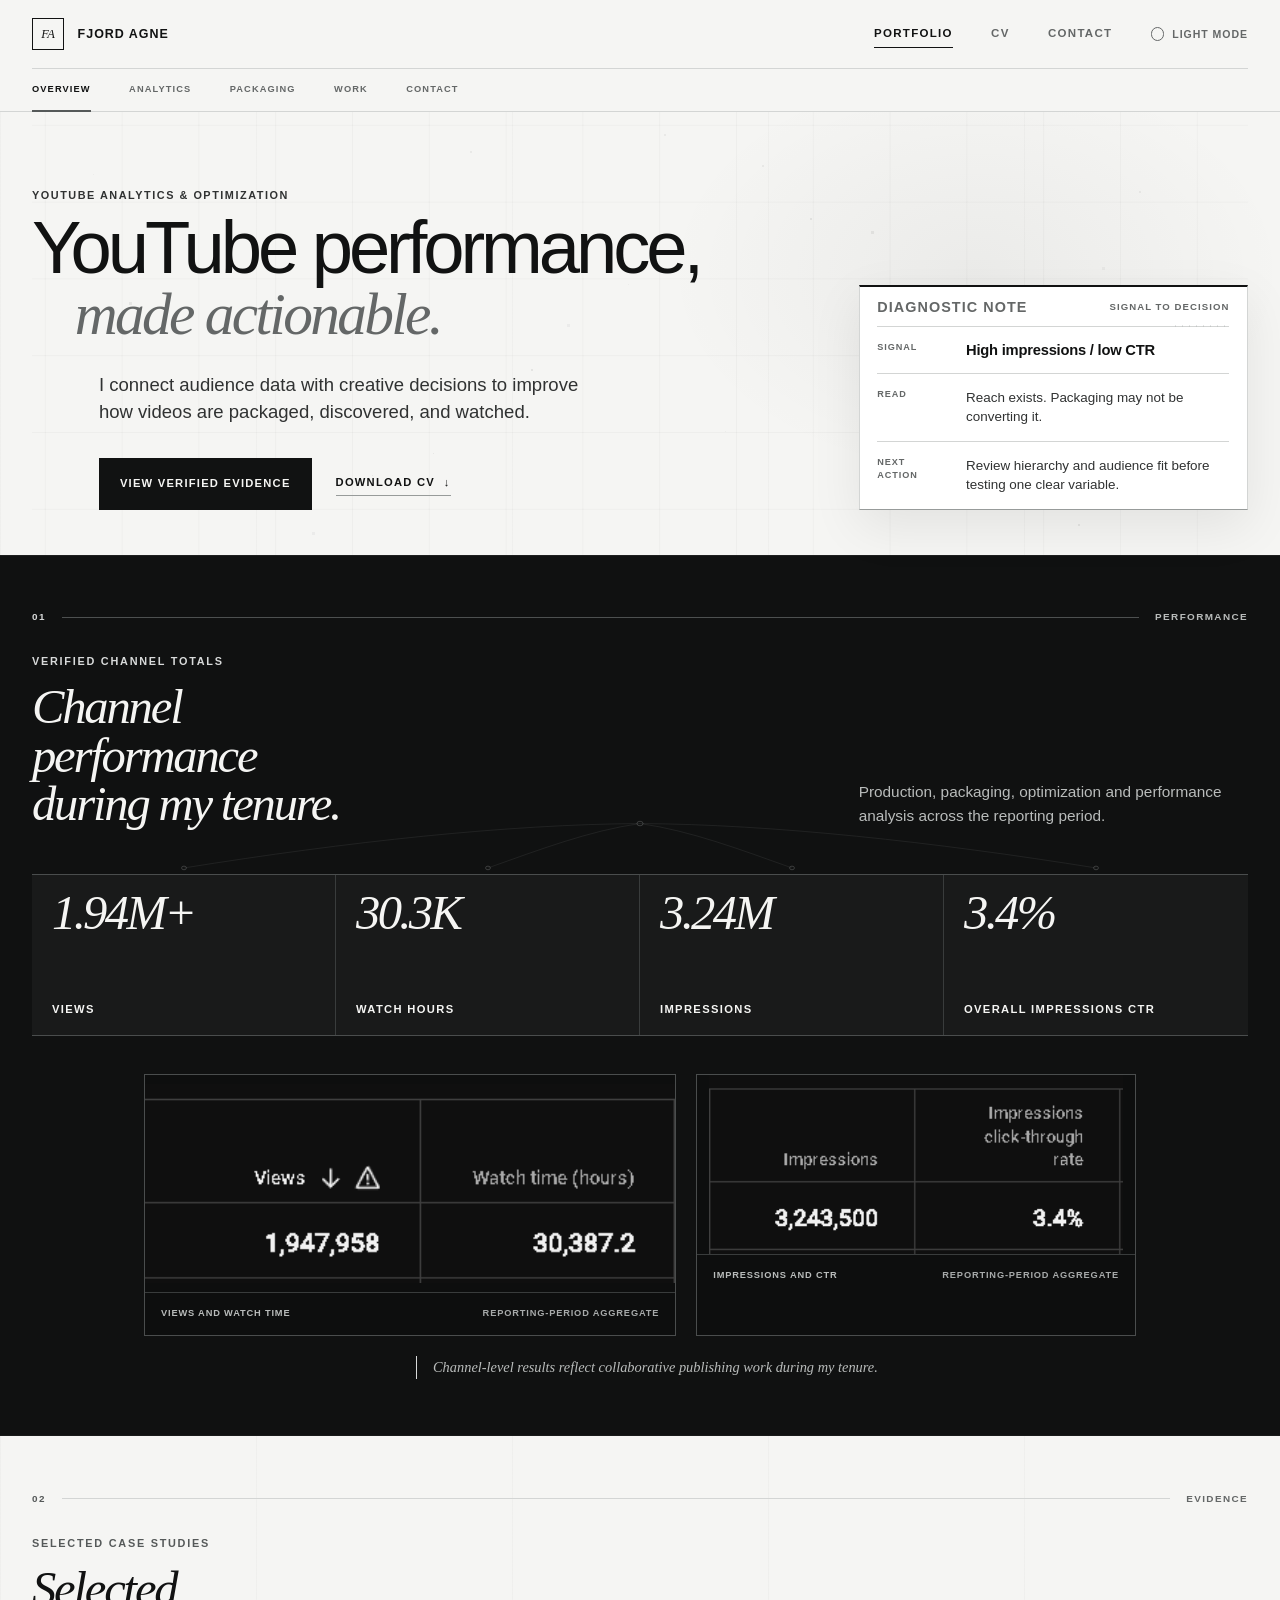
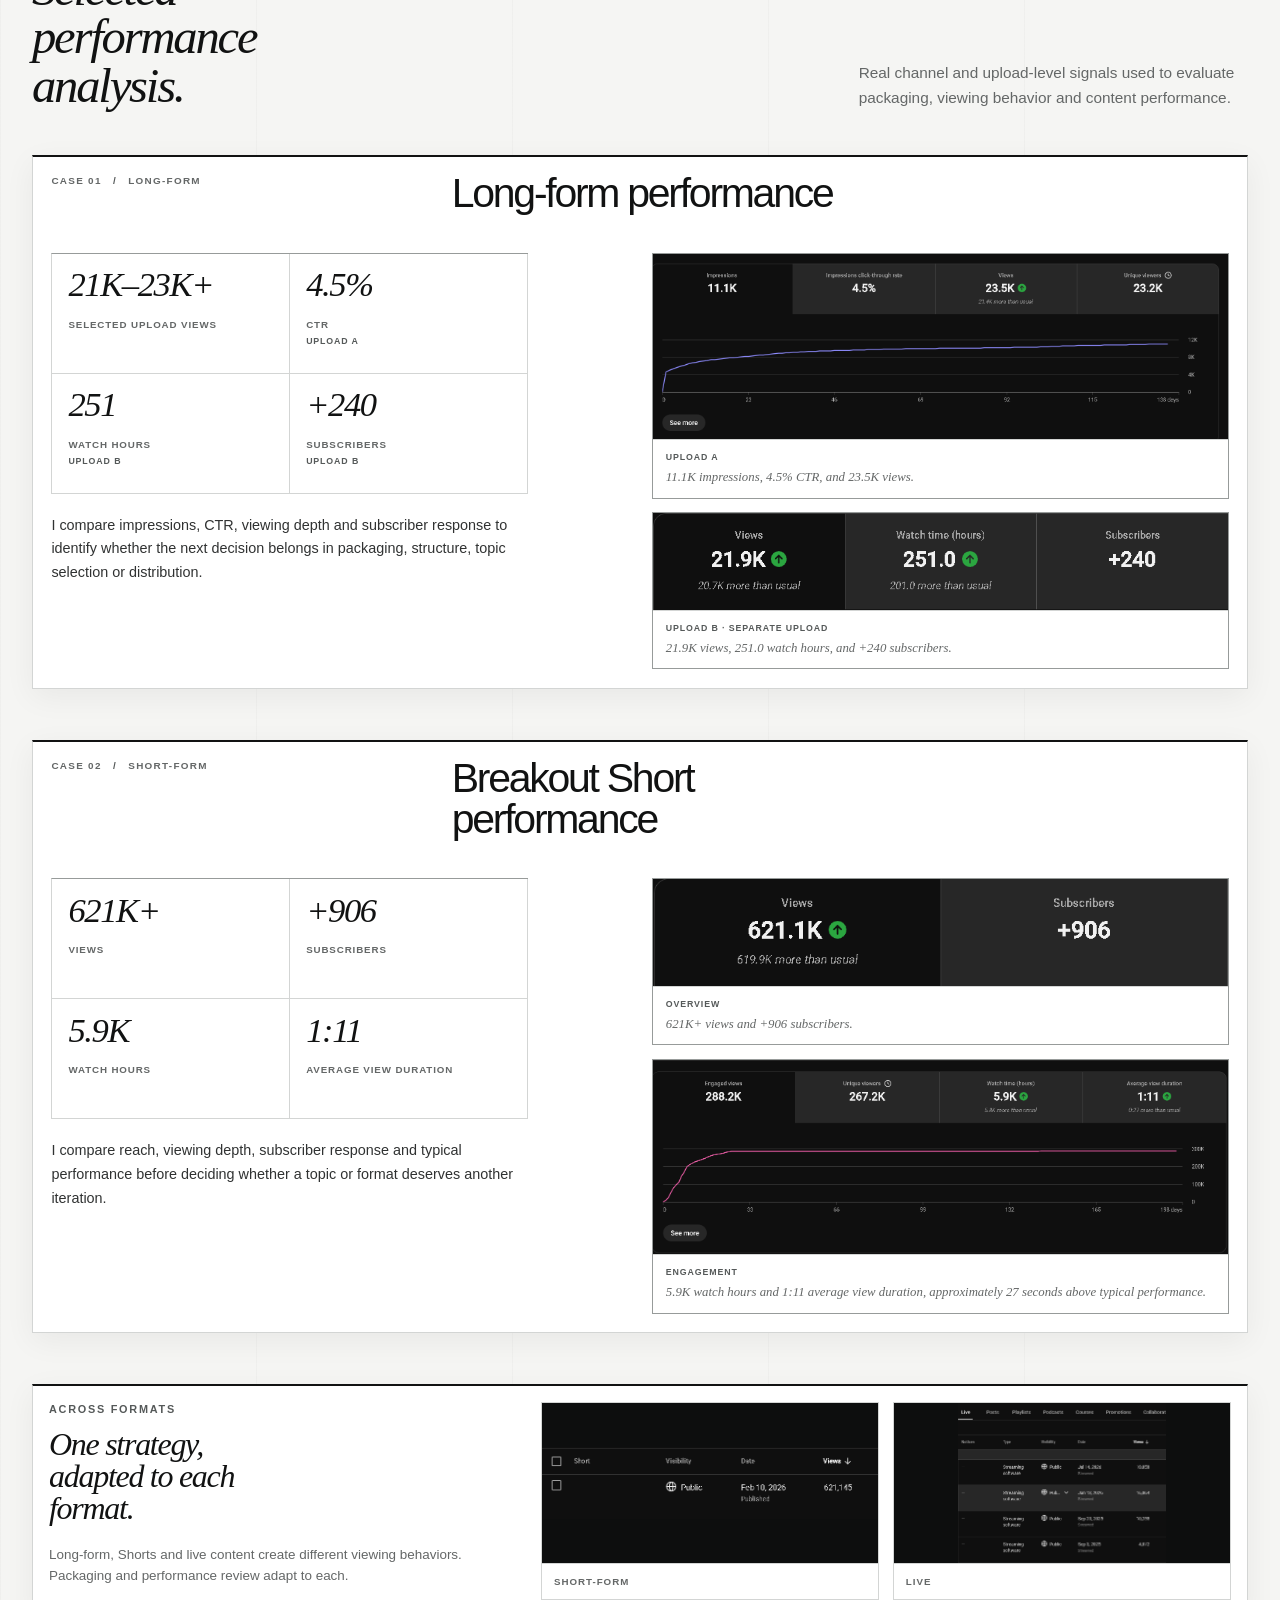
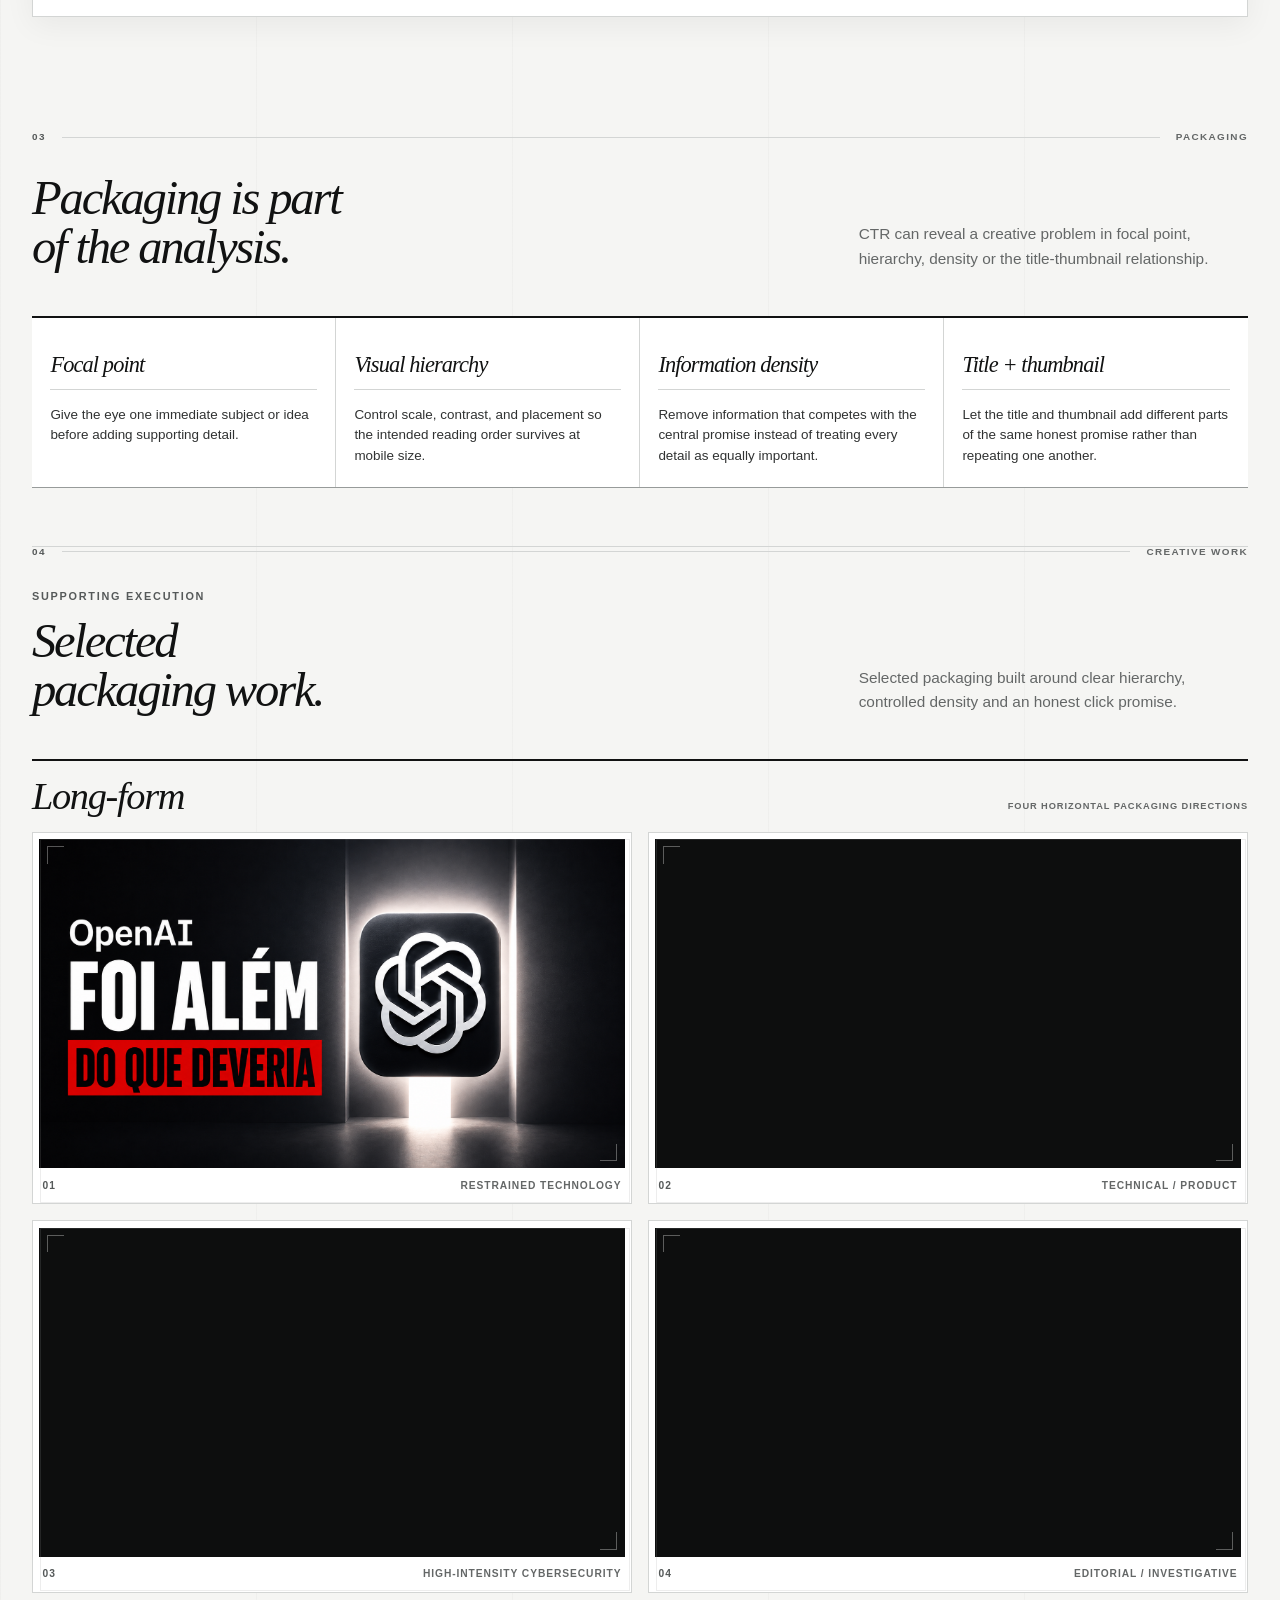
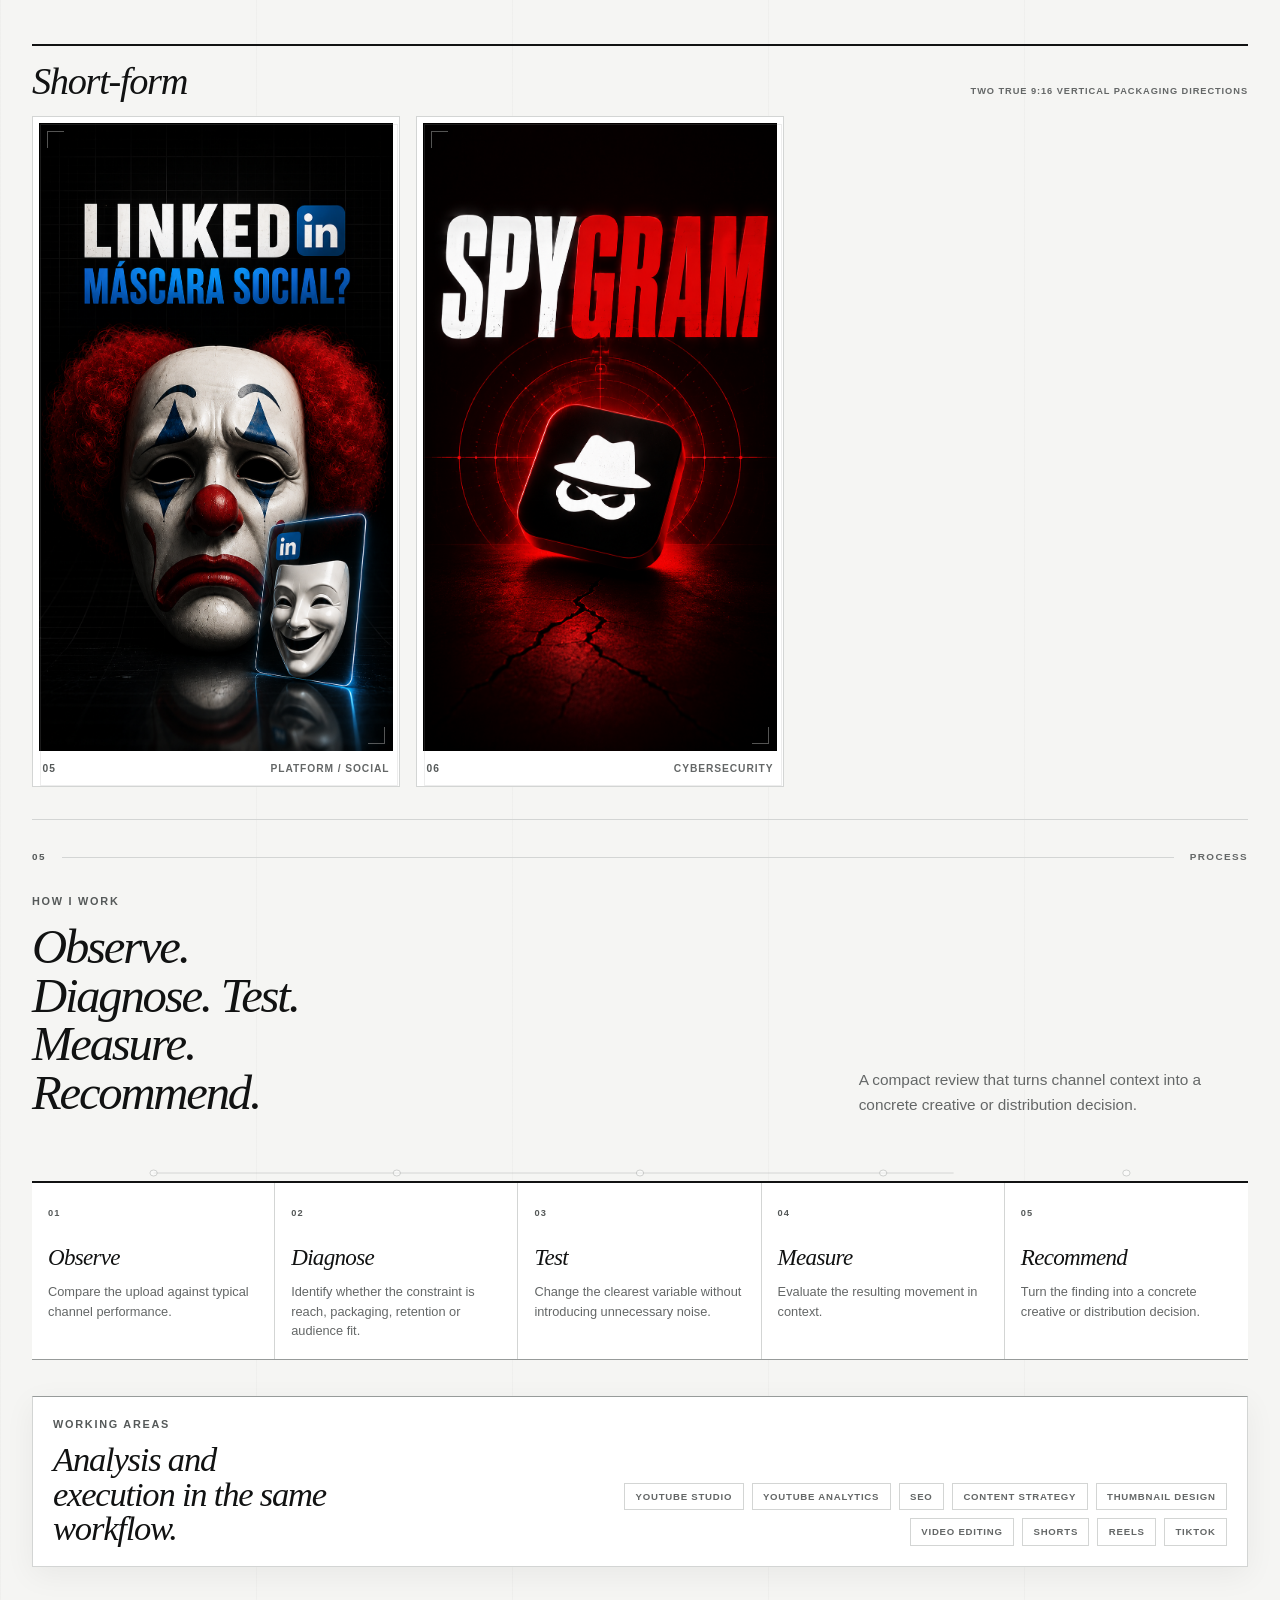
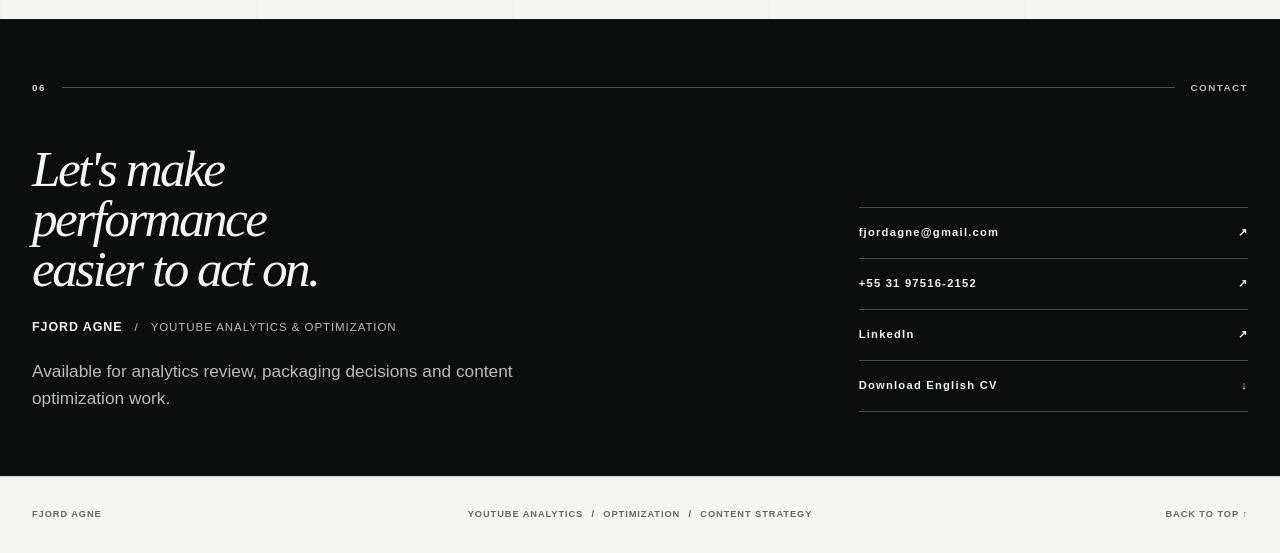
==== commit 5ad68744: "update-2" ====
--- a/index.html
+++ b/index.html
@@ -71,6 +71,10 @@
 
   <main id="main-content">
     <section class="hero shell" aria-labelledby="hero-title">
+      <div class="hero-graphics" aria-hidden="true">
+        <div class="hero-grid-plane" data-hero-grid></div>
+        <div class="hero-pixel-field" data-pixel-field></div>
+      </div>
       <div class="hero__grid">
         <div class="hero__content">
           <p class="eyebrow">YouTube Analytics &amp; Optimization</p>
@@ -124,24 +128,45 @@
           <p class="section-heading__copy">Production, packaging, optimization and performance analysis across the reporting period.</p>
         </div>
 
-        <ul class="channel-metrics" role="list" aria-label="Verified channel performance metrics">
-          <li>
-            <strong>1.94M+</strong>
-            <span>Views</span>
-          </li>
-          <li>
-            <strong>30.3K</strong>
-            <span>Watch hours</span>
-          </li>
-          <li>
-            <strong>3.24M</strong>
-            <span>Impressions</span>
-          </li>
-          <li>
-            <strong>3.4%</strong>
-            <span>Overall impressions CTR</span>
-          </li>
-        </ul>
+        <div class="channel-metric-stage" data-data-network>
+          <svg class="data-network" viewBox="0 0 1000 60" preserveAspectRatio="none" aria-hidden="true">
+            <g class="data-network__connections">
+              <path data-network-path="0" d="M500 5 C390 6 260 25 125 54"></path>
+              <path data-network-path="1" d="M500 5 C458 13 417 34 375 54"></path>
+              <path data-network-path="2" d="M500 5 C542 13 583 34 625 54"></path>
+              <path data-network-path="3" d="M500 5 C610 6 740 25 875 54"></path>
+            </g>
+            <g class="data-network__pulses">
+              <path data-network-pulse="0" d="M500 5 C390 6 260 25 125 54"></path>
+              <path data-network-pulse="1" d="M500 5 C458 13 417 34 375 54"></path>
+              <path data-network-pulse="2" d="M500 5 C542 13 583 34 625 54"></path>
+              <path data-network-pulse="3" d="M500 5 C610 6 740 25 875 54"></path>
+            </g>
+            <circle class="data-network__source" cx="500" cy="5" r="2.5"></circle>
+            <circle data-network-node="0" cx="125" cy="54" r="2"></circle>
+            <circle data-network-node="1" cx="375" cy="54" r="2"></circle>
+            <circle data-network-node="2" cx="625" cy="54" r="2"></circle>
+            <circle data-network-node="3" cx="875" cy="54" r="2"></circle>
+          </svg>
+          <ul class="channel-metrics" role="list" aria-label="Verified channel performance metrics">
+            <li>
+              <strong>1.94M+</strong>
+              <span>Views</span>
+            </li>
+            <li>
+              <strong>30.3K</strong>
+              <span>Watch hours</span>
+            </li>
+            <li>
+              <strong>3.24M</strong>
+              <span>Impressions</span>
+            </li>
+            <li>
+              <strong>3.4%</strong>
+              <span>Overall impressions CTR</span>
+            </li>
+          </ul>
+        </div>
 
         <div class="channel-evidence" aria-label="Supporting channel screenshots">
           <figure>
@@ -391,33 +416,61 @@
         <p class="section-heading__copy">A compact review that turns channel context into a concrete creative or distribution decision.</p>
       </div>
 
-      <ol class="process-list" role="list">
-        <li>
-          <span>01</span>
-          <h3>Observe</h3>
-          <p>Compare the upload against typical channel performance.</p>
-        </li>
-        <li>
-          <span>02</span>
-          <h3>Diagnose</h3>
-          <p>Identify whether the constraint is reach, packaging, retention or audience fit.</p>
-        </li>
-        <li>
-          <span>03</span>
-          <h3>Test</h3>
-          <p>Change the clearest variable without introducing unnecessary noise.</p>
-        </li>
-        <li>
-          <span>04</span>
-          <h3>Measure</h3>
-          <p>Evaluate the resulting movement in context.</p>
-        </li>
-        <li>
-          <span>05</span>
-          <h3>Recommend</h3>
-          <p>Turn the finding into a concrete creative or distribution decision.</p>
-        </li>
-      </ol>
+      <div class="process-flow" data-process-flow>
+        <svg class="process-connector process-connector--desktop" viewBox="0 0 1000 32" preserveAspectRatio="none" aria-hidden="true">
+          <path class="process-connector__base" pathLength="100" d="M100 16 H900"></path>
+          <path class="process-connector__segment" data-process-segment="0" pathLength="100" d="M100 16 H300"></path>
+          <path class="process-connector__segment" data-process-segment="1" pathLength="100" d="M300 16 H500"></path>
+          <path class="process-connector__segment" data-process-segment="2" pathLength="100" d="M500 16 H700"></path>
+          <path class="process-connector__segment" data-process-segment="3" pathLength="100" d="M700 16 H900"></path>
+          <path class="process-connector__pulse" pathLength="100" d="M100 16 H900"></path>
+          <circle data-process-node="0" cx="100" cy="16" r="3"></circle>
+          <circle data-process-node="1" cx="300" cy="16" r="3"></circle>
+          <circle data-process-node="2" cx="500" cy="16" r="3"></circle>
+          <circle data-process-node="3" cx="700" cy="16" r="3"></circle>
+          <circle data-process-node="4" cx="900" cy="16" r="3"></circle>
+        </svg>
+        <svg class="process-connector process-connector--mobile" viewBox="0 0 32 500" preserveAspectRatio="none" aria-hidden="true">
+          <path class="process-connector__base" pathLength="100" d="M16 50 V450"></path>
+          <path class="process-connector__segment" data-process-segment="0" pathLength="100" d="M16 50 V150"></path>
+          <path class="process-connector__segment" data-process-segment="1" pathLength="100" d="M16 150 V250"></path>
+          <path class="process-connector__segment" data-process-segment="2" pathLength="100" d="M16 250 V350"></path>
+          <path class="process-connector__segment" data-process-segment="3" pathLength="100" d="M16 350 V450"></path>
+          <path class="process-connector__pulse" pathLength="100" d="M16 50 V450"></path>
+          <circle data-process-node="0" cx="16" cy="50" r="3"></circle>
+          <circle data-process-node="1" cx="16" cy="150" r="3"></circle>
+          <circle data-process-node="2" cx="16" cy="250" r="3"></circle>
+          <circle data-process-node="3" cx="16" cy="350" r="3"></circle>
+          <circle data-process-node="4" cx="16" cy="450" r="3"></circle>
+        </svg>
+        <ol class="process-list" role="list">
+          <li>
+            <span>01</span>
+            <h3>Observe</h3>
+            <p>Compare the upload against typical channel performance.</p>
+          </li>
+          <li>
+            <span>02</span>
+            <h3>Diagnose</h3>
+            <p>Identify whether the constraint is reach, packaging, retention or audience fit.</p>
+          </li>
+          <li>
+            <span>03</span>
+            <h3>Test</h3>
+            <p>Change the clearest variable without introducing unnecessary noise.</p>
+          </li>
+          <li>
+            <span>04</span>
+            <h3>Measure</h3>
+            <p>Evaluate the resulting movement in context.</p>
+          </li>
+          <li>
+            <span>05</span>
+            <h3>Recommend</h3>
+            <p>Turn the finding into a concrete creative or distribution decision.</p>
+          </li>
+        </ol>
+      </div>
     </section>
 
     <section class="toolkit-section section shell" id="toolkit" aria-labelledby="toolkit-title">
--- a/styles/main.css
+++ b/styles/main.css
@@ -21,6 +21,9 @@
   --contact: #0c0d0d;
   --ambient-glow: rgba(17, 18, 18, 0.045);
   --ambient-line: rgba(17, 18, 18, 0.025);
+  --ambient-grid: rgba(17, 18, 18, 0.05);
+  --ambient-pixel: rgba(17, 18, 18, 0.72);
+  --ambient-signal: rgba(245, 245, 243, 0.48);
   --surface-hover: #f0f1ef;
   --surface-shadow: 0 1rem 3rem rgba(0, 0, 0, 0.08);
   --surface-shadow-soft: 0 0.5rem 1.8rem rgba(0, 0, 0, 0.055);
@@ -54,6 +57,9 @@
   --contact: #080909;
   --ambient-glow: rgba(255, 255, 255, 0.035);
   --ambient-line: rgba(255, 255, 255, 0.018);
+  --ambient-grid: rgba(255, 255, 255, 0.035);
+  --ambient-pixel: rgba(255, 255, 255, 0.68);
+  --ambient-signal: rgba(245, 245, 243, 0.42);
   --surface-hover: #1c1e1e;
   --surface-shadow: 0 1rem 3rem rgba(0, 0, 0, 0.28), 0 0 2.5rem rgba(255, 255, 255, 0.025);
   --surface-shadow-soft: 0 0.75rem 2rem rgba(0, 0, 0, 0.18), 0 0 2rem rgba(255, 255, 255, 0.012);
@@ -2884,7 +2890,7 @@
 
 .hero::before {
   position: absolute;
-  z-index: -1;
+  z-index: -2;
   top: -8rem;
   right: -10rem;
   width: min(54rem, 72vw);
@@ -3391,6 +3397,428 @@
   box-shadow: inset 0 1px rgba(255, 255, 255, 0.06), inset 0 -1px rgba(255, 255, 255, 0.04);
 }
 
+/* Interactive ambient graphics */
+
+.hero-graphics {
+  position: absolute;
+  z-index: -1;
+  inset: 0;
+  overflow: hidden;
+  pointer-events: none;
+}
+
+.hero-grid-plane {
+  position: absolute;
+  inset: -4rem;
+  opacity: 0.58;
+  transform: translate3d(var(--grid-x, 0), var(--grid-y, 0), 0);
+  will-change: transform;
+}
+
+.hero-grid-plane::before {
+  position: absolute;
+  inset: 0;
+  background-image:
+    linear-gradient(to right, var(--ambient-grid) 1px, transparent 1px),
+    linear-gradient(to bottom, var(--ambient-grid) 1px, transparent 1px);
+  background-size: clamp(3.5rem, 6vw, 5.5rem) clamp(3.5rem, 6vw, 5.5rem);
+  content: "";
+  animation: hero-grid-drift 42s ease-in-out infinite alternate;
+}
+
+.hero-pixel-field {
+  position: absolute;
+  inset: 0;
+}
+
+.hero-pixel {
+  position: absolute;
+  top: var(--pixel-y);
+  left: var(--pixel-x);
+  width: var(--pixel-size);
+  aspect-ratio: 1;
+  opacity: var(--pixel-live-opacity, var(--pixel-opacity));
+  transform: translate3d(var(--pixel-offset-x, 0), var(--pixel-offset-y, 0), 0);
+  transition: opacity 220ms ease;
+  will-change: transform, opacity;
+}
+
+.hero-pixel::before {
+  position: absolute;
+  inset: 0;
+  background: var(--ambient-pixel);
+  content: "";
+  animation: hero-pixel-drift var(--pixel-duration) ease-in-out var(--pixel-delay) infinite alternate;
+}
+
+.hero__grid {
+  position: relative;
+  z-index: 1;
+}
+
+@keyframes hero-grid-drift {
+  from { transform: translate3d(-4px, -3px, 0); }
+  to { transform: translate3d(4px, 3px, 0); }
+}
+
+@keyframes hero-pixel-drift {
+  from { transform: translate3d(var(--pixel-drift-neg-x), var(--pixel-drift-neg-y), 0); }
+  to { transform: translate3d(var(--pixel-drift-x), var(--pixel-drift-y), 0); }
+}
+
+.diagnostic-note {
+  position: relative;
+  overflow: hidden;
+}
+
+.diagnostic-note::after,
+.channel-metrics::after {
+  position: absolute;
+  z-index: 2;
+  top: 0;
+  right: 0;
+  left: 0;
+  height: 1px;
+  background: linear-gradient(to right, transparent 4%, var(--ambient-signal) 48%, transparent 96%);
+  content: "";
+  opacity: 0;
+  pointer-events: none;
+  transform: translate3d(0, -1px, 0);
+}
+
+.diagnostic-note::after {
+  animation: diagnostic-scan 15s linear 2s infinite;
+}
+
+.diagnostic-note__header {
+  position: relative;
+}
+
+.diagnostic-note__header::after {
+  position: absolute;
+  right: 0;
+  bottom: -1px;
+  width: 3.4rem;
+  height: 2px;
+  background: repeating-linear-gradient(to right, var(--line-strong) 0 1px, transparent 1px 7px);
+  content: "";
+  opacity: 0.26;
+  transition: opacity 220ms ease, width 260ms var(--ease);
+}
+
+@keyframes diagnostic-scan {
+  0%, 72% { opacity: 0; transform: translate3d(0, -1px, 0); }
+  76% { opacity: 0.18; }
+  94% { opacity: 0.12; }
+  100% { opacity: 0; transform: translate3d(0, 15rem, 0); }
+}
+
+.channel-metric-stage {
+  position: relative;
+}
+
+.data-network {
+  position: absolute;
+  z-index: 2;
+  right: 0;
+  bottom: 100%;
+  left: 0;
+  width: 100%;
+  height: 3.4rem;
+  overflow: visible;
+  pointer-events: none;
+}
+
+.data-network path,
+.data-network circle {
+  vector-effect: non-scaling-stroke;
+}
+
+.data-network__connections path {
+  fill: none;
+  stroke: var(--inverse-muted);
+  stroke-width: 0.65;
+  opacity: 0.15;
+  transition: opacity 280ms ease, stroke-width 280ms ease;
+}
+
+.data-network__pulses path {
+  fill: none;
+  stroke: var(--inverse);
+  stroke-width: 1;
+  stroke-dasharray: 0.8 99.2;
+  stroke-dashoffset: 100;
+  opacity: 0;
+}
+
+.data-network circle {
+  fill: var(--charcoal);
+  stroke: var(--inverse-muted);
+  stroke-width: 0.8;
+  opacity: 0.32;
+  transition: fill 240ms ease, opacity 240ms ease, stroke-width 240ms ease;
+}
+
+.data-network__source {
+  animation: data-source-breathe 8s ease-in-out infinite;
+}
+
+.channel-metric-stage.is-in-view .data-network__pulses path:nth-child(1) {
+  animation: data-pulse-idle 13s linear 1s infinite;
+}
+
+.channel-metric-stage.is-in-view .data-network__pulses path:nth-child(4) {
+  animation: data-pulse-idle 17s linear 8s infinite;
+}
+
+.data-network__connections path.is-active {
+  stroke-width: 1;
+  opacity: 0.55;
+}
+
+.data-network__pulses path.is-active {
+  animation: data-pulse-active 1.45s var(--ease) 1 !important;
+}
+
+.data-network circle.is-active {
+  fill: var(--inverse);
+  stroke-width: 1;
+  opacity: 0.78;
+}
+
+@keyframes data-pulse-idle {
+  0%, 78% { opacity: 0; stroke-dashoffset: 100; }
+  82% { opacity: 0.48; }
+  96% { opacity: 0.24; }
+  100% { opacity: 0; stroke-dashoffset: 0; }
+}
+
+@keyframes data-pulse-active {
+  0% { opacity: 0; stroke-dashoffset: 100; }
+  18% { opacity: 0.85; }
+  85% { opacity: 0.42; }
+  100% { opacity: 0; stroke-dashoffset: 0; }
+}
+
+@keyframes data-source-breathe {
+  0%, 100% { opacity: 0.24; }
+  50% { opacity: 0.5; }
+}
+
+.channel-metrics {
+  position: relative;
+  overflow: hidden;
+}
+
+.channel-metrics::after {
+  animation: metric-scan 18s linear 4s infinite;
+}
+
+.channel-metrics li {
+  position: relative;
+  z-index: 1;
+}
+
+.channel-metrics li::after {
+  position: absolute;
+  top: 0;
+  right: 0;
+  left: 0;
+  height: 1px;
+  background: var(--inverse-muted);
+  content: "";
+  opacity: 0;
+  transform: scaleX(0.25);
+  transition: opacity 220ms ease, transform 320ms var(--ease);
+}
+
+.channel-metrics li.is-signal-active::after {
+  opacity: 0.48;
+  transform: scaleX(1);
+}
+
+@keyframes metric-scan {
+  0%, 80% { opacity: 0; transform: translate3d(0, -1px, 0); }
+  83% { opacity: 0.13; }
+  96% { opacity: 0.08; }
+  100% { opacity: 0; transform: translate3d(0, 10rem, 0); }
+}
+
+.thumbnail-gallery figure {
+  position: relative;
+  isolation: isolate;
+}
+
+.thumbnail-gallery figure::before {
+  position: absolute;
+  z-index: 2;
+  inset: 0.22rem;
+  border: 1px solid var(--line-strong);
+  content: "";
+  opacity: 0.18;
+  pointer-events: none;
+  transform: translate3d(3px, 3px, 0);
+  transition: inset 260ms var(--ease), opacity 220ms ease, transform 260ms var(--ease);
+}
+
+.thumbnail-gallery .media-link {
+  position: relative;
+}
+
+.thumbnail-gallery .media-link::before,
+.thumbnail-gallery .media-link::after {
+  position: absolute;
+  z-index: 2;
+  width: 1.1rem;
+  height: 1.1rem;
+  content: "";
+  opacity: 0.34;
+  pointer-events: none;
+  transition: height 260ms var(--ease), opacity 220ms ease, width 260ms var(--ease);
+}
+
+.thumbnail-gallery .media-link::before {
+  top: 0.45rem;
+  left: 0.45rem;
+  border-top: 1px solid var(--inverse);
+  border-left: 1px solid var(--inverse);
+}
+
+.thumbnail-gallery .media-link::after {
+  right: 0.45rem;
+  bottom: 0.45rem;
+  border-right: 1px solid var(--inverse);
+  border-bottom: 1px solid var(--inverse);
+}
+
+.thumbnail-gallery figcaption {
+  transition: color 220ms ease;
+}
+
+.process-flow {
+  position: relative;
+  padding-top: 1.5rem;
+}
+
+.process-connector {
+  position: absolute;
+  z-index: 2;
+  top: 0;
+  left: 0;
+  width: 100%;
+  height: 2rem;
+  overflow: visible;
+  pointer-events: none;
+}
+
+.process-connector--mobile {
+  display: none;
+}
+
+.process-connector path,
+.process-connector circle {
+  vector-effect: non-scaling-stroke;
+}
+
+.process-connector path {
+  fill: none;
+}
+
+.process-connector__base {
+  stroke: var(--line-strong);
+  stroke-width: 0.8;
+  stroke-dasharray: 100;
+  stroke-dashoffset: 100;
+  opacity: 0.42;
+  transition: stroke-dashoffset 1.35s var(--ease);
+}
+
+.process-flow.is-drawn .process-connector__base {
+  stroke-dashoffset: 0;
+}
+
+.process-connector__segment {
+  stroke: var(--ink);
+  stroke-width: 1;
+  opacity: 0;
+  transition: opacity 240ms ease, stroke-width 240ms ease;
+}
+
+.process-connector__segment.is-adjacent {
+  stroke-width: 1.2;
+  opacity: 0.62;
+}
+
+.process-connector__segment.is-forward {
+  stroke-dasharray: 1.5 98.5;
+  animation: process-forward-pulse 1s var(--ease) 1;
+}
+
+.process-connector__pulse {
+  stroke: var(--ink);
+  stroke-width: 1;
+  stroke-dasharray: 0.7 99.3;
+  stroke-dashoffset: 100;
+  opacity: 0;
+}
+
+.process-flow.is-drawn.is-in-view .process-connector__pulse {
+  animation: process-idle-pulse 12s linear 3s infinite;
+}
+
+.process-connector circle {
+  fill: var(--paper-light);
+  stroke: var(--line-strong);
+  stroke-width: 0.8;
+  opacity: 0.5;
+  transition: fill 220ms ease, opacity 220ms ease, stroke-width 220ms ease;
+}
+
+.process-connector circle.is-active {
+  fill: var(--ink);
+  stroke-width: 1;
+  opacity: 1;
+}
+
+.process-flow.has-active-step .process-list li {
+  opacity: 0.58;
+}
+
+.process-flow.has-active-step .process-list li.is-active {
+  background: var(--surface-hover);
+  opacity: 1;
+}
+
+@keyframes process-idle-pulse {
+  0%, 82% { opacity: 0; stroke-dashoffset: 100; }
+  86% { opacity: 0.42; }
+  98% { opacity: 0.18; }
+  100% { opacity: 0; stroke-dashoffset: 0; }
+}
+
+@keyframes process-forward-pulse {
+  from { stroke-dashoffset: 100; }
+  to { stroke-dashoffset: 0; }
+}
+
+.hero:not(.is-in-view) .hero-grid-plane::before,
+.hero:not(.is-in-view) .hero-pixel::before,
+.hero:not(.is-in-view)::before,
+.hero:not(.is-in-view) .diagnostic-note::after,
+.channel-metric-stage:not(.is-in-view) .data-network__source,
+.channel-metric-stage:not(.is-in-view) .channel-metrics::after,
+.process-flow:not(.is-in-view) .process-connector__pulse,
+.is-page-hidden .hero::before,
+.is-page-hidden .hero-grid-plane::before,
+.is-page-hidden .hero-pixel::before,
+.is-page-hidden .diagnostic-note::after,
+.is-page-hidden .channel-metrics::after,
+.is-page-hidden .data-network path,
+.is-page-hidden .data-network circle,
+.is-page-hidden .process-connector__pulse {
+  animation-play-state: paused;
+}
+
 @media (hover: hover) and (pointer: fine) {
   .button:hover {
     box-shadow: var(--surface-shadow-soft);
@@ -3424,6 +3852,21 @@
     background: rgba(255, 255, 255, 0.04);
   }
 
+  .diagnostic-note:hover::after {
+    animation-duration: 4.2s;
+    opacity: 0.22;
+  }
+
+  .diagnostic-note:hover .diagnostic-note__header::after {
+    width: 5rem;
+    opacity: 0.55;
+  }
+
+  .channel-metric-stage:hover .channel-metrics::after {
+    animation-duration: 4.8s;
+    opacity: 0.16;
+  }
+
   .thumbnail-gallery figure:hover,
   .thumbnail-gallery figure:focus-within {
     border-color: var(--line-strong);
@@ -3436,6 +3879,27 @@
     transform: scale(1.008);
   }
 
+  .thumbnail-gallery figure:hover::before,
+  .thumbnail-gallery figure:focus-within::before {
+    inset: 0.4rem;
+    opacity: 0.42;
+    transform: none;
+  }
+
+  .thumbnail-gallery figure:hover .media-link::before,
+  .thumbnail-gallery figure:hover .media-link::after,
+  .thumbnail-gallery figure:focus-within .media-link::before,
+  .thumbnail-gallery figure:focus-within .media-link::after {
+    width: 1.55rem;
+    height: 1.55rem;
+    opacity: 0.72;
+  }
+
+  .thumbnail-gallery figure:hover figcaption,
+  .thumbnail-gallery figure:focus-within figcaption {
+    color: var(--ink);
+  }
+
   .toolkit-strip li:hover {
     border-color: var(--line-strong);
     background: var(--surface-hover);
@@ -3544,6 +4008,14 @@
     padding-block: 2.35rem 2.6rem;
   }
 
+  .hero-grid-plane {
+    opacity: 0.4;
+  }
+
+  .hero-pixel-field {
+    opacity: 0.72;
+  }
+
   .hero h1 {
     font-size: clamp(2.95rem, 13vw, 3.7rem);
   }
@@ -3562,6 +4034,11 @@
 
   .channel-metrics {
     grid-template-columns: repeat(2, minmax(0, 1fr));
+  }
+
+  .data-network {
+    height: 2.5rem;
+    opacity: 0.62;
   }
 
   .channel-metrics li,
@@ -3683,6 +4160,23 @@
     padding-bottom: 2rem;
   }
 
+  .process-flow {
+    padding-top: 0;
+  }
+
+  .process-connector--desktop {
+    display: none;
+  }
+
+  .process-connector--mobile {
+    top: 0;
+    left: 0.55rem;
+    display: block;
+    width: 2rem;
+    height: 100%;
+    opacity: 0.68;
+  }
+
   .process-list h3 {
     margin-top: 0;
     font-size: 1.45rem;
@@ -3742,6 +4236,34 @@
   .hero::before {
     animation: none;
     transform: none;
+  }
+
+  .hero-grid-plane,
+  .hero-pixel {
+    transform: none;
+  }
+
+  .hero-grid-plane::before,
+  .hero-pixel::before,
+  .diagnostic-note::after,
+  .channel-metrics::after,
+  .data-network path,
+  .data-network circle,
+  .process-connector__pulse,
+  .process-connector__segment {
+    animation: none !important;
+  }
+
+  .diagnostic-note::after,
+  .channel-metrics::after,
+  .data-network__pulses,
+  .process-connector__pulse {
+    opacity: 0;
+  }
+
+  .process-connector__base,
+  .process-flow.is-drawn .process-connector__base {
+    stroke-dashoffset: 0;
   }
 
   .has-js [data-reveal] {
